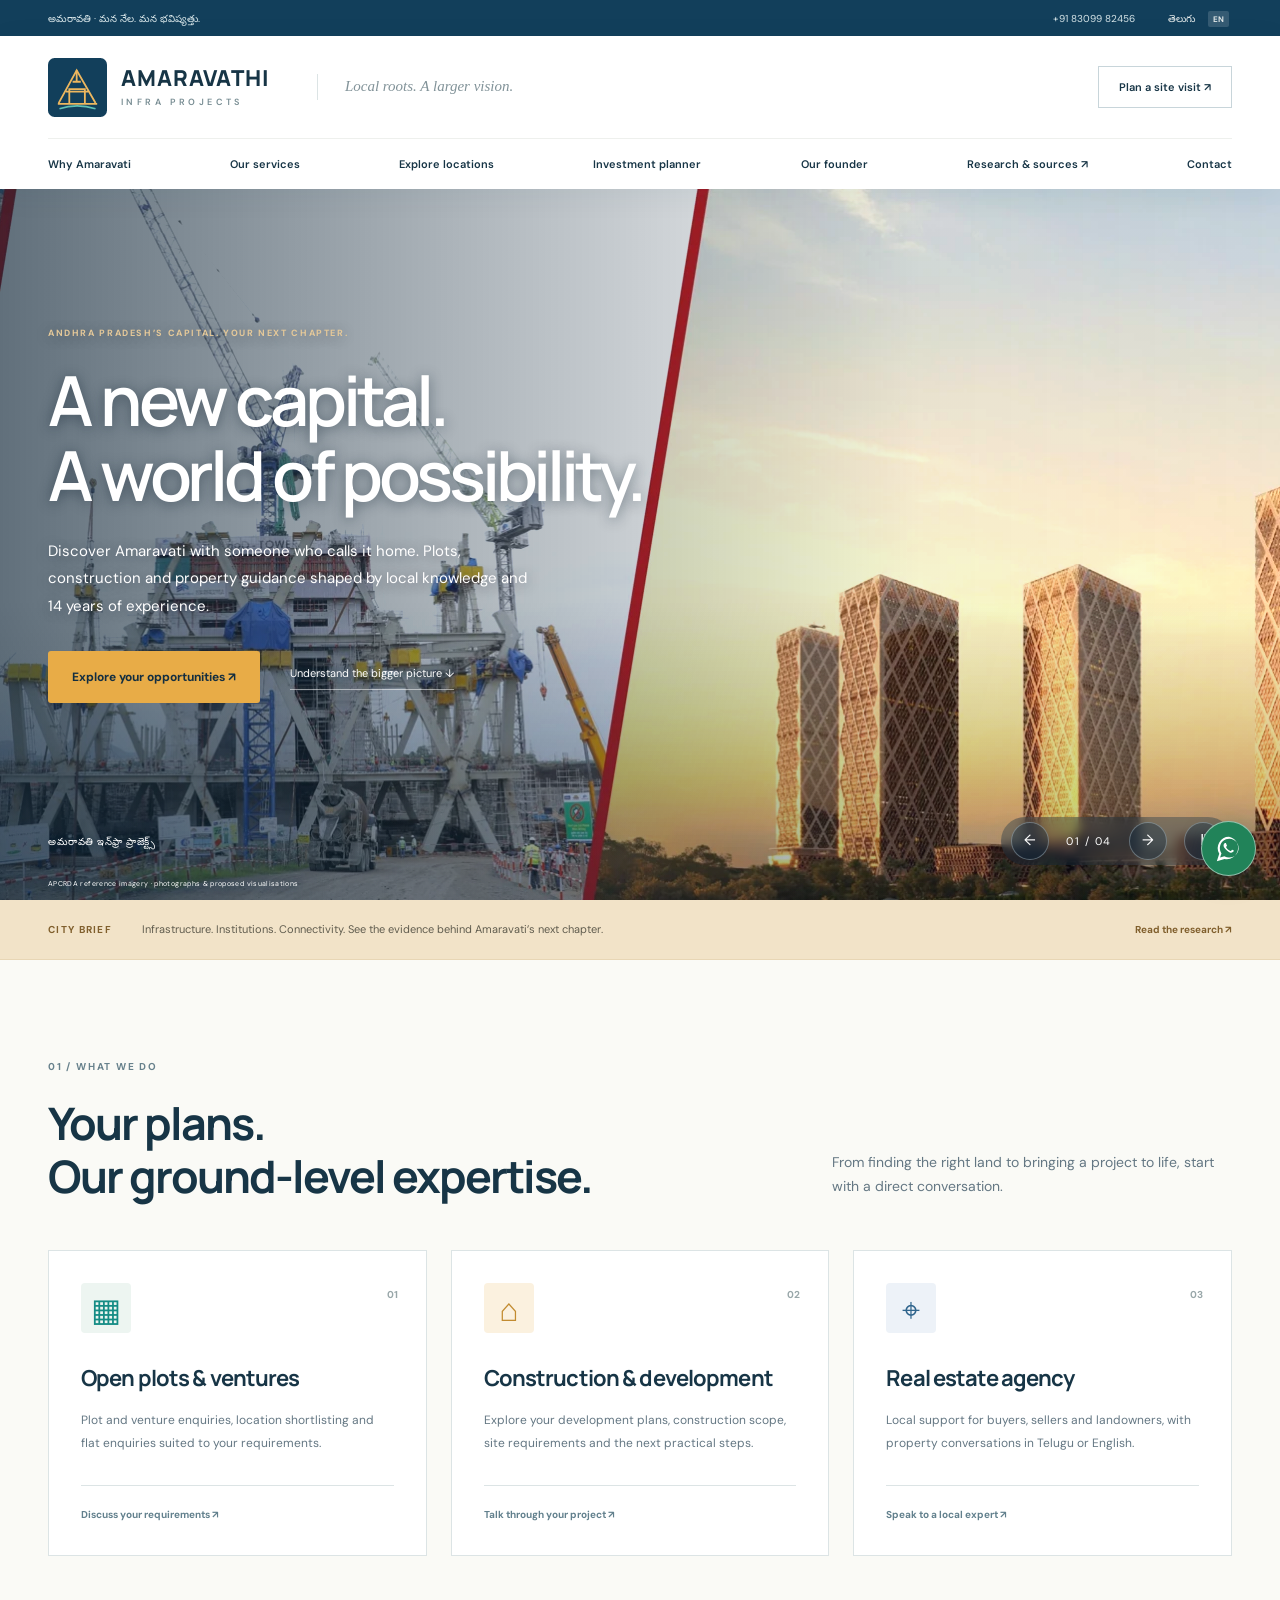
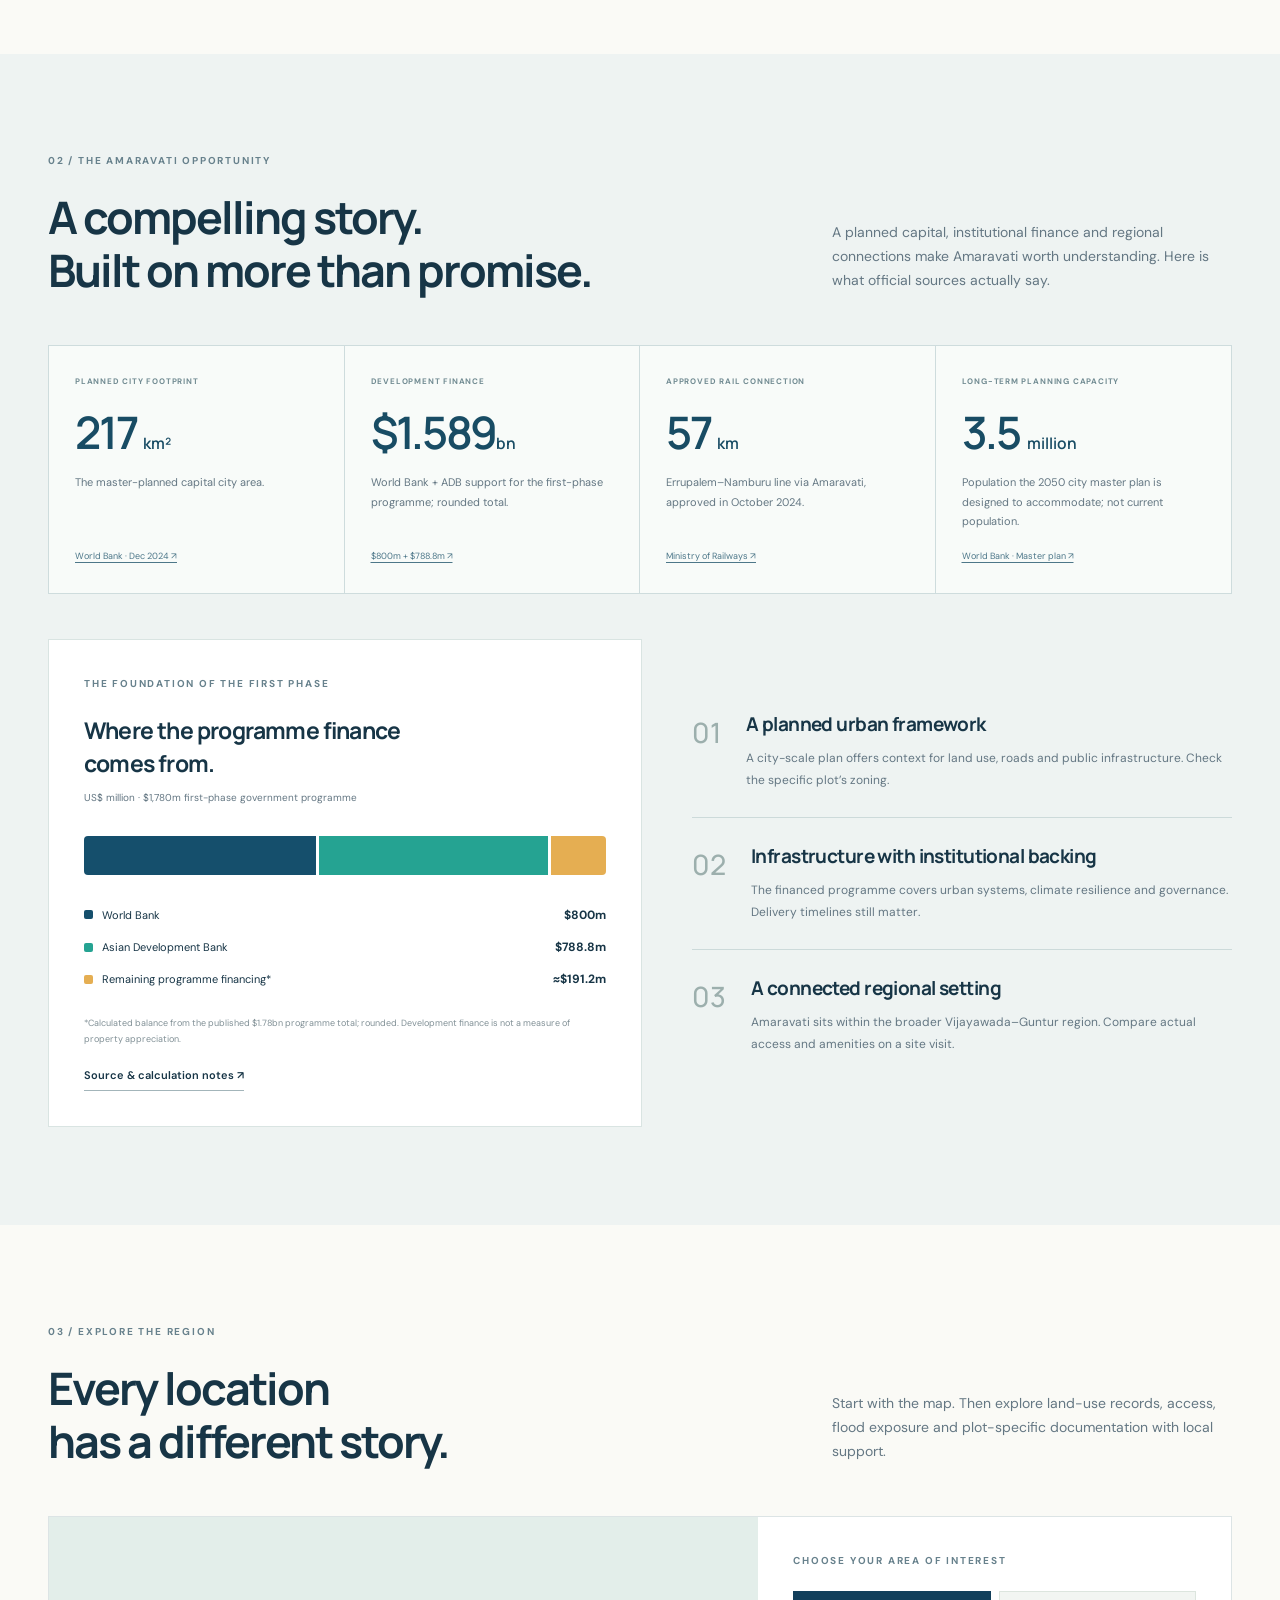
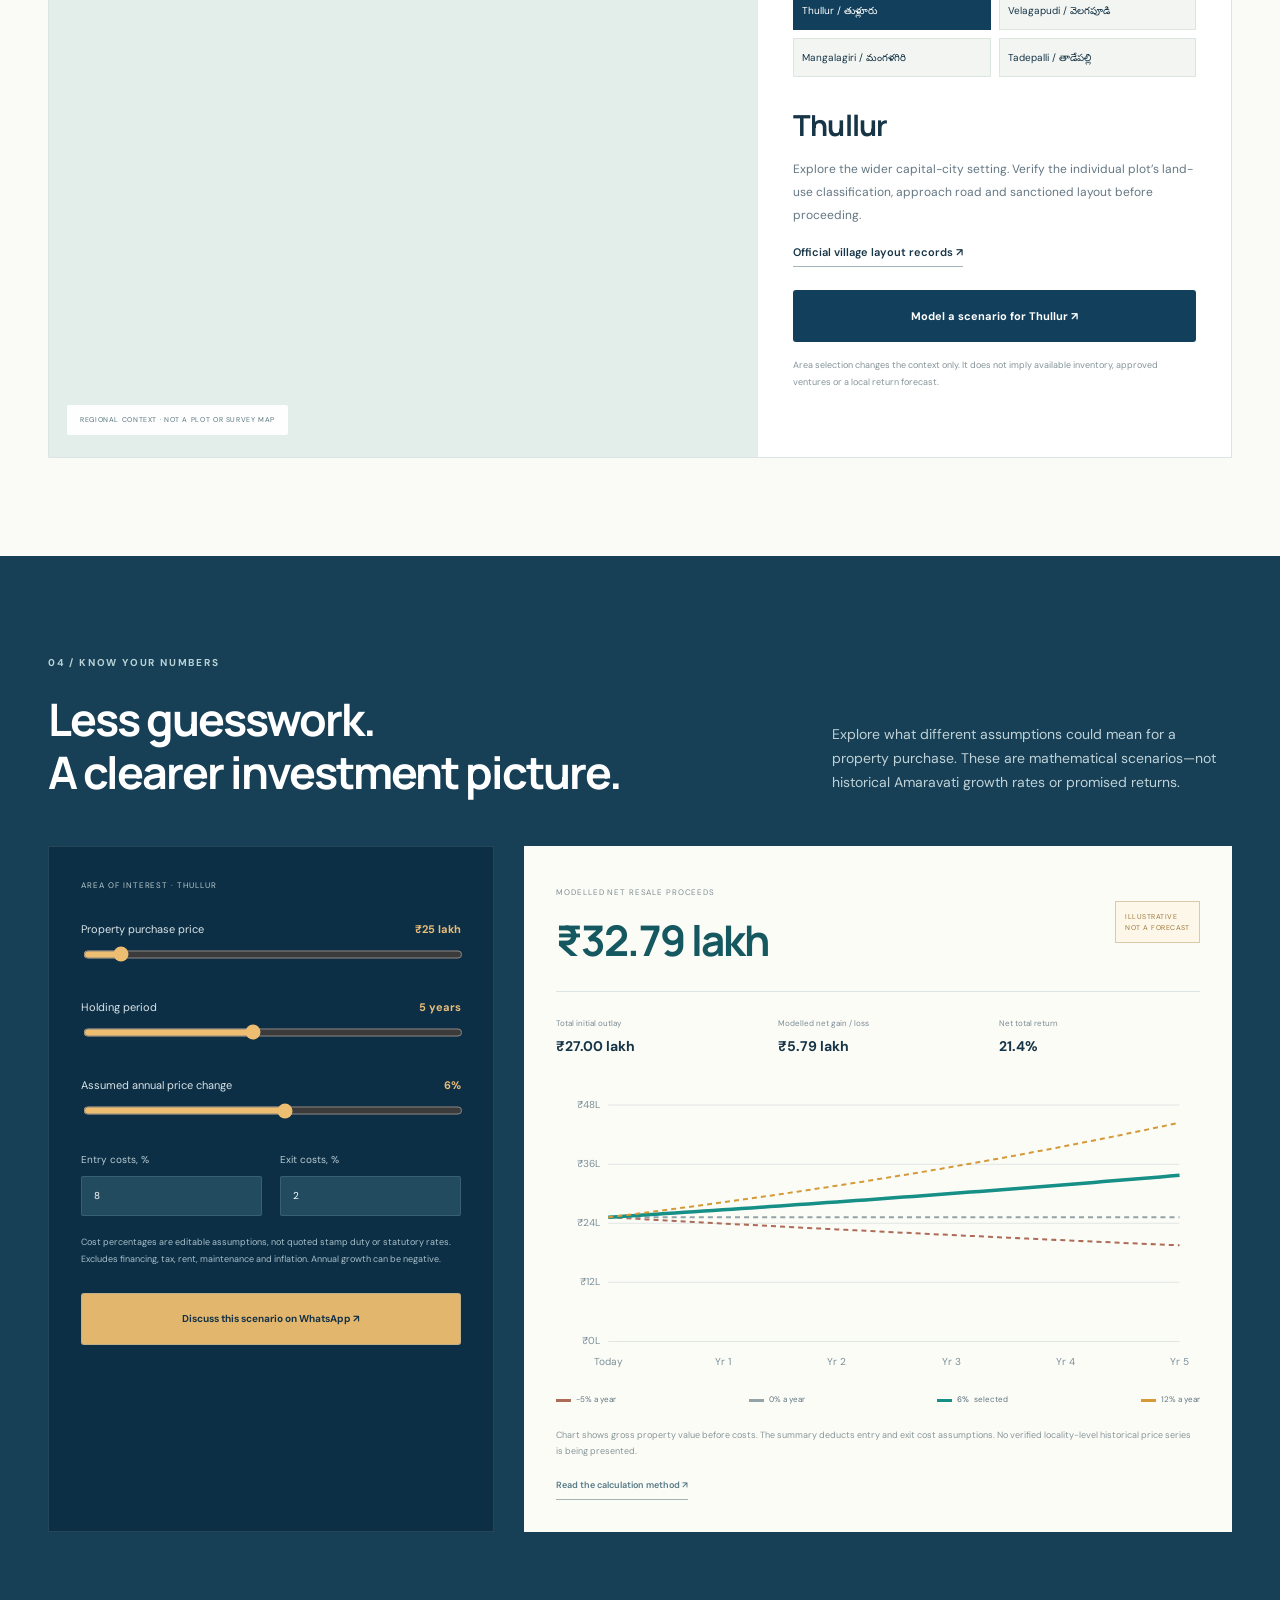
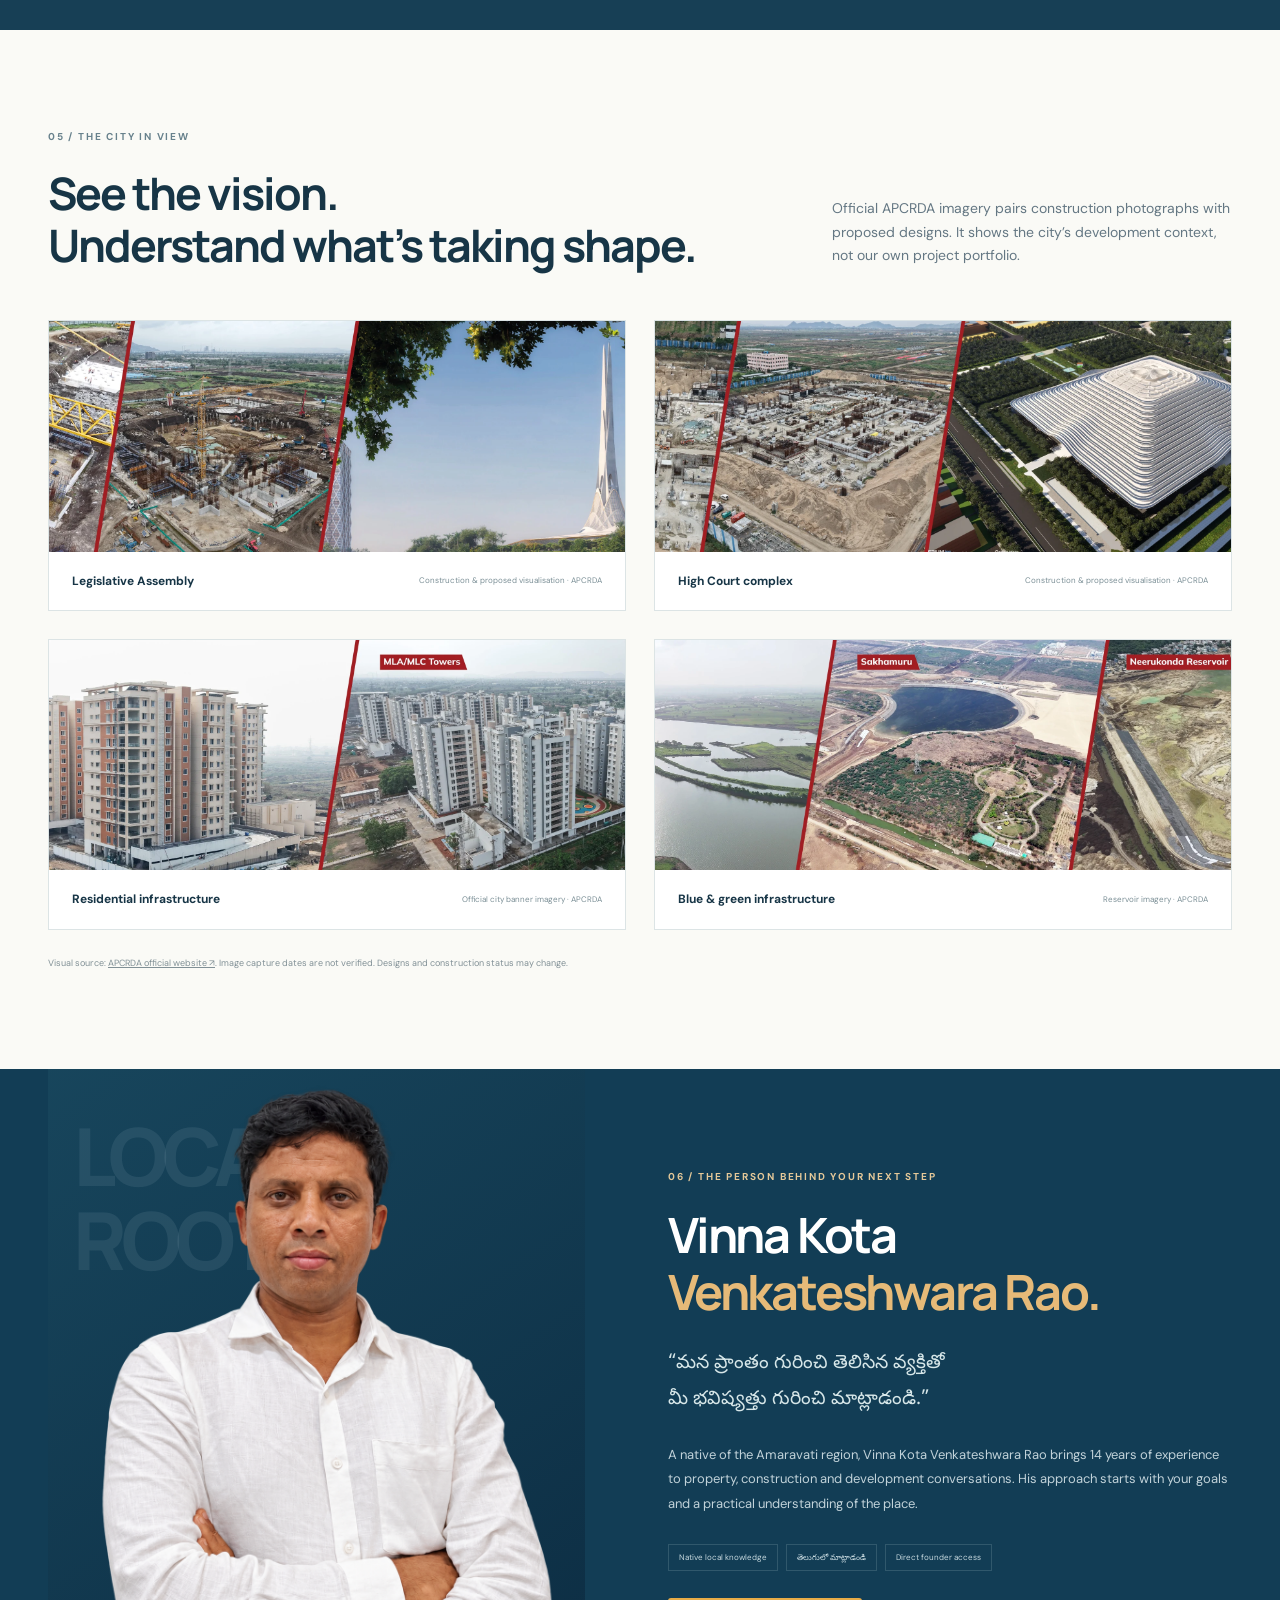
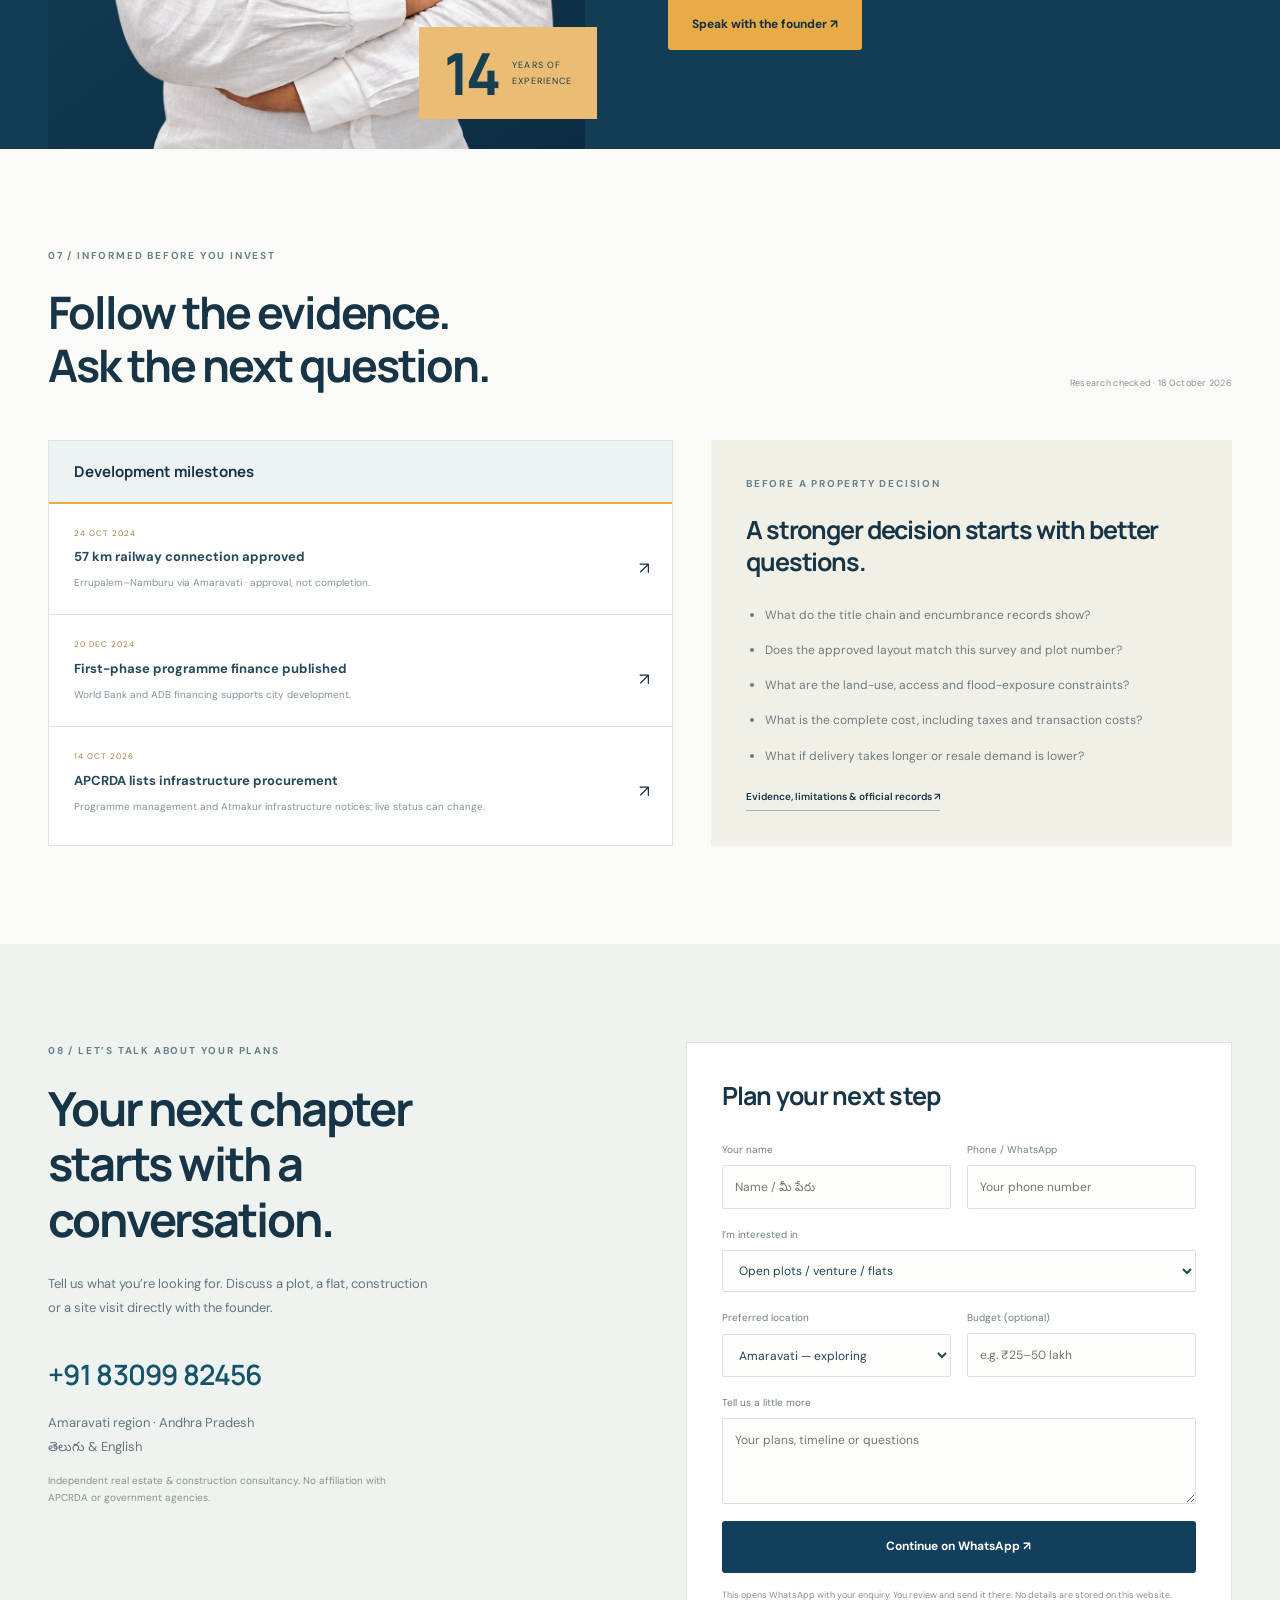
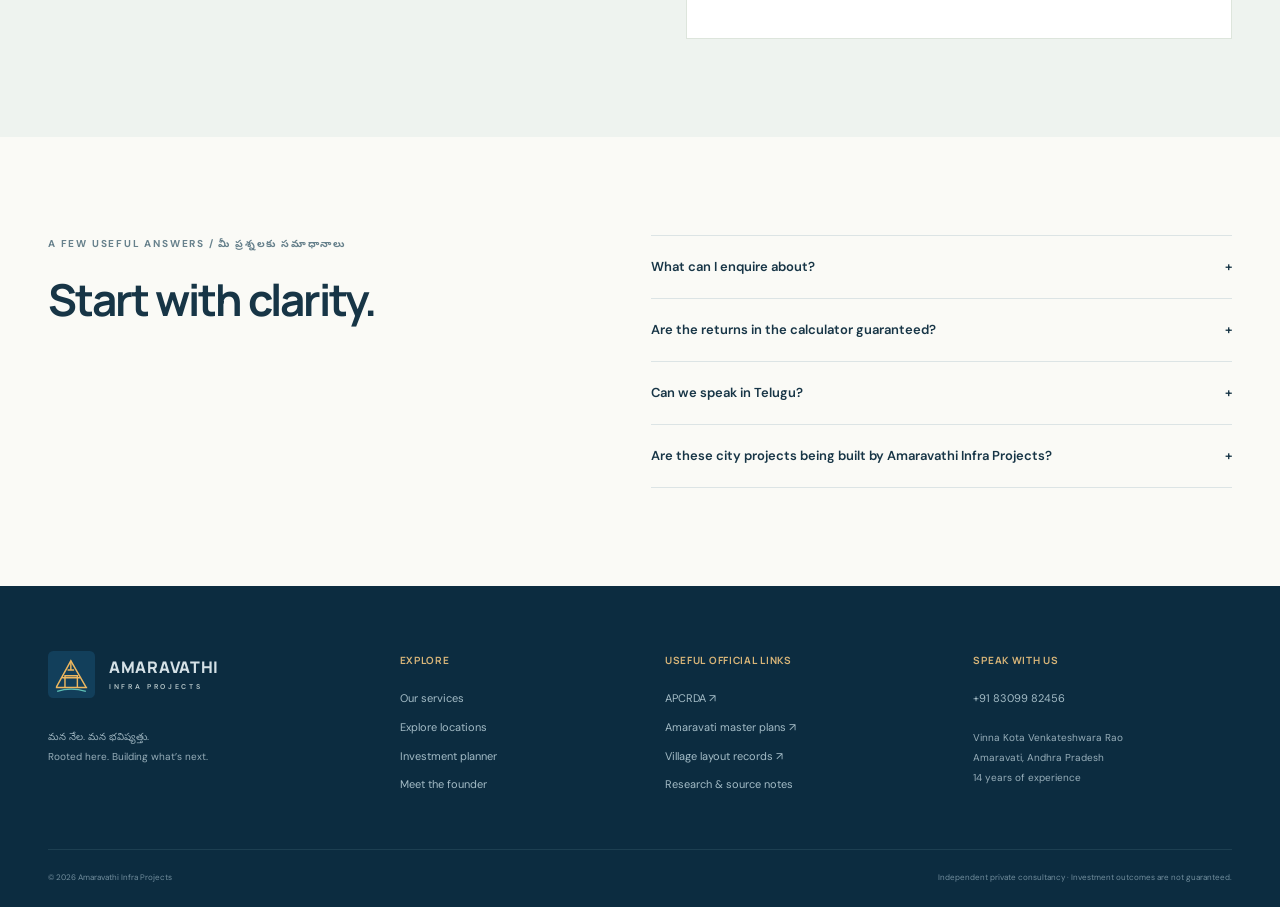
==== index.html @ 7af16213 "initila commmit" ====
<!doctype html><html lang="en"><head><meta charset="utf-8"><meta name="viewport" content="width=device-width,initial-scale=1"><title>Amaravathi Infra Projects | Plots, Real Estate & Construction in Amaravati</title><meta name="description" content="Explore plots, flat enquiries, construction and real estate services in Amaravati, Andhra Pradesh. Founder Vinna Kota Venkateshwara Rao brings 14 years of experience and native local knowledge. Research-backed city insights, location maps and a transparent investment calculator."><meta name="keywords" content="Amaravati plots, Amaravathi real estate, Amaravati construction, Andhra Pradesh property, Thullur plots, Mangalagiri property, Amaravathi Infra Projects, అమరావతి ప్లాట్లు"><meta name="theme-color" content="#123f5b"><meta property="og:type" content="website"><meta property="og:title" content="Amaravathi Infra Projects — Rooted here. Building what’s next."><meta property="og:description" content="Plots, construction and local real estate guidance in Amaravati. Meet Vinna Kota Venkateshwara Rao."><meta name="twitter:card" content="summary_large_image"><link rel="icon" href="assets/logo.svg" type="image/svg+xml"><link rel="preconnect" href="https://fonts.googleapis.com"><link rel="preconnect" href="https://fonts.gstatic.com" crossorigin><link href="https://fonts.googleapis.com/css2?family=DM+Sans:wght@400;500;600;700&family=Manrope:wght@400;500;600;700;800&family=Noto+Sans+Telugu:wght@400;500;600;700&display=swap" rel="stylesheet"><link rel="preload" as="image" href="assets/capital-02.webp"><link rel="stylesheet" href="styles.css"><script src="script.js" defer></script><script type="application/ld+json">{"@context": "https://schema.org", "@graph": [{"@type": "RealEstateAgent", "@id": "#business", "name": "Amaravathi Infra Projects", "description": "Independent real estate, plots, construction and development services in Amaravati, Andhra Pradesh.", "telephone": "+918309982456", "areaServed": {"@type": "Place", "name": "Amaravati, Andhra Pradesh, India"}, "founder": {"@type": "Person", "name": "Vinna Kota Venkateshwara Rao"}, "knowsLanguage": ["English", "Telugu"], "hasOfferCatalog": {"@type": "OfferCatalog", "name": "Our services", "itemListElement": [{"@type": "OfferCatalog", "name": "Open plots and flat enquiries"}, {"@type": "OfferCatalog", "name": "Construction and development"}, {"@type": "OfferCatalog", "name": "Real estate agency services"}]}}, {"@type": "FAQPage", "mainEntity": [{"@type": "Question", "name": "What services does Amaravathi Infra Projects provide?", "acceptedAnswer": {"@type": "Answer", "text": "We assist with open plots and venture enquiries, flat enquiries, construction and development, and real estate agency services in Amaravati and Andhra Pradesh."}}, {"@type": "Question", "name": "Are the investment returns shown on this website guaranteed?", "acceptedAnswer": {"@type": "Answer", "text": "No. The calculator shows mathematical scenarios based on assumptions you choose. It is not a record of local price growth, an appraisal or a guarantee."}}, {"@type": "Question", "name": "Can I discuss my requirements in Telugu?", "acceptedAnswer": {"@type": "Answer", "text": "Yes. You can speak with the founder in Telugu or English and arrange a local site visit."}}]}]}</script></head><body>
<a class="skip" href="#main">Skip to content</a><div class="splash" aria-hidden="true"><img src="assets/logo.svg" alt=""><strong>AMARAVATHI</strong><span>ROOTED HERE. BUILDING WHAT’S NEXT.</span><i></i></div>
<div class="utility"><div class="wrap"><span>అమరావతి · మన నేల. మన భవిష్యత్తు.</span><div><a href="tel:+918309982456">+91 83099 82456</a><button data-language aria-label="Switch website to Telugu">తెలుగు <b>EN</b></button></div></div></div>
<header><div class="wrap identity"><a class="brand" href="index.html" aria-label="Amaravathi Infra Projects home"><img src="assets/logo.svg" width="59" height="59" alt=""><span><strong>AMARAVATHI</strong><small>INFRA PROJECTS</small></span></a><p data-en="Local roots. A larger vision." data-te="స్థానిక అనుబంధం. విశాలమైన దృష్టి.">Local roots. A larger vision.</p><a class="header-cta" href="#contact" data-en="Plan a site visit ↗" data-te="సైట్ సందర్శన కోసం ↗">Plan a site visit ↗</a><button class="menu" aria-label="Open navigation" aria-expanded="false" aria-controls="nav">☰</button></div><nav class="wrap" id="nav" aria-label="Main navigation"><a href="#opportunity" data-en="Why Amaravati" data-te="ఎందుకు అమరావతి">Why Amaravati</a><a href="#services" data-en="Our services" data-te="మా సేవలు">Our services</a><a href="#locations" data-en="Explore locations" data-te="ప్రాంతాలను చూడండి">Explore locations</a><a href="#calculator" data-en="Investment planner" data-te="పెట్టుబడి ప్రణాళిక">Investment planner</a><a href="#founder" data-en="Our founder" data-te="మా వ్యవస్థాపకుడు">Our founder</a><a href="research.html" data-en="Research & sources ↗" data-te="పరిశోధన & మూలాలు ↗">Research & sources ↗</a><a href="#contact" data-en="Contact" data-te="సంప్రదించండి">Contact</a></nav></header>
<main id="main"><section class="hero" aria-label="Amaravati city and founder carousel" tabindex="0"><div class="hero-slide active"><img src="assets/capital-02.webp" alt="APCRDA banner showing government tower construction and an architectural visualisation" fetchpriority="high"><div class="hero-copy wrap"><span class="eyebrow light" data-en="ANDHRA PRADESH’S CAPITAL. YOUR NEXT CHAPTER." data-te="ఆంధ్రప్రదేశ్ రాజధాని. మీ కొత్త అధ్యాయం.">ANDHRA PRADESH’S CAPITAL. YOUR NEXT CHAPTER.</span><h1 data-en="A new capital.<br>A world of possibility." data-te="కొత్త రాజధాని.<br>కొత్త అవకాశాలు.">A new capital.<br>A world of possibility.</h1><p data-en="Discover Amaravati with someone who calls it home. Plots, construction and property guidance shaped by local knowledge and 14 years of experience." data-te="అమరావతిని సొంత ఊరిగా భావించే వ్యక్తి మార్గదర్శకత్వంలో మీ ప్రయాణం. స్థానిక పరిజ్ఞానం, 14 ఏళ్ల అనుభవంతో ప్లాట్లు, నిర్మాణం మరియు ఆస్తి సేవలు.">Discover Amaravati with someone who calls it home. Plots, construction and property guidance shaped by local knowledge and 14 years of experience.</p><div class="actions"><a class="btn gold" href="#contact" data-en="Explore your opportunities ↗" data-te="మీ అవకాశాలను తెలుసుకోండి ↗">Explore your opportunities ↗</a><a class="hero-link" href="#opportunity" data-en="Understand the bigger picture ↓" data-te="అభివృద్ధి ప్రణాళికలను చూడండి ↓">Understand the bigger picture ↓</a></div></div></div>
<div class="hero-slide"><img src="assets/capital-07.webp" alt="APCRDA Seed Access Road photographs from the official city banner collection" loading="lazy"><div class="hero-copy wrap"><span class="eyebrow light" data-en="CONNECTIONS THAT SHAPE A CITY" data-te="నగర భవిష్యత్తును కలిపే మార్గాలు">CONNECTIONS THAT SHAPE A CITY</span><h2 data-en="Follow the infrastructure.<br>Understand the opportunity." data-te="మౌలిక వసతులను గమనించండి.<br>అవకాశాలను అర్థం చేసుకోండి.">Follow the infrastructure.<br>Understand the opportunity.</h2><p data-en="Roads, utilities and planned rail links are part of the capital’s development story. We help you ask the right questions before choosing a property." data-te="రోడ్లు, మౌలిక వసతులు, ప్రతిపాదిత రైలు మార్గాలు రాజధాని అభివృద్ధిలో భాగాలు. ఆస్తిని ఎంచుకునే ముందు సరైన ప్రశ్నలు అడగడంలో సహకరిస్తాము.">Roads, utilities and planned rail links are part of the capital’s development story. We help you ask the right questions before choosing a property.</p><a class="btn gold" href="#locations" data-en="Explore the region ↗" data-te="ప్రాంతాన్ని చూడండి ↗">Explore the region ↗</a></div></div>
<div class="hero-slide"><img src="assets/capital-09.webp" alt="APCRDA official banner showing educational institutions in the Amaravati region" loading="lazy"><div class="hero-copy wrap"><span class="eyebrow light" data-en="A PLACE TO LIVE. A PLACE TO GROW." data-te="నివసించడానికి. ఎదగడానికి.">A PLACE TO LIVE. A PLACE TO GROW.</span><h2 data-en="Beyond a plot.<br>A place in the future." data-te="కేవలం స్థలం కాదు.<br>భవిష్యత్తులో మీ స్థానం.">Beyond a plot.<br>A place in the future.</h2><p data-en="Look at the whole neighbourhood: education, road access, essential services and the life you want to build." data-te="విద్య, రవాణా, అవసరమైన సేవలు, మీరు నిర్మించాలనుకునే జీవితాన్ని దృష్టిలో ఉంచుకుని నిర్ణయం తీసుకోండి.">Look at the whole neighbourhood: education, road access, essential services and the life you want to build.</p><a class="btn gold" href="#services" data-en="How we can help ↗" data-te="మా సహాయం పొందండి ↗">How we can help ↗</a></div></div>
<div class="hero-slide founder-slide"><img src="assets/capital-03.webp" alt="APCRDA assembly construction imagery and proposed architectural visualisation" loading="lazy"><div class="founder-hero wrap"><div class="founder-hero-info"><span class="eyebrow light" data-en="YOUR LOCAL GUIDE. YOUR LONG-TERM PARTNER." data-te="మీ స్థానిక మార్గదర్శి. మీ దీర్ఘకాల భాగస్వామి.">YOUR LOCAL GUIDE. YOUR LONG-TERM PARTNER.</span><h2>Vinna Kota <br><em>Venkateshwara Rao.</em></h2><p data-en="Amaravati is his native place. With 14 years of experience, he brings a personal understanding of the region to every property conversation." data-te="అమరావతి ఆయన సొంత ప్రాంతం. 14 ఏళ్ల అనుభవంతో ప్రతి ఆస్తి నిర్ణయానికి స్థానిక అవగాహనను అందిస్తున్నారు.">Amaravati is his native place. With 14 years of experience, he brings a personal understanding of the region to every property conversation.</p><a class="btn gold" href="#founder" data-en="Meet the founder ↗" data-te="వ్యవస్థాపకుడిని కలవండి ↗">Meet the founder ↗</a></div><img class="founder-cutout" src="assets/founder.png" alt="Vinna Kota Venkateshwara Rao, founder of Amaravathi Infra Projects"></div></div>
<div class="hero-bottom wrap"><span>అమరావతి ఇన్‌ఫ్రా ప్రాజెక్ట్స్</span><div class="carousel-controls"><button data-prev aria-label="Previous slide">←</button><span data-slide-count aria-live="polite">01 / 04</span><button data-next aria-label="Next slide">→</button><button data-pause aria-label="Pause slideshow" aria-pressed="false">Ⅱ</button></div></div><span class="image-credit">APCRDA reference imagery · photographs & proposed visualisations</span></section>
<div class="update-strip"><div class="wrap"><strong data-en="CITY BRIEF" data-te="నగర సమాచారం">CITY BRIEF</strong><p data-en="Infrastructure. Institutions. Connectivity. See the evidence behind Amaravati’s next chapter." data-te="మౌలిక వసతులు. సంస్థలు. అనుసంధానం. అమరావతి కొత్త అధ్యాయానికి ఆధారాలను తెలుసుకోండి.">Infrastructure. Institutions. Connectivity. See the evidence behind Amaravati’s next chapter.</p><a href="research.html" data-en="Read the research ↗" data-te="పరిశోధనను చదవండి ↗">Read the research ↗</a></div></div>
<section class="section wrap" id="services"><div class="section-head reveal"><div><span class="eyebrow" data-en="01 / WHAT WE DO" data-te="01 / మా సేవలు">01 / WHAT WE DO</span><h2 data-en="Your plans.<br>Our ground-level expertise." data-te="మీ ప్రణాళికలు.<br>మా స్థానిక నైపుణ్యం.">Your plans.<br>Our ground-level expertise.</h2></div><p data-en="From finding the right land to bringing a project to life, start with a direct conversation." data-te="అనువైన స్థలం ఎంపిక నుంచి నిర్మాణం వరకు—మాతో నేరుగా మాట్లాడండి.">From finding the right land to bringing a project to life, start with a direct conversation.</p></div><div class="service-grid"><a class="service-card reveal" href="#contact" data-service="Open plots / venture / flats"><span class="service-icon">▦</span><b>01</b><h3 data-en="Open plots & ventures" data-te="ఓపెన్ ప్లాట్లు & వెంచర్లు">Open plots & ventures</h3><p data-en="Plot and venture enquiries, location shortlisting and flat enquiries suited to your requirements." data-te="మీ అవసరాలకు తగిన ప్లాట్లు, వెంచర్లు, ప్రాంతాల ఎంపిక మరియు ఫ్లాట్ విచారణలు.">Plot and venture enquiries, location shortlisting and flat enquiries suited to your requirements.</p><span class="card-link" data-en="Discuss your requirements ↗" data-te="మీ అవసరాలను చర్చించండి ↗">Discuss your requirements ↗</span></a><a class="service-card reveal" href="#contact" data-service="Construction & development"><span class="service-icon">⌂</span><b>02</b><h3 data-en="Construction & development" data-te="నిర్మాణం & అభివృద్ధి">Construction & development</h3><p data-en="Explore your development plans, construction scope, site requirements and the next practical steps." data-te="మీ అభివృద్ధి ప్రణాళికలు, నిర్మాణ పనులు, సైట్ అవసరాలు, తదుపరి చర్యలను చర్చించండి.">Explore your development plans, construction scope, site requirements and the next practical steps.</p><span class="card-link" data-en="Talk through your project ↗" data-te="మీ ప్రాజెక్ట్ గురించి మాట్లాడండి ↗">Talk through your project ↗</span></a><a class="service-card reveal" href="#contact" data-service="Real estate agency"><span class="service-icon">⌖</span><b>03</b><h3 data-en="Real estate agency" data-te="రియల్ ఎస్టేట్ ఏజెన్సీ">Real estate agency</h3><p data-en="Local support for buyers, sellers and landowners, with property conversations in Telugu or English." data-te="కొనుగోలుదారులు, విక్రేతలు, భూయజమానులకు తెలుగు లేదా ఆంగ్లంలో స్థానిక సహకారం.">Local support for buyers, sellers and landowners, with property conversations in Telugu or English.</p><span class="card-link" data-en="Speak to a local expert ↗" data-te="స్థానిక నిపుణుడితో మాట్లాడండి ↗">Speak to a local expert ↗</span></a></div></section>
<section class="opportunity section" id="opportunity"><div class="wrap"><div class="section-head reveal"><div><span class="eyebrow" data-en="02 / THE AMARAVATI OPPORTUNITY" data-te="02 / అమరావతి అవకాశాలు">02 / THE AMARAVATI OPPORTUNITY</span><h2 data-en="A compelling story.<br>Built on more than promise." data-te="ఆశలకు మించి.<br>ఆధారాలతో అభివృద్ధి.">A compelling story.<br>Built on more than promise.</h2></div><p data-en="A planned capital, institutional finance and regional connections make Amaravati worth understanding. Here is what official sources actually say." data-te="ప్రణాళికాబద్ధమైన రాజధాని, సంస్థాగత నిధులు, ప్రాంతీయ అనుసంధానం—అధికారిక మూలాలు చెప్పే వివరాలు ఇవే.">A planned capital, institutional finance and regional connections make Amaravati worth understanding. Here is what official sources actually say.</p></div><div class="evidence-grid"><article><span>PLANNED CITY FOOTPRINT</span><strong>217 <small>km²</small></strong><p data-en="The master-planned capital city area." data-te="ప్రణాళికాబద్ధమైన రాజధాని నగర విస్తీర్ణం.">The master-planned capital city area.</p><a href="https://www.worldbank.org/en/brief/2024/12/20/world-bank-support-for-amaravati-as-a-growth-hub-in-andhra-pradesh" target="_blank" rel="noopener">World Bank · Dec 2024 ↗</a></article><article><span>DEVELOPMENT FINANCE</span><strong>$1.589<small>bn</small></strong><p data-en="World Bank + ADB support for the first-phase programme; rounded total." data-te="మొదటి దశకు ప్రపంచ బ్యాంకు + ADB మద్దతు; సుమారు మొత్తం.">World Bank + ADB support for the first-phase programme; rounded total.</p><a href="https://www.worldbank.org/en/brief/2024/12/20/world-bank-support-for-amaravati-as-a-growth-hub-in-andhra-pradesh" target="_blank" rel="noopener">$800m + $788.8m ↗</a></article><article><span>APPROVED RAIL CONNECTION</span><strong>57 <small>km</small></strong><p data-en="Errupalem–Namburu line via Amaravati, approved in October 2024." data-te="అమరావతి మీదుగా ఎర్రుపాలెం–నంబూరు రైలు మార్గం; అక్టోబర్ 2024లో ఆమోదం.">Errupalem–Namburu line via Amaravati, approved in October 2024.</p><a href="https://www.pib.gov.in/PressReleasePage.aspx?PRID=2067967&lang=2&reg=48" target="_blank" rel="noopener">Ministry of Railways ↗</a></article><article><span>LONG-TERM PLANNING CAPACITY</span><strong>3.5 <small>million</small></strong><p data-en="Population the 2050 city master plan is designed to accommodate; not current population." data-te="2050 ప్రణాళికలో ఉద్దేశించిన జనాభా సామర్థ్యం; ఇది ప్రస్తుత జనాభా కాదు.">Population the 2050 city master plan is designed to accommodate; not current population.</p><a href="https://www.worldbank.org/en/news/press-release/2024/12/20/world-bank-supports-inclusive-and-sustainable-development-of-amaravati-city" target="_blank" rel="noopener">World Bank · Master plan ↗</a></article></div>
<div class="funding-grid"><div class="funding-panel reveal"><span class="eyebrow" data-en="THE FOUNDATION OF THE FIRST PHASE" data-te="మొదటి దశ అభివృద్ధికి పునాది">THE FOUNDATION OF THE FIRST PHASE</span><h3 data-en="Where the programme finance comes from." data-te="అభివృద్ధి నిధుల మూలాలు.">Where the programme finance comes from.</h3><p>US$ million · $1,780m first-phase government programme</p><div class="finance-bar" role="img" aria-label="World Bank 800 million dollars, ADB 788.8 million dollars, remaining programme financing approximately 191.2 million dollars"><i style="--part:44.94%;--color:#154f6c"></i><i style="--part:44.31%;--color:#25a392"></i><i style="--part:10.75%;--color:#e5ae52"></i></div><div class="finance-legend"><div><i></i><span>World Bank</span><b>$800m</b></div><div><i></i><span>Asian Development Bank</span><b>$788.8m</b></div><div><i></i><span>Remaining programme financing*</span><b>≈$191.2m</b></div></div><small>*Calculated balance from the published $1.78bn programme total; rounded. Development finance is not a measure of property appreciation.</small><a class="text-link" href="research.html#funding">Source & calculation notes ↗</a></div><div class="reasons"><article><span>01</span><div><h3 data-en="A planned urban framework" data-te="ప్రణాళికాబద్ధమైన నగర నిర్మాణం">A planned urban framework</h3><p data-en="A city-scale plan offers context for land use, roads and public infrastructure. Check the specific plot’s zoning." data-te="భూ వినియోగం, రోడ్లు, మౌలిక వసతులకు నగర ప్రణాళిక ఆధారం. ప్రతి ప్లాట్ జోనింగ్‌ను విడిగా పరిశీలించాలి.">A city-scale plan offers context for land use, roads and public infrastructure. Check the specific plot’s zoning.</p></div></article><article><span>02</span><div><h3 data-en="Infrastructure with institutional backing" data-te="సంస్థాగత మద్దతుతో మౌలిక వసతులు">Infrastructure with institutional backing</h3><p data-en="The financed programme covers urban systems, climate resilience and governance. Delivery timelines still matter." data-te="నగర వ్యవస్థలు, వాతావరణ స్థితిస్థాపకత, పాలనకు నిధుల మద్దతు ఉంది. అమలు కాలవ్యవధులను పరిశీలించాలి.">The financed programme covers urban systems, climate resilience and governance. Delivery timelines still matter.</p></div></article><article><span>03</span><div><h3 data-en="A connected regional setting" data-te="ప్రాంతీయ అనుసంధానం">A connected regional setting</h3><p data-en="Amaravati sits within the broader Vijayawada–Guntur region. Compare actual access and amenities on a site visit." data-te="అమరావతి విజయవాడ–గుంటూరు ప్రాంతంలో ఉంది. సైట్ సందర్శనలో రవాణా, సౌకర్యాలను పరిశీలించండి.">Amaravati sits within the broader Vijayawada–Guntur region. Compare actual access and amenities on a site visit.</p></div></article></div></div></div></section>
<section class="section wrap" id="locations"><div class="section-head reveal"><div><span class="eyebrow" data-en="03 / EXPLORE THE REGION" data-te="03 / ప్రాంతాన్ని తెలుసుకోండి">03 / EXPLORE THE REGION</span><h2 data-en="Every location<br>has a different story." data-te="ప్రతి ప్రాంతానికీ<br>ఒక ప్రత్యేకత.">Every location<br>has a different story.</h2></div><p data-en="Start with the map. Then explore land-use records, access, flood exposure and plot-specific documentation with local support." data-te="మ్యాప్‌తో ప్రారంభించండి. తరువాత భూ వినియోగం, రవాణా, వరద ప్రభావం, ఆస్తి పత్రాలను పరిశీలించండి.">Start with the map. Then explore land-use records, access, flood exposure and plot-specific documentation with local support.</p></div><div class="location-grid"><div class="geo-map"><iframe id="region-map" title="OpenStreetMap regional map of Amaravati, Vijayawada and Guntur" loading="lazy" src="https://www.openstreetmap.org/export/embed.html?bbox=80.29%2C16.30%2C80.78%2C16.69&amp;layer=mapnik"></iframe><div class="map-caption">REGIONAL CONTEXT · NOT A PLOT OR SURVEY MAP</div></div><div class="location-info"><span class="eyebrow" data-en="CHOOSE YOUR AREA OF INTEREST" data-te="మీకు ఆసక్తి ఉన్న ప్రాంతం">CHOOSE YOUR AREA OF INTEREST</span><div class="locality-tabs" role="group" aria-label="Areas of interest"><button data-area="thullur" aria-pressed="true">Thullur / తుళ్లూరు</button><button data-area="velagapudi" aria-pressed="false">Velagapudi / వెలగపూడి</button><button data-area="mangalagiri" aria-pressed="false">Mangalagiri / మంగళగిరి</button><button data-area="tadepalli" aria-pressed="false">Tadepalli / తాడేపల్లి</button></div><h3 data-area-title>Thullur</h3><p data-area-note>Explore the wider capital-city setting. Verify the individual plot’s land-use classification, approach road and sanctioned layout before proceeding.</p><a href="https://crda.ap.gov.in/apcrdav2/views/crdalpslayouts.aspx" class="text-link" target="_blank" rel="noopener">Official village layout records ↗</a><a class="btn dark" href="#calculator" data-area-plan>Model a scenario for Thullur ↗</a><small>Area selection changes the context only. It does not imply available inventory, approved ventures or a local return forecast.</small></div></div></section>
<section class="section planner" id="calculator"><div class="wrap"><div class="section-head"><div><span class="eyebrow" data-en="04 / KNOW YOUR NUMBERS" data-te="04 / మీ లెక్కలు తెలుసుకోండి">04 / KNOW YOUR NUMBERS</span><h2 data-en="Less guesswork.<br>A clearer investment picture." data-te="ఊహలకు బదులుగా.<br>స్పష్టమైన పెట్టుబడి ప్రణాళిక.">Less guesswork.<br>A clearer investment picture.</h2></div><p data-en="Explore what different assumptions could mean for a property purchase. These are mathematical scenarios—not historical Amaravati growth rates or promised returns." data-te="వేర్వేరు ఊహలతో ఆస్తి కొనుగోలు లెక్కలను పరిశీలించండి. ఇవి గణిత ఉదాహరణలు మాత్రమే—అమరావతి వాస్తవ వృద్ధి రేట్లు లేదా హామీ రాబడులు కావు.">Explore what different assumptions could mean for a property purchase. These are mathematical scenarios—not historical Amaravati growth rates or promised returns.</p></div><div class="planner-grid"><form class="planner-controls" onsubmit="return false"><span class="context-label" data-plan-area>AREA OF INTEREST · THULLUR</span><label for="investment">Property purchase price <output for="investment" data-budget-label>₹25 lakh</output></label><input id="investment" type="range" min="5" max="250" step="5" value="25"><label for="years">Holding period <output for="years" data-years-label>5 years</output></label><input id="years" type="range" min="1" max="10" value="5"><label for="growth">Assumed annual price change <output for="growth" data-growth-label>6%</output></label><input id="growth" type="range" min="-10" max="20" value="6"><div class="cost-fields"><label>Entry costs, %<input id="entry-cost" type="number" value="8" min="0" max="30" step="0.5"></label><label>Exit costs, %<input id="exit-cost" type="number" value="2" min="0" max="20" step="0.5"></label></div><small>Cost percentages are editable assumptions, not quoted stamp duty or statutory rates. Excludes financing, tax, rent, maintenance and inflation. Annual growth can be negative.</small><button class="btn dark" type="button" data-share-scenario>Discuss this scenario on WhatsApp ↗</button></form><div class="planner-result"><div class="result-top"><div><span>MODELLED NET RESALE PROCEEDS</span><strong data-resale>₹32.79 lakh</strong></div><div class="result-badge">ILLUSTRATIVE<br>NOT A FORECAST</div></div><div class="result-numbers"><div><span>Total initial outlay</span><b data-outlay>₹27.00 lakh</b></div><div><span>Modelled net gain / loss</span><b data-gain>₹5.79 lakh</b></div><div><span>Net total return</span><b data-roi>21.4%</b></div></div><svg class="growth-chart" viewBox="0 0 640 295" role="img" aria-label="Illustrative property value scenarios, using assumed annual changes of minus 5, zero, selected rate and 12 percent"><g data-chart-grid></g><g data-chart-paths></g><g data-chart-labels></g></svg><div class="chart-legend"><span><i style="background:#ae6b58"></i>−5% a year</span><span><i style="background:#94a3a8"></i>0% a year</span><span><i style="background:#168f87"></i><b data-selected-rate>6%</b> selected</span><span><i style="background:#d49a38"></i>12% a year</span></div><p class="chart-note">Chart shows gross property value before costs. The summary deducts entry and exit cost assumptions. No verified locality-level historical price series is being presented.</p><a class="text-link" href="research.html#method">Read the calculation method ↗</a></div></div></div></section>
<section class="section wrap" id="city"><div class="section-head reveal"><div><span class="eyebrow" data-en="05 / THE CITY IN VIEW" data-te="05 / నగర దృశ్యాలు">05 / THE CITY IN VIEW</span><h2 data-en="See the vision.<br>Understand what’s taking shape." data-te="ప్రణాళికను చూడండి.<br>అభివృద్ధిని అర్థం చేసుకోండి.">See the vision.<br>Understand what’s taking shape.</h2></div><p data-en="Official APCRDA imagery pairs construction photographs with proposed designs. It shows the city’s development context, not our own project portfolio." data-te="అధికారిక APCRDA చిత్రాల్లో నిర్మాణ ఫోటోలు, ప్రతిపాదిత నమూనాలు ఉన్నాయి. ఇవి నగర అభివృద్ధి సమాచారం; మా సొంత ప్రాజెక్టులు కావు.">Official APCRDA imagery pairs construction photographs with proposed designs. It shows the city’s development context, not our own project portfolio.</p></div><div class="city-gallery"><figure><img src="assets/capital-03.webp" alt="APCRDA Assembly construction and proposed tower design" loading="lazy"><figcaption><b>Legislative Assembly</b><span>Construction & proposed visualisation · APCRDA</span></figcaption></figure><figure><img src="assets/capital-04.webp" alt="APCRDA High Court construction and proposed complex" loading="lazy"><figcaption><b>High Court complex</b><span>Construction & proposed visualisation · APCRDA</span></figcaption></figure><figure><img src="assets/capital-05.webp" alt="APCRDA photographs of residential towers for public representatives and officers" loading="lazy"><figcaption><b>Residential infrastructure</b><span>Official city banner imagery · APCRDA</span></figcaption></figure><figure><img src="assets/capital-08.webp" alt="APCRDA imagery of reservoirs in the Amaravati region" loading="lazy"><figcaption><b>Blue & green infrastructure</b><span>Reservoir imagery · APCRDA</span></figcaption></figure></div><p class="source-note">Visual source: <a href="https://crda.ap.gov.in/APCRDAV2/views/Home.aspx" target="_blank" rel="noopener">APCRDA official website ↗</a>. Image capture dates are not verified. Designs and construction status may change.</p></section>
<section class="founder-section" id="founder"><div class="wrap founder-grid"><div class="founder-visual"><span class="founder-watermark">LOCAL<br>ROOTS.</span><img src="assets/founder.png" alt="Vinna Kota Venkateshwara Rao" loading="lazy"><div class="experience"><strong>14</strong><span>YEARS OF<br>EXPERIENCE</span></div></div><div class="founder-copy"><span class="eyebrow light" data-en="06 / THE PERSON BEHIND YOUR NEXT STEP" data-te="06 / మీ ప్రయాణానికి మార్గదర్శి">06 / THE PERSON BEHIND YOUR NEXT STEP</span><h2>Vinna Kota <br><em>Venkateshwara Rao.</em></h2><p class="telugu-quote">“మన ప్రాంతం గురించి తెలిసిన వ్యక్తితో<br>మీ భవిష్యత్తు గురించి మాట్లాడండి.”</p><p data-en="A native of the Amaravati region, Vinna Kota Venkateshwara Rao brings 14 years of experience to property, construction and development conversations. His approach starts with your goals and a practical understanding of the place." data-te="అమరావతి ప్రాంతానికి చెందిన విన్న కోట వెంకటేశ్వరరావు గారు ఆస్తులు, నిర్మాణం మరియు అభివృద్ధి రంగాల్లో 14 ఏళ్ల అనుభవాన్ని అందిస్తున్నారు. మీ అవసరాలు, స్థానిక పరిస్థితుల అవగాహనతో ఆయన మార్గదర్శకత్వం ప్రారంభమవుతుంది.">A native of the Amaravati region, Vinna Kota Venkateshwara Rao brings 14 years of experience to property, construction and development conversations. His approach starts with your goals and a practical understanding of the place.</p><div class="founder-pills"><span>Native local knowledge</span><span>తెలుగులో మాట్లాడండి</span><span>Direct founder access</span></div><a class="btn gold" href="https://wa.me/918309982456?text=Hello%20Vinna%20Kota%20Venkateshwara%20Rao%2C%20I%27d%20like%20to%20discuss%20a%20property%20in%20Amaravati." target="_blank" rel="noopener" data-en="Speak with the founder ↗" data-te="వ్యవస్థాపకుడితో మాట్లాడండి ↗">Speak with the founder ↗</a></div></div></section>
<section class="section wrap"><div class="section-head"><div><span class="eyebrow" data-en="07 / INFORMED BEFORE YOU INVEST" data-te="07 / నిర్ణయానికి ముందు సమాచారం">07 / INFORMED BEFORE YOU INVEST</span><h2 data-en="Follow the evidence.<br>Ask the next question." data-te="ఆధారాలను పరిశీలించండి.<br>సరైన ప్రశ్నలు అడగండి.">Follow the evidence.<br>Ask the next question.</h2></div><span class="research-date">Research checked · 18 October 2026</span></div><div class="brief-grid"><div class="brief-board"><h3 data-en="Development milestones" data-te="అభివృద్ధి మైలురాళ్లు">Development milestones</h3><a href="https://www.pib.gov.in/PressReleasePage.aspx?PRID=2067967&lang=2&reg=48" target="_blank" rel="noopener"><time>24 OCT 2024</time><strong>57 km railway connection approved</strong><span>Errupalem–Namburu via Amaravati · approval, not completion.</span><b>↗</b></a><a href="https://www.worldbank.org/en/brief/2024/12/20/world-bank-support-for-amaravati-as-a-growth-hub-in-andhra-pradesh" target="_blank" rel="noopener"><time>20 DEC 2024</time><strong>First-phase programme finance published</strong><span>World Bank and ADB financing supports city development.</span><b>↗</b></a><a href="https://crda.ap.gov.in/Apcrdav2/views/NotificationsView.aspx" target="_blank" rel="noopener"><time>14 OCT 2026</time><strong>APCRDA lists infrastructure procurement</strong><span>Programme management and Atmakur infrastructure notices; live status can change.</span><b>↗</b></a></div><div class="buyer-check"><span class="eyebrow" data-en="BEFORE A PROPERTY DECISION" data-te="ఆస్తి నిర్ణయానికి ముందు">BEFORE A PROPERTY DECISION</span><h3 data-en="A stronger decision starts with better questions." data-te="సరైన ప్రశ్నలతో మెరుగైన నిర్ణయం.">A stronger decision starts with better questions.</h3><ul><li>What do the title chain and encumbrance records show?</li><li>Does the approved layout match this survey and plot number?</li><li>What are the land-use, access and flood-exposure constraints?</li><li>What is the complete cost, including taxes and transaction costs?</li><li>What if delivery takes longer or resale demand is lower?</li></ul><a class="text-link" href="research.html">Evidence, limitations & official records ↗</a></div></div></section>
<section class="section contact-section" id="contact"><div class="wrap contact-grid"><div><span class="eyebrow" data-en="08 / LET’S TALK ABOUT YOUR PLANS" data-te="08 / మీ ప్రణాళికలు చర్చిద్దాం">08 / LET’S TALK ABOUT YOUR PLANS</span><h2 data-en="Your next chapter<br>starts with a conversation." data-te="మీ కొత్త అధ్యాయం<br>ఒక సంభాషణతో ప్రారంభం.">Your next chapter<br>starts with a conversation.</h2><p data-en="Tell us what you’re looking for. Discuss a plot, a flat, construction or a site visit directly with the founder." data-te="ప్లాట్, ఫ్లాట్, నిర్మాణం లేదా సైట్ సందర్శన గురించి మీ అవసరాలను వ్యవస్థాపకుడితో నేరుగా చర్చించండి.">Tell us what you’re looking for. Discuss a plot, a flat, construction or a site visit directly with the founder.</p><a class="contact-phone" href="tel:+918309982456">+91 83099 82456</a><p>Amaravati region · Andhra Pradesh<br>తెలుగు & English</p><small>Independent real estate & construction consultancy. No affiliation with APCRDA or government agencies.</small></div><form class="contact-form" data-enquiry><h3 data-en="Plan your next step" data-te="మీ తదుపరి అడుగు">Plan your next step</h3><div class="form-row"><label>Your name<input name="Name" required autocomplete="name" placeholder="Name / మీ పేరు"></label><label>Phone / WhatsApp<input name="Phone" required type="tel" inputmode="tel" autocomplete="tel" pattern="[+0-9 ()-]{8,20}" placeholder="Your phone number"></label></div><label>I’m interested in<select name="Service" id="service-choice"><option>Open plots / venture / flats</option><option>Construction & development</option><option>Real estate agency</option><option>Site visit</option></select></label><div class="form-row"><label>Preferred location<select name="Location"><option>Amaravati — exploring</option> <option>Thullur</option><option>Velagapudi</option><option>Mangalagiri</option><option>Tadepalli</option><option>Other in Andhra Pradesh</option></select></label><label>Budget (optional)<input name="Budget" placeholder="e.g. ₹25–50 lakh"></label></div><label>Tell us a little more<textarea name="Message" rows="3" placeholder="Your plans, timeline or questions"></textarea></label><button class="btn dark" type="submit" data-en="Continue on WhatsApp ↗" data-te="WhatsApp లో కొనసాగించండి ↗">Continue on WhatsApp ↗</button><small>This opens WhatsApp with your enquiry. You review and send it there. No details are stored on this website.</small></form></div></section>
<section class="section wrap faq"><div><span class="eyebrow">A FEW USEFUL ANSWERS / మీ ప్రశ్నలకు సమాధానాలు</span><h2 data-en="Start with clarity." data-te="స్పష్టతతో ప్రారంభించండి.">Start with clarity.</h2></div><div><details><summary>What can I enquire about?</summary><p>Open plots and ventures, flat enquiries, construction and development, real estate agency services and a local site visit. Property availability and project approvals are discussed individually.</p></details><details><summary>Are the returns in the calculator guaranteed?</summary><p>No. You choose the growth rate, holding period and costs. The calculator shows a mathematical outcome, not a valuation, historical return, recommendation or guaranteed profit.</p></details><details><summary>Can we speak in Telugu?</summary><p>Yes. You can discuss your requirements in Telugu or English. తెలుగులో నేరుగా మాట్లాడండి.</p></details><details><summary>Are these city projects being built by Amaravathi Infra Projects?</summary><p>No. The city imagery and infrastructure data are attributed to APCRDA and other official sources. They illustrate regional development, not our own completed projects or government affiliation.</p></details></div></section>
</main><footer><div class="wrap footer-grid"><div><a class="brand" href="index.html"><img src="assets/logo.svg" width="55" height="55" alt=""><span><strong>AMARAVATHI</strong><small>INFRA PROJECTS</small></span></a><p>మన నేల. మన భవిష్యత్తు.<br>Rooted here. Building what’s next.</p></div><div><h3>Explore</h3><a href="#services">Our services</a><a href="#locations">Explore locations</a><a href="#calculator">Investment planner</a><a href="#founder">Meet the founder</a></div><div><h3>Useful official links</h3><a href="https://crda.ap.gov.in/APCRDAV2/views/Home.aspx" target="_blank" rel="noopener">APCRDA ↗</a><a href="https://crda.ap.gov.in/apcrdav2/Views/AmaravatiMasterPlans.aspx" target="_blank" rel="noopener">Amaravati master plans ↗</a><a href="https://crda.ap.gov.in/apcrdav2/views/crdalpslayouts.aspx" target="_blank" rel="noopener">Village layout records ↗</a><a href="research.html">Research & source notes</a></div><div><h3>Speak with us</h3><a href="tel:+918309982456">+91 83099 82456</a><p>Vinna Kota Venkateshwara Rao<br>Amaravati, Andhra Pradesh<br>14 years of experience</p></div></div><div class="wrap footer-bottom"><span>© <span data-year>2026</span> Amaravathi Infra Projects</span><span>Independent private consultancy · Investment outcomes are not guaranteed.</span></div></footer><a class="whatsapp" href="https://wa.me/918309982456?text=Hello%2C%20I%27d%20like%20to%20discuss%20Amaravati%20property%20with%20Amaravathi%20Infra%20Projects." target="_blank" rel="noopener" aria-label="Chat with Amaravathi Infra Projects on WhatsApp"><svg viewBox="0 0 32 32" aria-hidden="true"><path fill="currentColor" d="M16 3a12 12 0 0 0-10.4 18L3 29l8.3-2.4A12 12 0 1 0 16 3Zm0 22a10 10 0 0 1-4.5-1.1l-.4-.2-4.6 1.4 1.5-4.5-.3-.4A10 10 0 1 1 16 25Zm5.5-7.3c-.3-.1-1.7-.8-1.9-.9-.3-.1-.4-.1-.6.2l-.9 1.1c-.2.2-.4.2-.7.1-2-.9-3.4-2.1-4.5-4-.2-.3 0-.5.1-.6l.7-.8c.1-.2.2-.4.1-.6l-.9-2.1c-.2-.5-.4-.4-.6-.4h-.5c-.2 0-.5.1-.7.3-.3.3-.9.9-.9 2.2s1 2.5 1.1 2.7c.2.2 1.9 3 4.6 4.2 2.7 1.2 2.7.8 3.2.7.5 0 1.6-.6 1.8-1.3.2-.6.2-1.2.1-1.3-.1-.1-.3-.2-.6-.3Z"/></svg></a></body></html>
---- styles.css ----
:root{--navy:#123f5b;--deep:#0d2d42;--teal:#158c85;--gold:#e8ac47;--paper:#fafaf6;--cream:#f1f2e9;--ink:#173546;--muted:#647783;--line:#dce4e5;--ease:cubic-bezier(.22,1,.36,1)}*{box-sizing:border-box}html{scroll-behavior:smooth;scroll-padding-top:155px}body{margin:0;color:var(--ink);background:var(--paper);font-family:'DM Sans','Noto Sans Telugu',sans-serif;font-size:15px;line-height:1.7}img{display:block;max-width:100%}a{color:inherit;text-decoration:none}button,input,select,textarea{font:inherit}button,a,input,summary{touch-action:manipulation}button{cursor:pointer;color:inherit}button:disabled{cursor:default}button:focus-visible,a:focus-visible,input:focus-visible,textarea:focus-visible,select:focus-visible,summary:focus-visible{outline:3px solid var(--gold);outline-offset:4px}button{border:0}h1,h2,h3,p{margin-top:0}h1,h2,h3{font-family:Manrope,'Noto Sans Telugu',sans-serif}h2{font-size:clamp(34px,3.5vw,54px);line-height:1.18;letter-spacing:-.045em;font-weight:700;margin-bottom:0}h3{line-height:1.4;font-weight:700}p{color:var(--muted)}.wrap{width:min(1300px,calc(100% - 96px));margin-inline:auto}.section{padding:98px 0}.eyebrow{display:block;font-size:10px;letter-spacing:.18em;font-weight:700;color:#67818c;margin-bottom:22px;text-transform:uppercase}.eyebrow.light{color:#e5c999}.section-head{display:flex;justify-content:space-between;align-items:end;gap:70px;margin-bottom:48px}.section-head>p{max-width:400px;font-size:14px;margin-bottom:4px}.btn{display:inline-flex;align-items:center;justify-content:center;gap:20px;min-height:52px;padding:14px 23px;font-size:12px;font-weight:700;border:1px solid transparent;border-radius:3px;transition:transform .3s,background .3s}.btn:hover{transform:translateY(-3px)}.btn.gold{background:var(--gold);color:#132e40}.btn.gold:hover{background:#f3c46f}.btn.dark{background:var(--navy);color:#fff}.btn.dark:hover{background:#0e2b40}.text-link{display:inline-block;border-bottom:1px solid #a3b5ba;padding-bottom:5px;font-size:11px;font-weight:600}.skip{position:fixed;top:-90px;left:20px;z-index:1000;background:var(--navy);color:#fff;padding:12px 20px}.skip:focus{top:10px}.utility{background:var(--navy);color:#d8e6e9;font-size:10px}.utility .wrap{height:36px;display:flex;justify-content:space-between;align-items:center}.utility .wrap>div{display:flex;gap:30px;align-items:center}.utility button{background:none;color:#e3e9e9;padding:3px;font-size:10px}.utility button b{margin-left:10px;background:#ffffff26;border-radius:2px;padding:3px 5px;font-size:8px}header{background:#fff;position:sticky;top:0;z-index:50;box-shadow:0 6px 28px #163f5010}.identity{height:102px;display:flex;align-items:center;gap:32px}.brand{display:inline-flex;align-items:center;gap:14px;line-height:1.15;flex-shrink:0}.brand img{width:59px;height:59px}.brand span{display:grid;gap:8px}.brand strong{font:800 22px/1 Manrope,sans-serif;letter-spacing:.045em}.brand small{font-size:9px;letter-spacing:.38em;font-weight:600;color:#788d93}.identity>p{font-family:Georgia,serif;font-style:italic;color:#829399;font-size:15px;margin:0 0 0 15px;padding-left:27px;border-left:1px solid var(--line)}.header-cta{margin-left:auto;border:1px solid #c8d5da;padding:11px 20px;font-size:11px;font-weight:600}.menu{display:none;margin-left:auto;background:none;font-size:25px}nav.wrap{display:flex;align-items:center;justify-content:space-between;gap:20px;height:51px;border-top:1px solid #eef0ed}nav a{height:100%;display:flex;align-items:center;font-size:11px;font-weight:600;position:relative}nav a::after{content:'';position:absolute;height:3px;left:0;right:100%;bottom:0;background:var(--gold);transition:right .25s}nav a:hover::after{right:0}
.hero{position:relative;height:calc(100svh - 189px);min-height:610px;max-height:900px;background:var(--deep);color:#fff;isolation:isolate;overflow:hidden}.hero-slide{position:absolute;inset:0;opacity:0;visibility:hidden;transition:opacity .9s ease,visibility .9s ease;overflow:hidden}.hero-slide.active{opacity:1;visibility:visible;z-index:1}.hero-slide>img{position:absolute;inset:0;width:100%;height:100%;object-fit:cover;object-position:center}.hero-slide::after{content:'';position:absolute;inset:0;background:linear-gradient(90deg,#0b2a43f2 0%,#0b2a43b5 40%,#0b2a4320 85%),linear-gradient(0deg,#0b2a4360,transparent 60%)}.hero-slide.active>img{animation:cityDrift 7.2s ease-out both}.hero-copy{position:relative;z-index:2;height:100%;display:flex;flex-direction:column;justify-content:center;padding-bottom:60px;align-items:flex-start}.hero h1,.hero h2{font-size:clamp(48px,5.4vw,84px);line-height:1.08;letter-spacing:-.06em;margin-bottom:25px;font-weight:600;max-width:850px;color:#fff}.hero-copy>p{color:#dae5e9e6;max-width:490px;font-size:15px;line-height:1.85;margin-bottom:30px}.hero .eyebrow{font-size:9px;letter-spacing:.18em}.actions{display:flex;gap:30px;align-items:center}.hero-link{font-size:11px;border-bottom:1px solid #ffffff80;padding-bottom:6px}.hero-bottom{position:absolute;bottom:35px;left:0;right:0;z-index:5;display:flex;justify-content:space-between;align-items:center;pointer-events:none}.hero-bottom>span{font-size:10px;letter-spacing:.05em;color:#d7e3e7}.carousel-controls{display:flex;align-items:center;gap:17px;pointer-events:auto}.carousel-controls button{width:38px;height:38px;border:1px solid #c9dce160;border-radius:50%;background:#0b2a4360;color:#fff;transition:background .3s}.carousel-controls button:hover{background:#e8ac47;color:#123f5b}.carousel-controls span{font-size:11px;letter-spacing:.14em}.image-credit{position:absolute;bottom:10px;left:48px;z-index:5;color:#e0e7e8b0;font-size:7px;letter-spacing:.05em}.founder-hero{position:relative;z-index:2;height:100%;display:grid;grid-template-columns:1.2fr 1fr;align-items:center}.founder-hero-info{padding-bottom:70px}.founder-hero h2{font-size:clamp(44px,4.7vw,70px);max-width:750px}.founder-hero h2 em{font-style:normal;color:#e7bb76}.founder-hero p{max-width:530px;color:#d5e2e8;font-size:14px}.founder-hero .founder-cutout{position:absolute;right:-2%;bottom:0;width:46%;height:94%;object-fit:contain;object-position:center bottom;filter:drop-shadow(15px 15px 25px #071d3330)}.founder-slide::after{background:linear-gradient(90deg,#10314af2,#10314aab 55%,#10314a40)}@keyframes cityDrift{from{transform:scale(1.045)}to{transform:scale(1)}}.update-strip{background:#f2e3c8;border-bottom:1px solid #e8d6b5}.update-strip .wrap{display:flex;gap:30px;align-items:center;padding-block:20px}.update-strip strong{font-size:10px;letter-spacing:.13em;flex-shrink:0;color:#805f2d}.update-strip p{font-size:11px;margin:0;color:#605c4e}.update-strip a{margin-left:auto;white-space:nowrap;font-size:10px;font-weight:700;color:#805f2d}
.service-grid{display:grid;grid-template-columns:repeat(3,1fr);gap:24px}.service-card{border:1px solid var(--line);padding:32px;position:relative;display:flex;flex-direction:column;transition:transform .35s,box-shadow .35s;background:#fff}.service-card:hover{transform:translateY(-7px);box-shadow:0 18px 50px #153e5010}.service-icon{width:50px;height:50px;background:#edf5f1;color:var(--teal);display:grid;place-items:center;font-size:32px;margin-bottom:30px;border-radius:4px}.service-card:nth-child(2) .service-icon{background:#fbf1df;color:#c28b30}.service-card:nth-child(3) .service-icon{background:#edf2f8;color:#30658d}.service-card>b{position:absolute;right:28px;top:35px;font-size:10px;color:#99a7a9}.service-card h3{font-size:22px;letter-spacing:-.04em;margin-bottom:15px}.service-card p{font-size:12px;line-height:1.9;flex:1}.card-link{font-size:10px;font-weight:700;border-top:1px solid var(--line);padding-top:20px;margin-top:18px;color:#62808d}.opportunity{background:#eef3f2}.evidence-grid{display:grid;grid-template-columns:repeat(4,1fr);gap:0;border:1px solid #cedcdd;background:#f8fbf9;margin-bottom:45px}.evidence-grid article{padding:29px 26px;border-right:1px solid #cedcdd;display:flex;flex-direction:column}.evidence-grid article:last-child{border:0}.evidence-grid article>span{font-size:8px;letter-spacing:.1em;color:#718b92;font-weight:700;min-height:30px}.evidence-grid strong{font:600 clamp(34px,3.5vw,52px)/1.2 Manrope,sans-serif;letter-spacing:-.05em;margin-bottom:15px;color:#184c64}.evidence-grid strong small{font-size:.35em;letter-spacing:0}.evidence-grid p{font-size:11px;line-height:1.75;margin-bottom:18px;flex:1}.evidence-grid a{font-size:9px;color:#4d7789;text-decoration:underline;text-underline-offset:3px}.funding-grid{display:grid;grid-template-columns:1.1fr 1fr;gap:50px;align-items:center}.funding-panel{padding:35px;background:#fff;border:1px solid #d9e4e2}.funding-panel h3{font-size:23px;letter-spacing:-.035em;max-width:390px;margin-bottom:10px}.funding-panel>p{font-size:10px}.finance-bar{display:flex;border-radius:4px;overflow:hidden;height:39px;gap:3px;margin:30px 0}.finance-bar i{width:var(--part);background:var(--color)}.finance-legend{display:grid;gap:12px}.finance-legend>div{display:flex;align-items:center;gap:9px;font-size:11px}.finance-legend i{width:9px;height:9px;background:#154f6c;border-radius:2px;flex-shrink:0}.finance-legend>div:nth-child(2) i{background:#25a392}.finance-legend>div:nth-child(3) i{background:#e5ae52}.finance-legend b{margin-left:auto;font-size:12px}.funding-panel>small{display:block;font-size:9px;color:#819096;margin:25px 0 15px;line-height:1.8}.reasons article{display:flex;gap:25px;padding:25px 0;border-bottom:1px solid #ccdada}.reasons article:last-child{border-bottom:0}.reasons article>span{font:500 28px/1.5 Manrope,sans-serif;color:#9cafad}.reasons h3{font-size:19px;margin-bottom:10px;letter-spacing:-.03em}.reasons p{font-size:12px;line-height:1.85;margin-bottom:0}
.location-grid{display:grid;grid-template-columns:1.5fr 1fr;gap:0;border:1px solid var(--line)}.geo-map{position:relative;min-height:540px;background:#e3eeea}.geo-map iframe{display:block;width:100%;height:100%;position:absolute;inset:0;border:0}.map-caption{position:absolute;left:18px;bottom:22px;background:#ffffffed;padding:9px 13px;border-radius:2px;font-size:7px;letter-spacing:.09em;color:#58747d;pointer-events:none}.location-info{padding:35px;background:#fff}.locality-tabs{display:grid;grid-template-columns:1fr 1fr;gap:8px;margin:0 0 28px}.locality-tabs button{padding:10px 8px;background:#f2f5f2;border:1px solid #dce5de;font-size:10px;text-align:left;transition:background .25s}.locality-tabs button[aria-pressed=true]{background:var(--navy);border-color:var(--navy);color:#fff}.location-info h3{font-size:29px;margin-bottom:13px;letter-spacing:-.03em}.location-info>p{font-size:12px;line-height:1.9}.location-info>.btn{display:flex;margin:23px 0 15px;font-size:11px}.location-info>small{display:block;font-size:9px;color:#849498;line-height:1.8}
.planner{background:#173f55;color:#fff}.planner .eyebrow{color:#b9d3d7}.planner .section-head p{color:#bfd2d7}.planner-grid{display:grid;grid-template-columns:.82fr 1.3fr;gap:30px}.planner-controls{padding:32px;background:#0d2f46;border:1px solid #71909940}.context-label{font-size:8px;letter-spacing:.12em;color:#b7cacc;display:block;margin-bottom:27px}.planner-controls>label{display:flex;justify-content:space-between;gap:15px;font-size:11px;color:#d9e4e8;margin-top:22px}.planner-controls output{font-weight:700;color:#e9bd77;white-space:nowrap}.planner-controls input[type=range]{width:100%;accent-color:#edbd72;height:27px;cursor:pointer}.cost-fields{display:grid;grid-template-columns:1fr 1fr;gap:18px;margin:18px 0}.cost-fields label{display:grid;gap:8px;font-size:10px;color:#b9ccd3}.cost-fields input{width:100%;min-height:40px;background:#234b60;border:1px solid #6c899b50;color:#fff;padding:9px 12px;border-radius:2px}.planner-controls>small{font-size:9px;line-height:1.9;color:#a8c0c9;display:block}.planner-controls .btn{display:flex;width:100%;border-color:#86a2ad60;margin-top:25px;background:#e3b66e;color:#153346;font-size:10px}.planner-result{background:#fcfcf7;padding:32px;color:var(--ink);min-width:0}.result-top{display:flex;justify-content:space-between;gap:16px;align-items:center;padding-bottom:25px;border-bottom:1px solid var(--line)}.result-top span{font-size:8px;letter-spacing:.11em;color:#7d8d93}.result-top strong{display:block;font:700 clamp(29px,3.3vw,47px)/1.2 Manrope,sans-serif;color:#155860;letter-spacing:-.04em;margin-top:11px}.result-badge{font-size:7px;color:#9f7938;border:1px solid #d8cbaa;background:#fcf7e9;padding:9px;line-height:1.6;letter-spacing:.07em;flex-shrink:0}.result-numbers{display:grid;grid-template-columns:repeat(3,1fr);gap:20px;padding-top:25px}.result-numbers span{font-size:8px;display:block;color:#7a8b93;margin-bottom:4px}.result-numbers b{font-size:14px}.growth-chart{display:block;width:100%;height:auto;margin:25px 0 12px;overflow:visible}.growth-chart text{font:10px 'DM Sans',sans-serif;fill:#7a8f99}.chart-legend{display:flex;justify-content:space-between;gap:8px;flex-wrap:wrap}.chart-legend span{display:flex;align-items:center;gap:5px;font-size:8px;color:#617680}.chart-legend i{width:15px;height:3px}.chart-legend b{font-weight:500}.chart-note{font-size:9px;line-height:1.8;margin:20px 0 12px;color:#879698}.planner-result .text-link{font-size:9px;color:#557985}
.city-gallery{display:grid;grid-template-columns:1fr 1fr;gap:28px}.city-gallery figure{margin:0;background:#fff;border:1px solid var(--line);overflow:hidden}.city-gallery img{width:100%;aspect-ratio:2.5;object-fit:cover;transition:transform .6s}.city-gallery figure:hover img{transform:scale(1.03)}.city-gallery figcaption{padding:19px 23px;display:flex;justify-content:space-between;gap:15px;align-items:center}.city-gallery figcaption b{font-size:12px}.city-gallery figcaption span{font-size:8px;color:#7b8f96}.source-note{font-size:9px;line-height:1.8;color:#819096;margin:25px 0 0}.source-note a{text-decoration:underline}.founder-section{background:#123d55;overflow:hidden;color:#fff}.founder-grid{display:grid;grid-template-columns:1fr 1.05fr;gap:7%}.founder-visual{position:relative;min-height:680px;background:linear-gradient(145deg,#22566a55,#0c2c42);align-self:stretch}.founder-visual>img{position:absolute;inset:0;object-fit:contain;object-position:center bottom;width:100%;height:100%;z-index:2}.founder-watermark{position:absolute;top:45px;left:25px;font:800 80px/1.05 Manrope,sans-serif;color:#c9dde718;letter-spacing:-.08em}.experience{position:absolute;bottom:30px;right:-12px;z-index:3;background:#ebbd74;color:#163f53;padding:17px 25px;display:flex;align-items:center;gap:15px}.experience strong{font:700 58px/1 Manrope,sans-serif;letter-spacing:-.06em}.experience span{font-size:9px;letter-spacing:.12em;line-height:1.8}.founder-copy{align-self:center;padding:75px 0}.founder-copy h2{font-size:clamp(34px,3.8vw,59px);line-height:1.17;margin-bottom:25px}.founder-copy h2 em{font-style:normal;color:#e6ba78}.telugu-quote{font:400 19px/1.9 'Noto Sans Telugu',sans-serif;color:#d6e6e8;margin:25px 0}.founder-copy>p:not(.telugu-quote){font-size:13px;line-height:1.9;color:#c1d2d9}.founder-pills{display:flex;flex-wrap:wrap;gap:8px;margin:27px 0}.founder-pills span{font-size:8px;padding:6px 10px;border:1px solid #90aeb53d;color:#c7d9df}.brief-grid{display:grid;grid-template-columns:1.2fr 1fr;gap:38px}.research-date{font-size:9px;letter-spacing:.03em;color:#81969e}.brief-board{border:1px solid var(--line);background:#fff}.brief-board>h3{background:#edf2f2;font-size:15px;padding:20px 25px;margin:0;border-bottom:2px solid var(--gold)}.brief-board>a{display:block;position:relative;padding:23px 45px 23px 25px;border-bottom:1px solid var(--line)}.brief-board>a:last-child{border:0}.brief-board time{font-size:8px;letter-spacing:.12em;color:#a58041;display:block}.brief-board strong{font-size:13px;display:block;margin:6px 0;color:#26495e}.brief-board a>span{font-size:10px;color:#82959c;display:block}.brief-board a>b{position:absolute;right:22px;top:45%;font-size:17px;font-weight:400}.brief-board>a:hover{background:#f5f8f4}.buyer-check{background:#f1f0e6;padding:35px}.buyer-check h3{font-size:25px;letter-spacing:-.045em;line-height:1.3}.buyer-check ul{padding-left:19px;color:#6e7d7f;font-size:12px;line-height:1.85}.buyer-check li{margin-bottom:13px}.buyer-check .text-link{margin-top:8px;font-size:10px}
.contact-section{background:#eef3ef}.contact-grid{display:grid;grid-template-columns:.95fr 1fr;gap:10%}.contact-grid h2{font-size:47px;margin-bottom:25px}.contact-grid>div>p{font-size:13px;line-height:1.85;max-width:390px}.contact-phone{display:block;font:600 28px Manrope,sans-serif;margin:35px 0 18px;letter-spacing:-.025em;color:#16546b}.contact-grid>div>small{display:block;max-width:350px;color:#84938c;font-size:10px}.contact-form{background:#fff;padding:35px;border:1px solid #dde5dc}.contact-form h3{font-size:25px;letter-spacing:-.03em;margin-bottom:28px}.contact-form label{display:grid;gap:7px;font-size:10px;color:#6c7f83;margin-bottom:17px}.contact-form input,.contact-form select,.contact-form textarea{width:100%;padding:11px 12px;border:1px solid #dae2df;background:#fdfefb;border-radius:2px;color:#234657;min-width:0;resize:vertical;font-size:12px}.form-row{display:grid;grid-template-columns:1fr 1fr;gap:16px}.contact-form .btn{width:100%}.contact-form>small{display:block;margin-top:14px;font-size:9px;color:#87958d;line-height:1.8}.faq{display:grid;grid-template-columns:1fr 1.2fr;gap:10%}.faq h2{font-size:44px}.faq details{border-top:1px solid var(--line);padding:20px 0}.faq details:last-child{border-bottom:1px solid var(--line)}.faq summary{font-size:13px;font-weight:600;cursor:pointer;list-style:none;position:relative;padding-right:25px}.faq summary::after{content:'+';position:absolute;right:0}.faq details[open] summary::after{content:'−'}.faq details p{font-size:12px;line-height:1.9;margin:18px 20px 0 0}footer{background:#0c2c40;color:#d5e1e6;padding:65px 0 22px}.footer-grid{display:grid;grid-template-columns:1.4fr 1fr 1.2fr 1.2fr;gap:50px;padding-bottom:45px}.footer-grid .brand strong{font-size:16px}.footer-grid .brand small{font-size:7px;color:#b6c6c8}.footer-grid .brand img{width:47px;height:47px}.footer-grid p{font-size:10px;line-height:2;color:#97aeb9;margin:20px 0 0}.footer-grid h3{font-size:10px;color:#d8b578;margin:2px 0 22px;text-transform:uppercase;letter-spacing:.07em}.footer-grid>div>a:not(.brand){display:block;font-size:11px;color:#a4bcc6;margin-bottom:10px}.footer-grid a:hover{color:#ebbd73}.footer-bottom{border-top:1px solid #4d758144;padding-top:21px;display:flex;justify-content:space-between;font-size:8px;color:#728e9d;gap:25px}.whatsapp{position:fixed;right:24px;bottom:24px;width:55px;height:55px;z-index:60;border-radius:50%;display:grid;place-items:center;background:#218359;color:white;border:1px solid #ffffff80;box-shadow:0 5px 25px #123b3d40;transition:transform .3s}.whatsapp:hover{transform:translateY(-4px)}.whatsapp svg{width:30px;height:30px}.reveal{opacity:0;transform:translateY(22px);transition:opacity .7s,transform .7s var(--ease)}.reveal.visible{opacity:1;transform:none}.splash{position:fixed;inset:0;z-index:9999;display:flex;justify-content:center;align-items:center;flex-direction:column;background:#f8faf6;animation:splashOut .5s 1.2s forwards;pointer-events:none}.splash img{width:75px;margin-bottom:25px;animation:splashIn .7s both}.splash strong{font:800 30px Manrope,sans-serif;letter-spacing:.05em;color:var(--navy);animation:splashIn .7s .1s both}.splash>span{font-size:8px;letter-spacing:.15em;margin:12px 0 30px;color:#8ba0a7;animation:splashIn .7s .2s both}.splash>i{width:230px;height:2px;background:var(--gold);transform-origin:left;animation:progress 1.1s both}@keyframes splashIn{from{opacity:0;transform:translateY(15px)}to{opacity:1;transform:none}}@keyframes splashOut{to{opacity:0;visibility:hidden}}@keyframes progress{from{transform:scaleX(0)}to{transform:scaleX(1)}}
.research-document{max-width:1000px;margin:70px auto 100px}.research-document>h1{font-size:52px;letter-spacing:-.05em;line-height:1.15;margin-bottom:20px}.research-document section{margin-top:55px;border-top:1px solid var(--line);padding-top:30px;scroll-margin-top:175px}.research-document h2{font-size:28px;margin-bottom:20px}.research-document p,.research-document li{font-size:14px;color:#667c87}.research-document a{color:#137c86;text-decoration:underline;text-underline-offset:3px}.research-document table{border-collapse:collapse;width:100%;font-size:12px;margin:25px 0}.research-document th,.research-document td{border:1px solid var(--line);padding:14px;text-align:left;vertical-align:top}.research-document th{background:#edf3f2}.research-document code{white-space:normal;background:#edf2ef;padding:5px;font-size:12px}.research-document .callout{padding:20px 25px;background:#f1eddf;border-left:3px solid var(--gold)}html[lang=te] h1,html[lang=te] h2{line-height:1.4;letter-spacing:-.015em}html[lang=te] .hero h1,html[lang=te] .hero h2{font-size:clamp(40px,4.8vw,68px)}
@media(min-width:1700px){.hero{min-height:740px}.wrap{width:min(1440px,calc(100% - 120px))}}
@media(max-width:1150px){.wrap{width:calc(100% - 64px)}.identity>p{display:none}.section-head{gap:35px}.section-head>p{max-width:340px}.hero h1,.hero h2{font-size:64px}.hero-copy>p{max-width:440px}.evidence-grid article{padding:25px 20px}.funding-grid{gap:30px}.service-card{padding:26px}.service-card h3{font-size:20px}.contact-grid{gap:6%}.contact-grid h2{font-size:41px}.footer-grid{gap:30px}.hero-founder h2{font-size:55px}.founder-copy{padding:60px 0}.founder-visual{min-height:650px}.founder-watermark{font-size:65px}.section{padding:80px 0}.location-info{padding:26px}.location-grid{grid-template-columns:1.2fr 1fr}.planner-grid{grid-template-columns:.9fr 1.2fr}.planner-controls,.planner-result{padding:25px}.hero-bottom{bottom:35px}.image-credit{left:32px}}
@media(max-width:900px){html{scroll-padding-top:90px}.identity{height:84px}.brand img{width:48px;height:48px}.brand strong{font-size:20px}.brand small{font-size:8px}.header-cta{margin-left:auto}.menu{display:block;margin-left:0}nav.wrap{display:none;position:absolute;top:84px;left:0;width:100%;height:auto;background:#fff;padding:20px 32px;box-shadow:0 18px 28px #123f5b18;grid-template-columns:1fr 1fr;gap:10px 30px}nav.open{display:grid}nav a{padding:12px 0;font-size:12px}.hero{height:calc(100svh - 120px);min-height:650px}.hero h1,.hero h2{font-size:60px;max-width:700px}.hero-copy{padding-bottom:70px}.hero-copy>p{max-width:400px}.section-head{align-items:start}.section-head>p{max-width:310px;font-size:12px}.evidence-grid{grid-template-columns:1fr 1fr}.evidence-grid article{padding:25px}.evidence-grid article:nth-child(2){border-right:0}.evidence-grid article:nth-child(-n+2){border-bottom:1px solid #cedcdd}.evidence-grid strong{font-size:47px}.funding-grid,.planner-grid{grid-template-columns:1fr 1fr;gap:22px}.funding-panel{padding:27px}.finance-legend>div{font-size:10px}.reasons article{gap:20px}.reasons h3{font-size:17px}.reasons p{font-size:11px}.service-grid{gap:15px}.service-card{padding:24px 20px}.service-card h3{font-size:18px}.service-card p{font-size:11px}.location-grid{grid-template-columns:1fr}.geo-map{min-height:420px}.location-info{padding:30px}.locality-tabs{grid-template-columns:repeat(4,1fr);gap:10px}.location-info>.btn{display:inline-flex;margin-right:20px;margin-left:25px}.location-info>small{max-width:650px}.result-top{align-items:start;flex-direction:column}.result-top strong{font-size:36px}.result-badge{font-size:7px;padding:5px 8px}.result-numbers{gap:10px}.result-numbers b{font-size:12px}.result-numbers span{font-size:7px}.founder-grid{gap:6%}.founder-visual{min-height:680px}.founder-copy h2{font-size:38px}.founder-copy .eyebrow{font-size:8px}.telugu-quote{font-size:15px}.founder-copy>p:not(.telugu-quote){font-size:12px}.experience{padding:15px;right:-5px}.experience strong{font-size:48px}.experience span{font-size:8px}.city-gallery{gap:20px}.city-gallery figcaption{flex-direction:column;align-items:start;gap:5px}.brief-grid{gap:25px}.buyer-check{padding:25px}.buyer-check h3{font-size:23px}.contact-grid{grid-template-columns:1fr 1fr;gap:30px}.contact-grid h2{font-size:37px}.contact-form{padding:25px}.form-row{grid-template-columns:1fr;gap:0}.faq{gap:40px;grid-template-columns:1fr 1.3fr}.faq h2{font-size:38px}.footer-grid{grid-template-columns:1.2fr 1fr;gap:35px}.research-document>h1{font-size:44px}.founder-hero-info{position:relative;z-index:3;max-width:64%}.founder-hero{display:block;padding-top:100px}.founder-hero h2{font-size:46px}.founder-hero p{font-size:12px}.founder-hero .founder-cutout{width:51%;height:86%;right:-6%}.update-strip .wrap{gap:20px}.update-strip p{max-width:470px}.update-strip a{font-size:9px}}
@media(max-width:650px){.wrap{width:calc(100% - 40px)}.utility .wrap{height:32px;font-size:8px}.utility .wrap>div{gap:12px}.utility .wrap>div>a{display:none}.utility button{font-size:9px}.identity{height:80px;gap:15px}.brand{gap:10px}.brand img{width:44px;height:44px}.brand strong{font-size:17px;letter-spacing:.025em}.brand small{font-size:7px;letter-spacing:.28em}.header-cta{display:none}.menu{margin-left:auto;font-size:24px}nav.wrap{top:80px;padding:20px;gap:8px 20px}.hero{height:calc(100svh - 112px);min-height:650px;max-height:900px}.hero-slide>img{object-position:62% center}.hero-slide::after{background:linear-gradient(90deg,#0b2b43e8,#0b2b4399),linear-gradient(0deg,#0b2b4350,transparent)}.hero-copy{padding-top:30px;padding-bottom:120px}.hero h1,.hero h2{font-size:clamp(42px,8.6vw,59px);line-height:1.14;max-width:540px;letter-spacing:-.045em;margin-bottom:24px}.hero .eyebrow{font-size:7px;max-width:310px;line-height:1.9;letter-spacing:.13em;margin-bottom:20px}.hero-copy>p{font-size:13px;max-width:380px;margin-bottom:26px}.actions{flex-wrap:wrap;gap:20px}.btn{font-size:11px;min-height:48px;padding:12px 18px}.hero-link{font-size:10px}.hero-bottom{bottom:40px}.hero-bottom>span{font-size:8px;max-width:150px}.carousel-controls{gap:10px;padding-right:48px}.carousel-controls button{width:30px;height:30px}.carousel-controls span{font-size:9px}.image-credit{font-size:6px;left:20px;bottom:13px;max-width:300px}.founder-hero{padding-top:35px;display:block}.founder-hero-info{max-width:100%;padding:18px 18px 20px;background:#0d3148db;border-top:2px solid var(--gold);backdrop-filter:blur(8px)}.founder-hero h2{font-size:34px;margin-bottom:16px;line-height:1.1}.founder-hero h2 br{display:none}.founder-hero p{font-size:11px;max-width:460px;line-height:1.8;margin-bottom:18px}.founder-hero .founder-cutout{height:52%;width:64%;right:0}.founder-hero .eyebrow{font-size:7px;margin-bottom:15px}.founder-hero .btn{min-height:38px;padding:8px 15px;font-size:9px}.update-strip .wrap{flex-wrap:wrap;gap:8px 15px;padding-block:15px}.update-strip strong{font-size:8px}.update-strip p{font-size:10px;flex:1;min-width:200px}.update-strip a{margin-left:0;font-size:9px}.section{padding:62px 0}.section-head{flex-direction:column;gap:23px;margin-bottom:33px}.section-head>p{max-width:500px;font-size:12px}.eyebrow{font-size:8px;margin-bottom:18px}h2{font-size:35px;line-height:1.25}.service-grid{grid-template-columns:1fr;gap:18px}.service-card{padding:27px}.service-icon{width:43px;height:43px;margin-bottom:25px}.service-card h3{font-size:22px}.service-card p{font-size:12px;max-width:440px}.card-link{font-size:10px;margin-top:10px;padding-top:15px}.evidence-grid article{padding:22px 17px}.evidence-grid article>span{font-size:7px;min-height:30px}.evidence-grid strong{font-size:34px}.evidence-grid p{font-size:10px}.evidence-grid a{font-size:8px}.funding-grid,.planner-grid{grid-template-columns:1fr;gap:28px}.funding-panel{padding:25px}.funding-panel h3{font-size:24px}.finance-legend>div{font-size:10px}.finance-legend b{font-size:11px}.reasons article{padding:22px 0;gap:20px}.reasons h3{font-size:20px}.reasons p{font-size:12px}.geo-map{min-height:370px}.location-info{padding:25px}.locality-tabs{grid-template-columns:1fr 1fr}.locality-tabs button{font-size:9px}.location-info>.btn{display:flex;margin:22px 0 17px}.location-info h3{font-size:27px}.location-info>p{font-size:12px}.planner-controls,.planner-result{padding:25px}.planner-controls>label{font-size:11px}.cost-fields{gap:20px}.result-top{flex-direction:row}.result-top strong{font-size:31px}.result-top span{font-size:7px}.result-badge{font-size:6px;padding:7px}.result-numbers{gap:15px}.result-numbers b{font-size:13px}.result-numbers span{font-size:8px}.growth-chart{margin-top:22px}.chart-legend span{font-size:7px}.city-gallery{grid-template-columns:1fr;gap:20px}.city-gallery img{aspect-ratio:2.7}.city-gallery figcaption{padding:17px 20px}.city-gallery figcaption b{font-size:13px}.city-gallery figcaption span{font-size:9px}.founder-grid{grid-template-columns:1fr;gap:0}.founder-visual{min-height:520px;margin-inline:-20px}.founder-visual>img{width:85%;left:7.5%;object-position:center bottom}.founder-watermark{top:30px;left:25px;font-size:74px}.experience{bottom:22px;right:25px;padding:14px 19px}.experience strong{font-size:49px}.founder-copy{padding:50px 0 60px}.founder-copy h2{font-size:41px}.founder-copy .eyebrow{font-size:8px}.telugu-quote{font-size:17px}.founder-copy>p:not(.telugu-quote){font-size:13px}.brief-grid,.contact-grid,.faq{grid-template-columns:1fr;gap:30px}.brief-board strong{font-size:13px}.brief-board time{font-size:8px}.brief-board a>span{font-size:10px}.buyer-check{padding:29px}.buyer-check h3{font-size:27px}.research-date{font-size:8px}.contact-grid h2{font-size:38px}.contact-phone{font-size:28px;margin-top:28px}.contact-form{padding:25px}.form-row{grid-template-columns:1fr 1fr;gap:12px}.contact-form label{font-size:9px}.contact-form input,.contact-form select,.contact-form textarea{font-size:11px;padding:11px 10px}.contact-form h3{font-size:24px}.faq h2{font-size:35px}.faq summary{font-size:12px}.footer-grid{grid-template-columns:1fr 1fr;gap:33px 23px}.footer-grid>div:first-child{grid-column:1/-1}.footer-grid h3{font-size:9px}.footer-grid>div>a:not(.brand){font-size:10px}.footer-grid p{font-size:10px}.footer-grid .brand strong{font-size:19px}.footer-grid .brand img{width:48px;height:48px}.footer-bottom{flex-direction:column;gap:8px;font-size:8px}.whatsapp{width:48px;height:48px;right:17px;bottom:20px}.whatsapp svg{width:27px;height:27px}.splash strong{font-size:25px}.splash img{width:64px}.research-document{margin:50px auto 65px}.research-document>h1{font-size:38px}.research-document p,.research-document li{font-size:12px}.research-document h2{font-size:25px}.research-document th,.research-document td{padding:10px;font-size:10px}.research-document table{display:block;overflow-x:auto}.research-document section{scroll-margin-top:100px}html[lang=te] .hero h1,html[lang=te] .hero h2{font-size:38px}html[lang=te] .hero .eyebrow{font-size:8px}html[lang=te] .hero-copy>p{font-size:12px}}
@media(max-width:380px){.brand strong{font-size:15px}.hero h1,.hero h2{font-size:43px}.hero-copy>p{font-size:12px}.hero-bottom>span{display:none}.hero-bottom{justify-content:flex-end}.hero .actions{gap:15px}.hero-link{font-size:9px}.founder-hero h2{font-size:29px}.founder-hero-info{padding:16px}.founder-hero .founder-cutout{width:75%;height:49%;right:-5%}.form-row{grid-template-columns:1fr;gap:0}.result-top strong{font-size:27px}.result-numbers b{font-size:11px}.evidence-grid strong{font-size:30px}}
@media(prefers-reduced-motion:reduce){html{scroll-behavior:auto}*,*::before,*::after{animation:none!important;transition:none!important}.reveal{opacity:1;transform:none}.splash{display:none}}

/* Bright reference-style city carousel: light image treatment, localized text contrast. */
.hero-slide>img{filter:brightness(1.08) saturate(1.12)}
.hero-slide::after{background:linear-gradient(90deg,rgba(8,31,49,.64) 0%,rgba(8,31,49,.32) 37%,rgba(8,31,49,.04) 72%,transparent 100%),linear-gradient(0deg,rgba(8,31,49,.28),transparent 42%)}
.hero-copy h1,.hero-copy h2,.hero-copy>p,.hero-copy>.eyebrow{ text-shadow:0 2px 14px rgba(4,22,38,.45)}
.hero-copy>p{color:#fff}.hero-link{color:#fff;text-shadow:0 1px 8px #14354d}
.founder-slide::after{background:linear-gradient(90deg,rgba(10,38,58,.58),rgba(10,38,58,.20) 52%,rgba(10,38,58,.02))}
.founder-hero-info h2,.founder-hero-info>p{text-shadow:0 2px 13px rgba(4,22,38,.4)}
.hero-bottom>span,.image-credit{text-shadow:0 1px 8px #10314a;color:#fff}
.carousel-controls{padding:5px 10px;border-radius:30px;background:rgba(13,45,66,.35);backdrop-filter:blur(6px)}
@media(max-width:650px){
 .hero-slide::after{background:linear-gradient(90deg,rgba(8,31,49,.49),rgba(8,31,49,.18) 70%,rgba(8,31,49,.06)),linear-gradient(0deg,rgba(8,31,49,.22),transparent 45%)}
 .founder-slide::after{background:linear-gradient(90deg,rgba(10,38,58,.22),rgba(10,38,58,.02))}
 .founder-hero-info{background:rgba(15,53,75,.85)}
 .carousel-controls{margin-right:45px;padding:5px 8px;gap:10px}
}
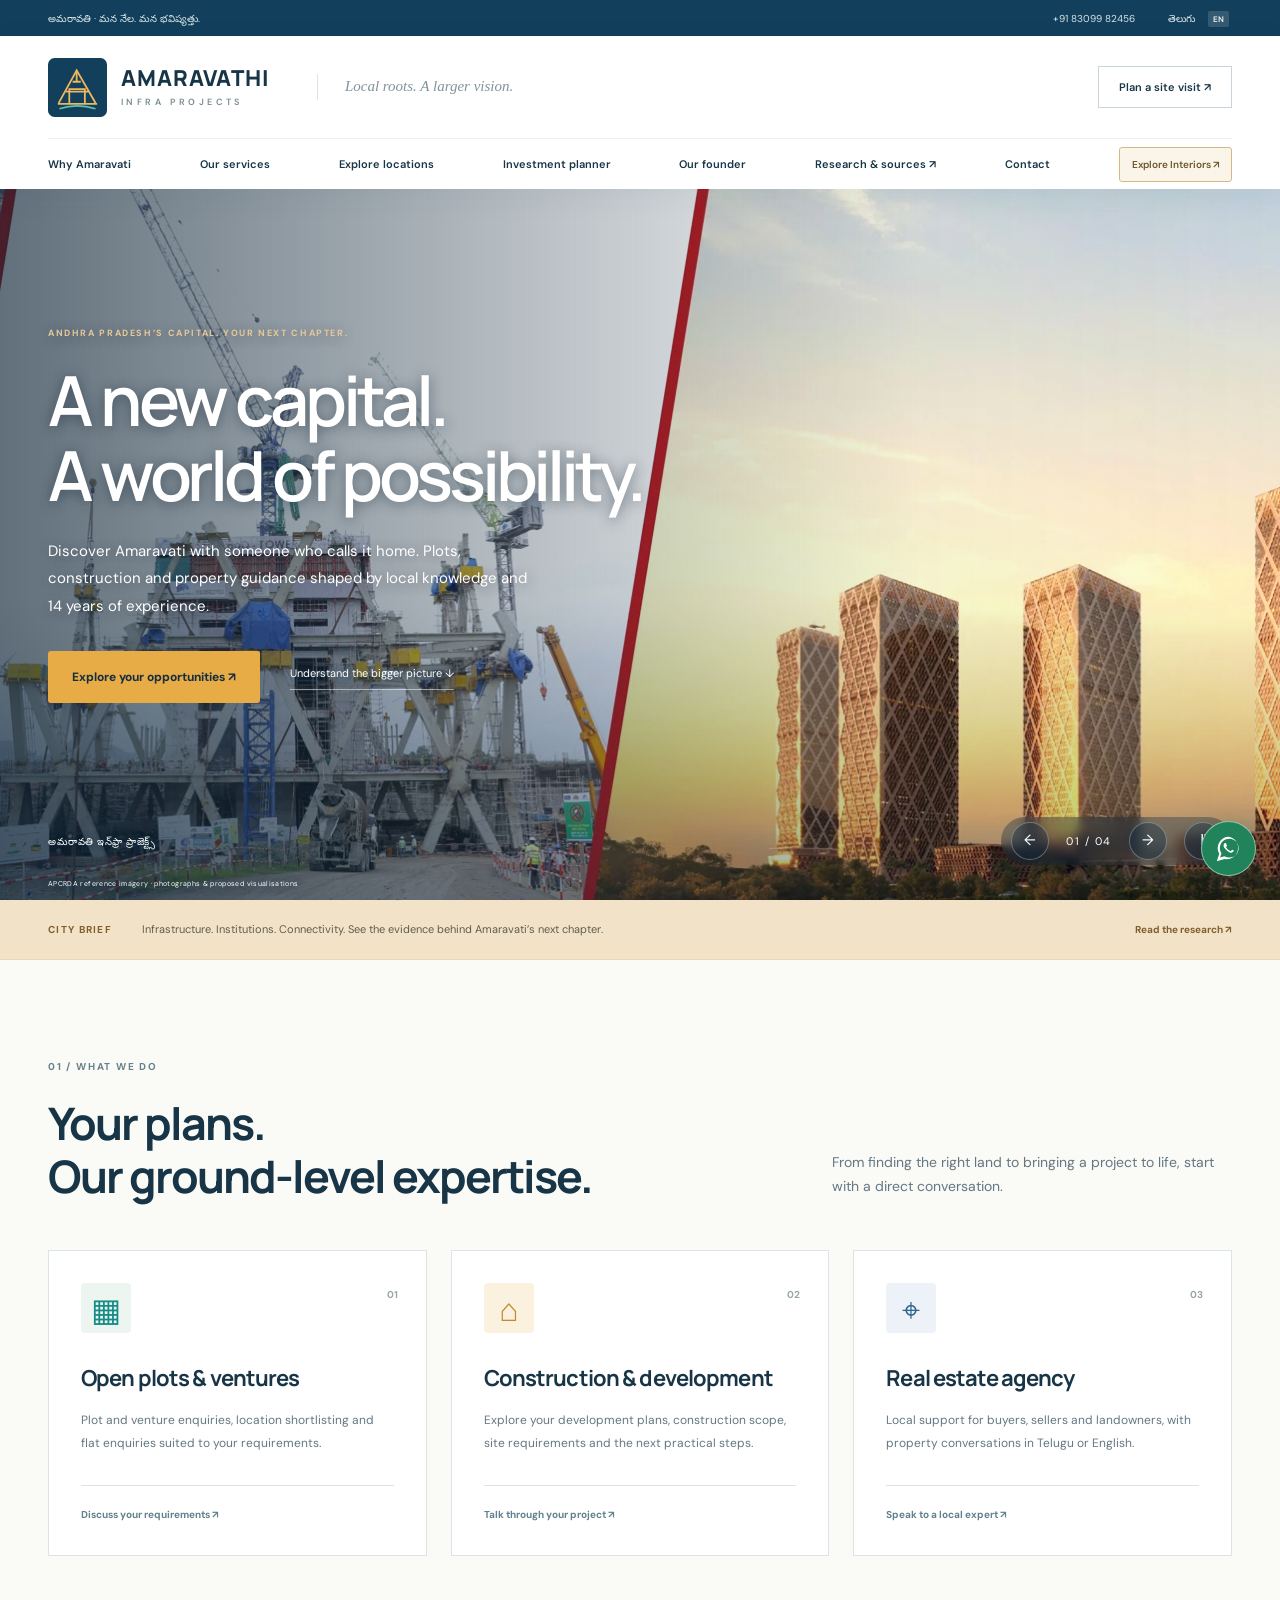
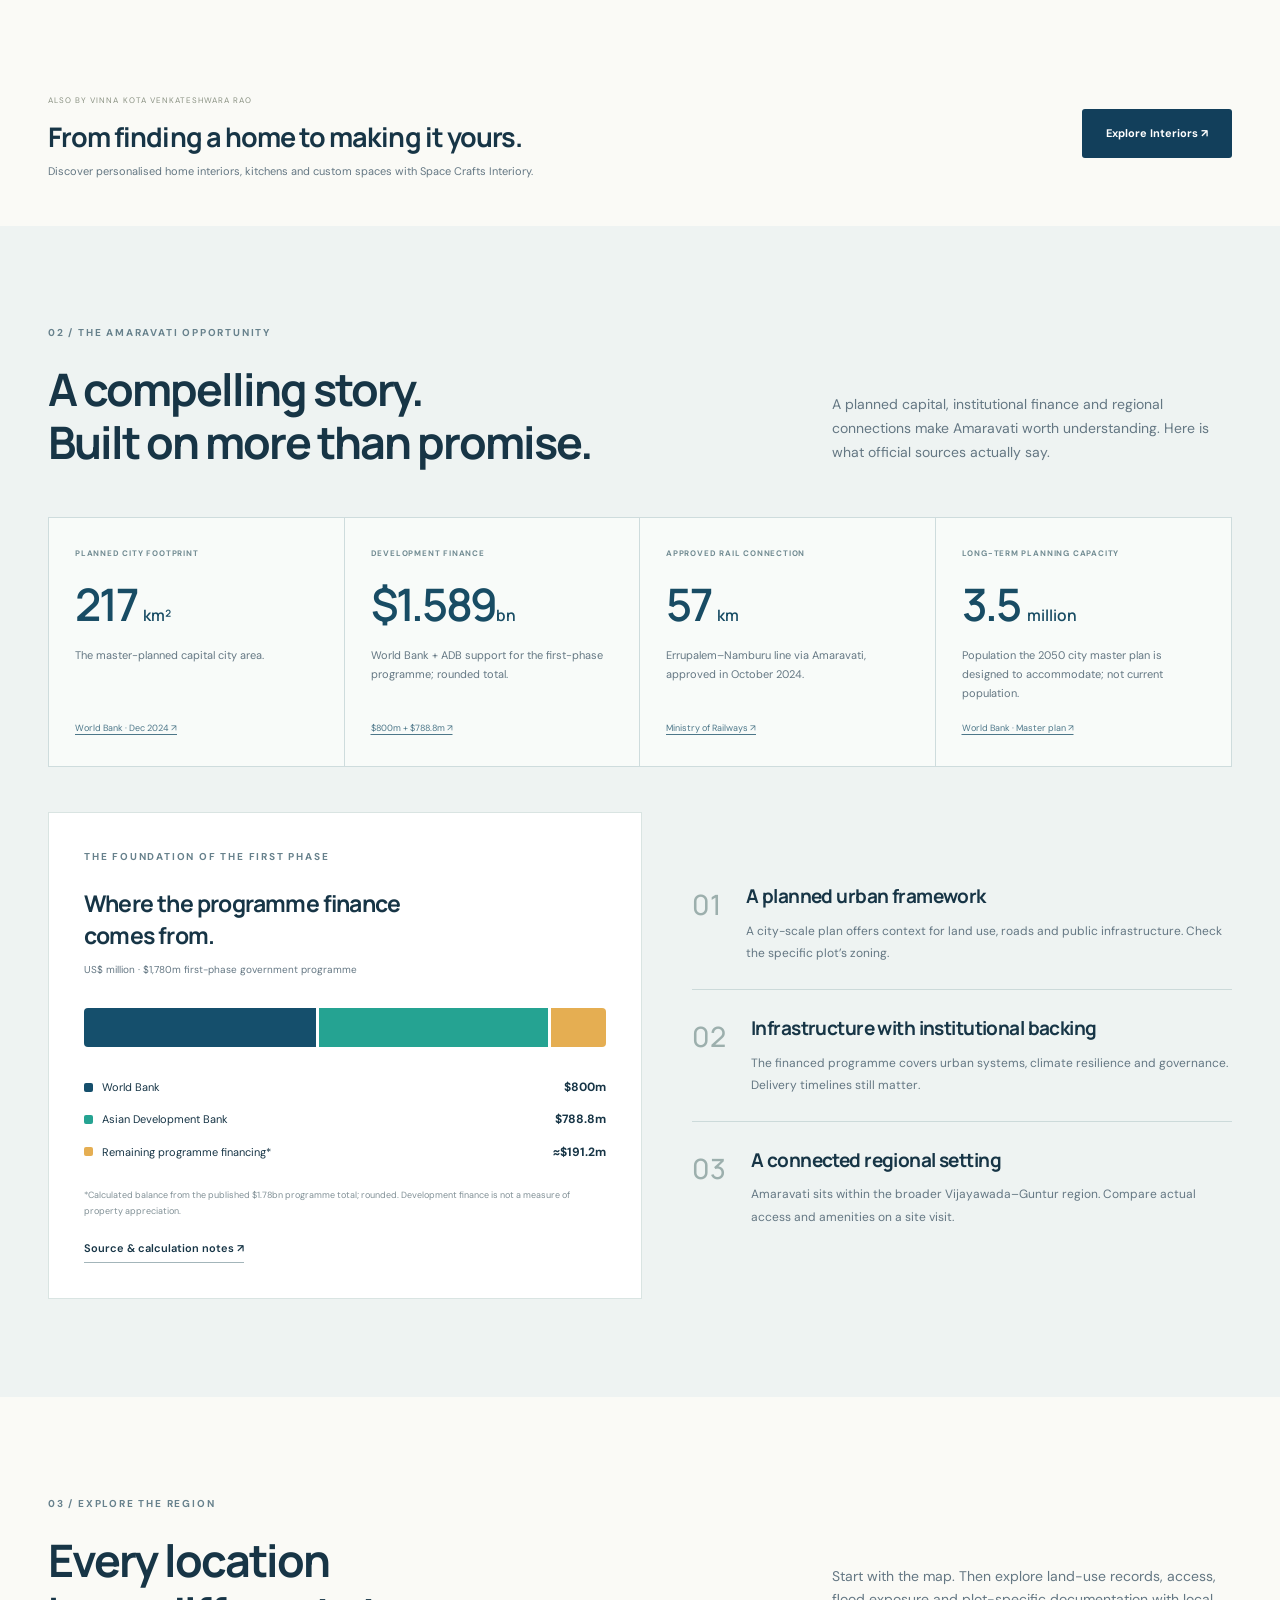
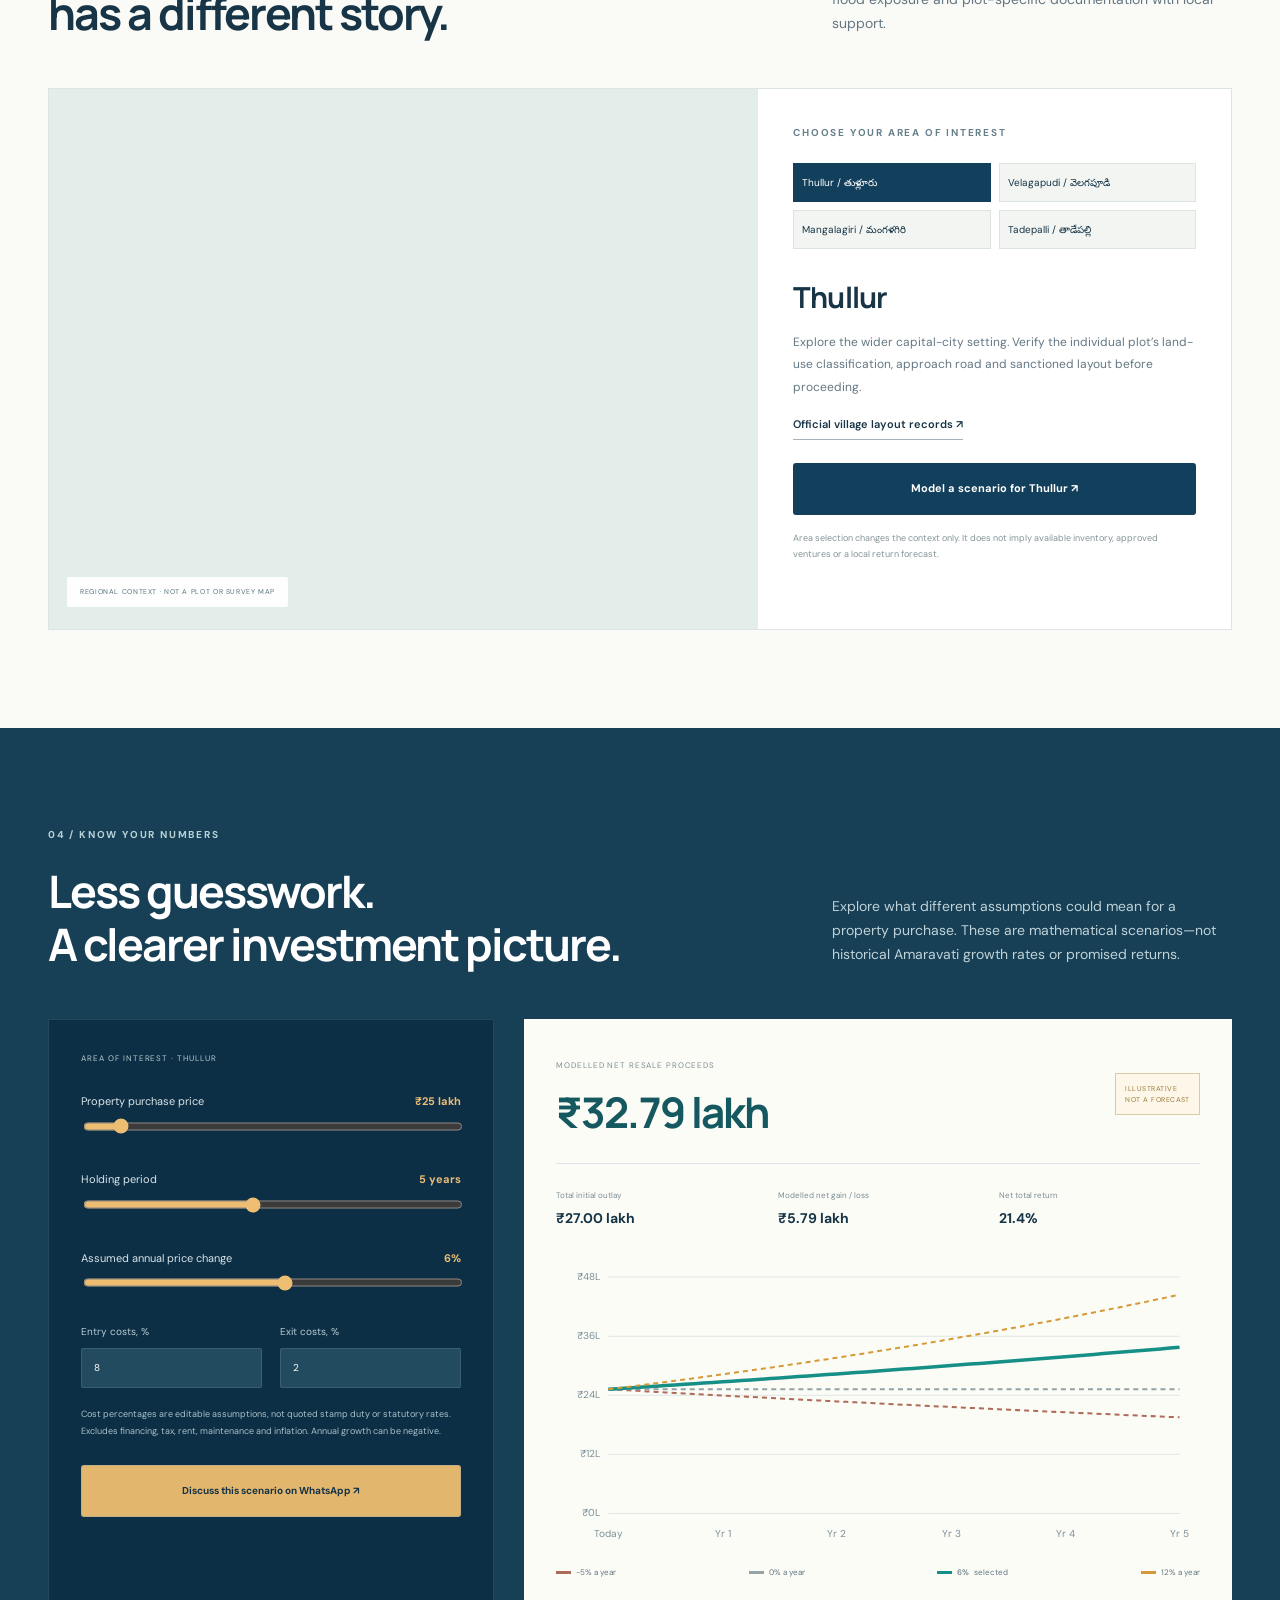
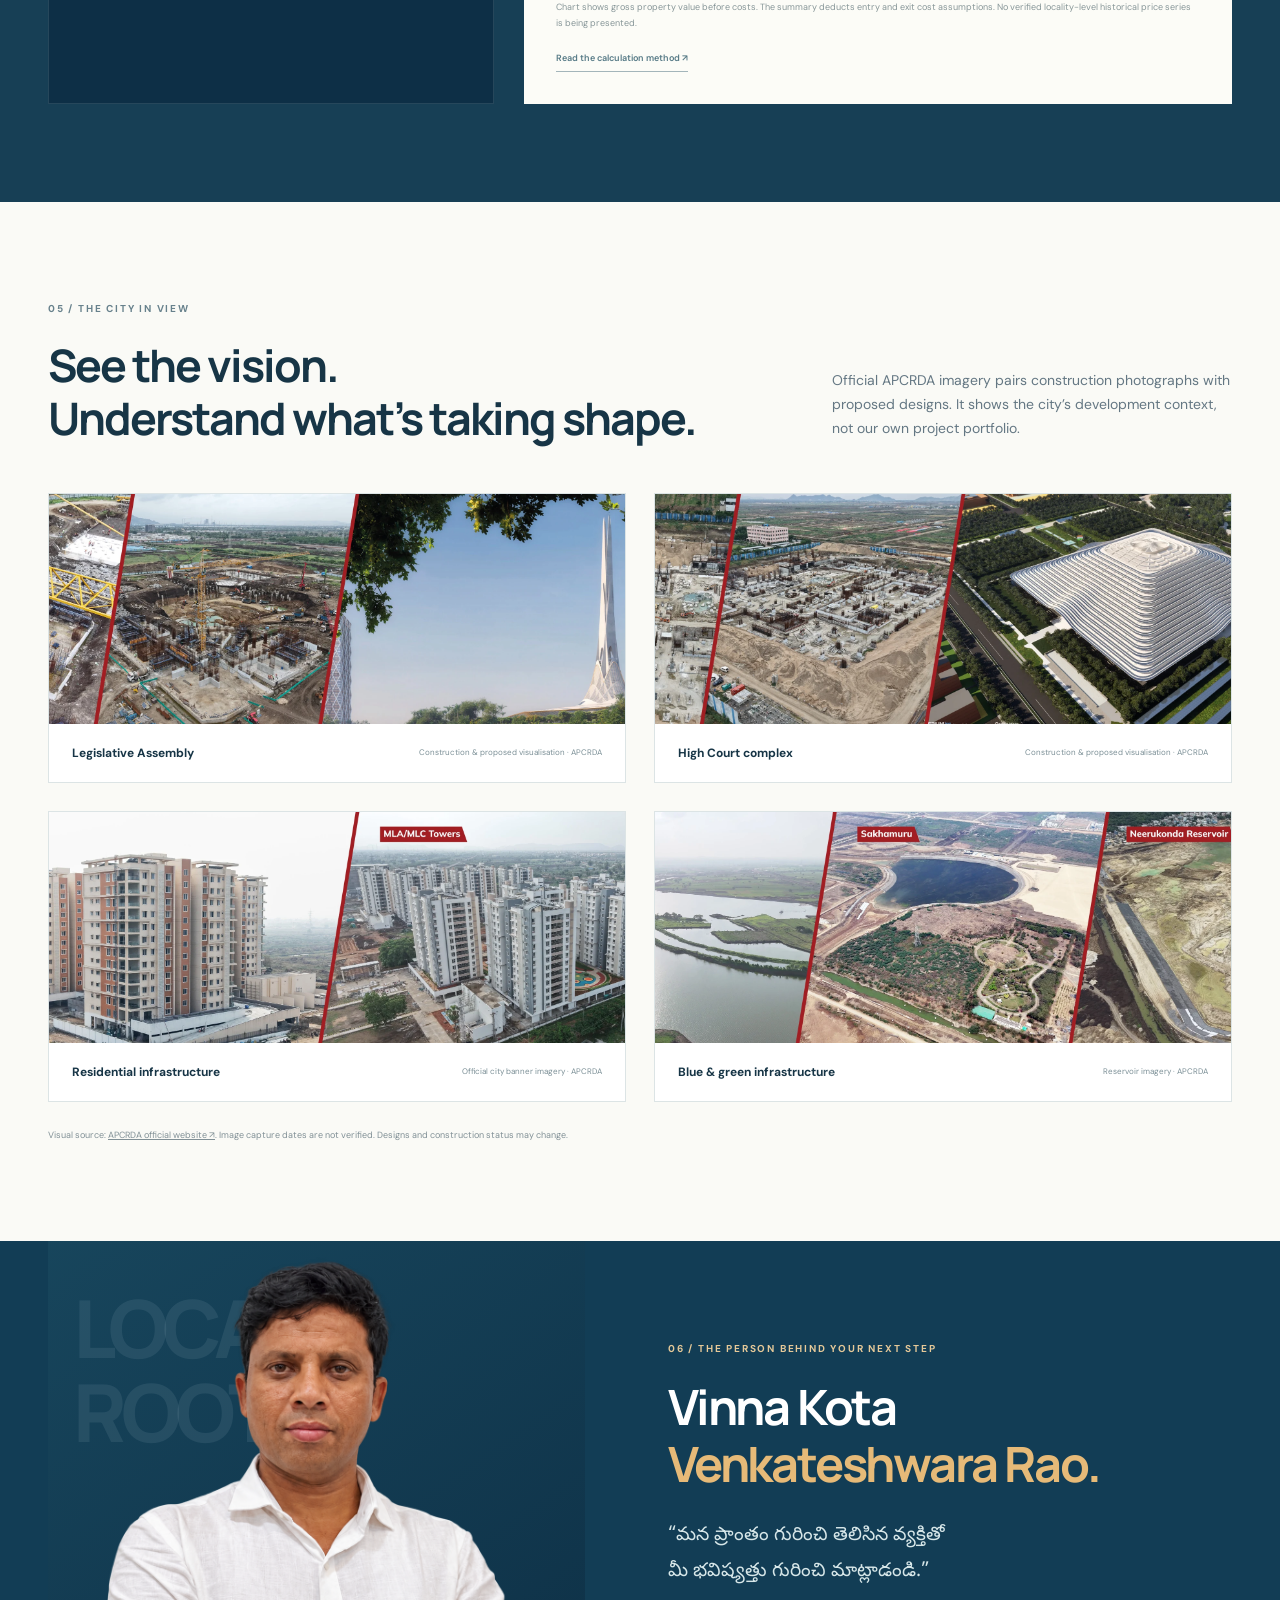
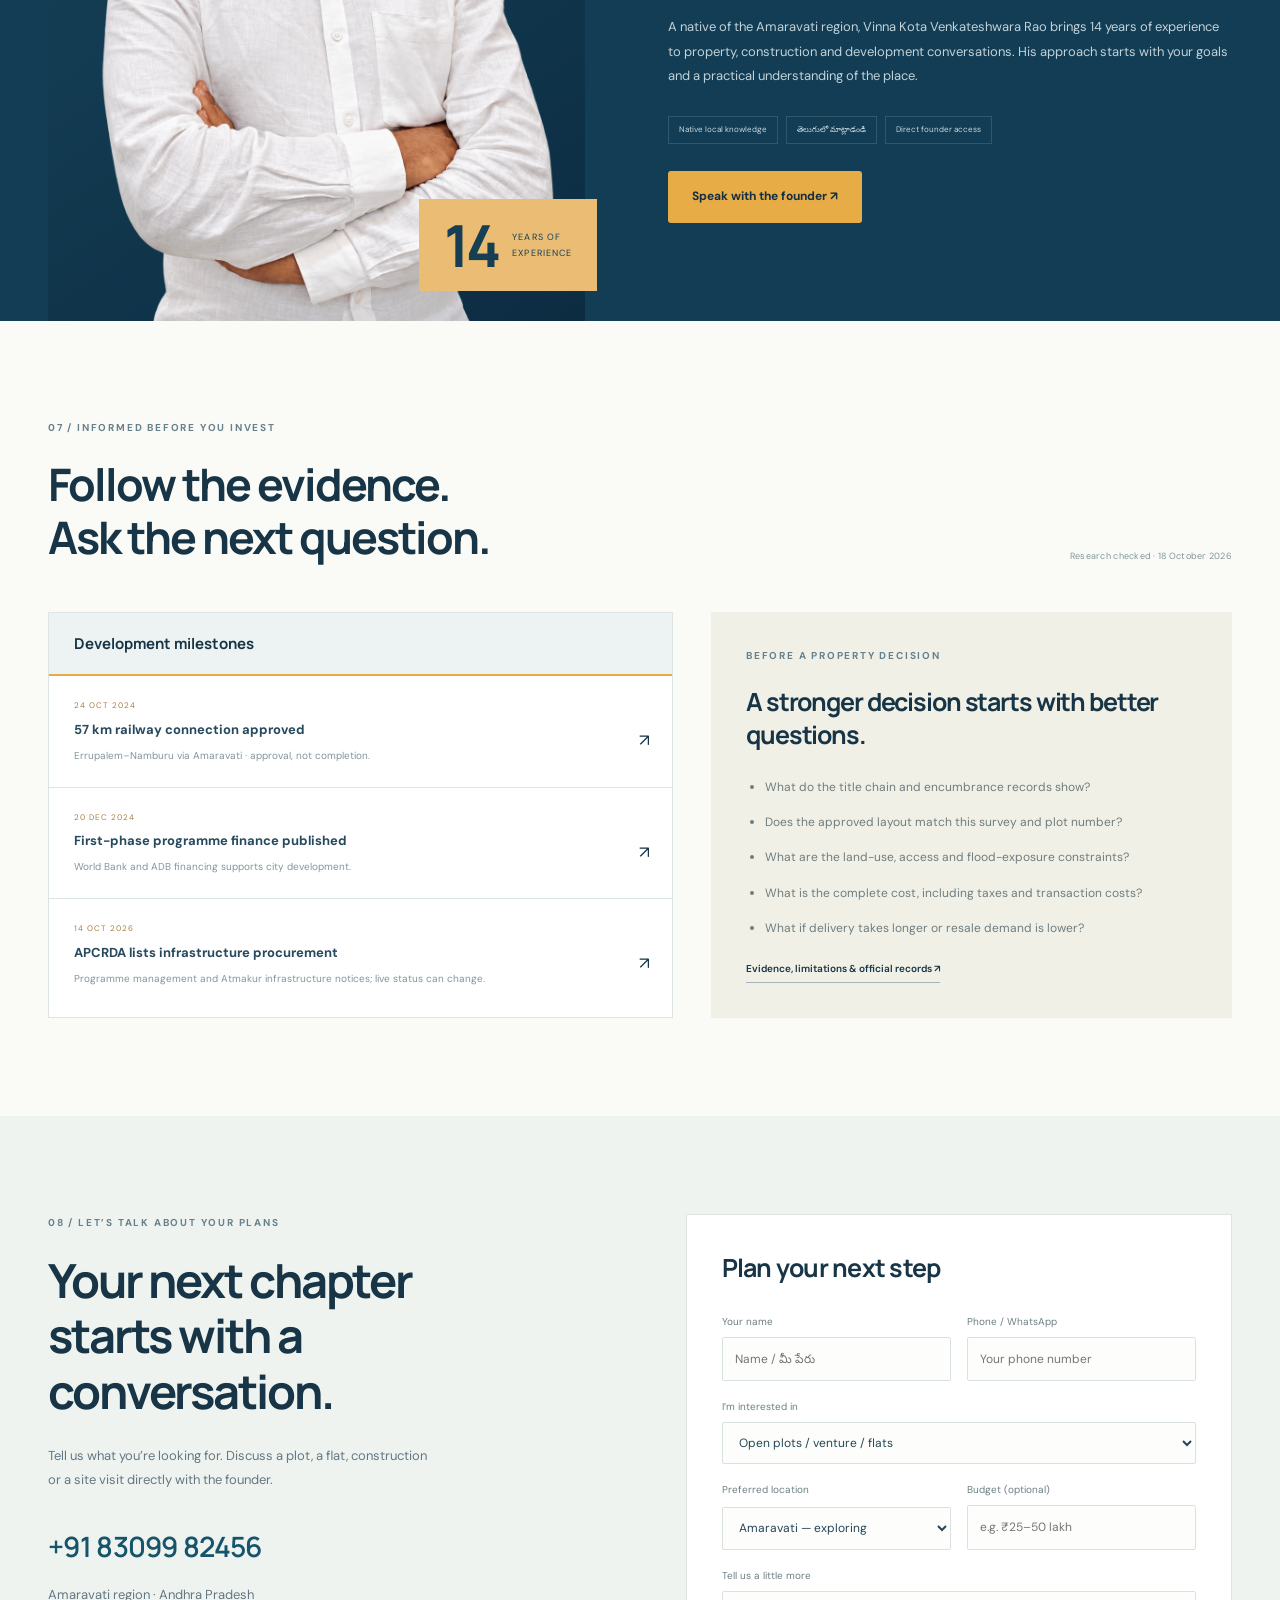
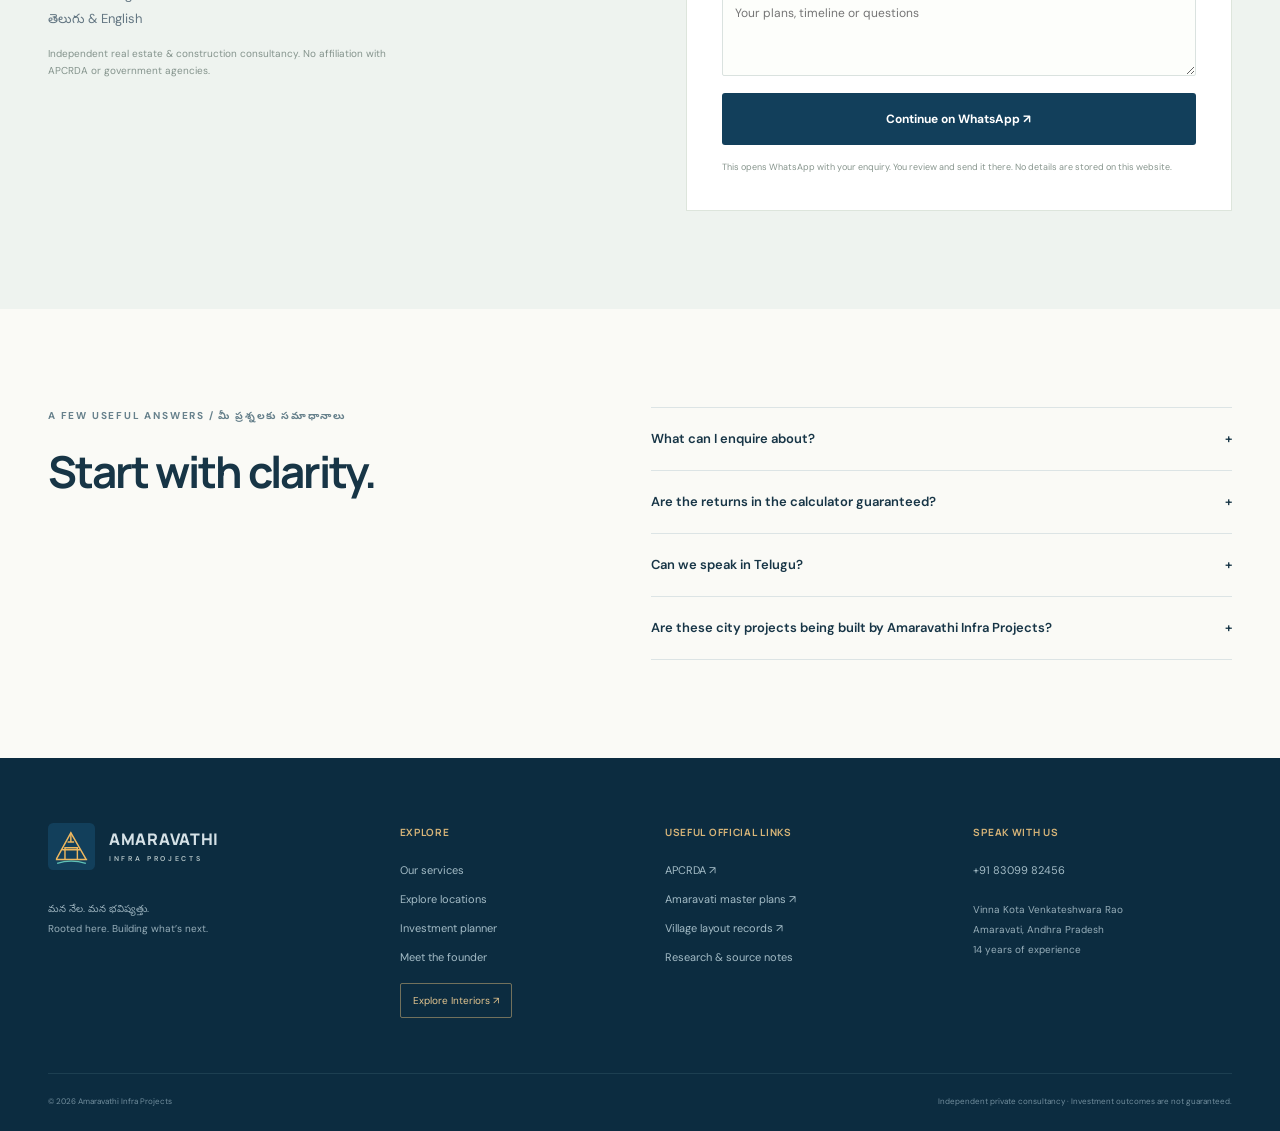
==== commit 4d41d707: "Add Space Interiors links to Amaravathi website" ====
--- a/index.html
+++ b/index.html
@@ -1,7 +1,7 @@
 <!doctype html><html lang="en"><head><meta charset="utf-8"><meta name="viewport" content="width=device-width,initial-scale=1"><title>Amaravathi Infra Projects | Plots, Real Estate & Construction in Amaravati</title><meta name="description" content="Explore plots, flat enquiries, construction and real estate services in Amaravati, Andhra Pradesh. Founder Vinna Kota Venkateshwara Rao brings 14 years of experience and native local knowledge. Research-backed city insights, location maps and a transparent investment calculator."><meta name="keywords" content="Amaravati plots, Amaravathi real estate, Amaravati construction, Andhra Pradesh property, Thullur plots, Mangalagiri property, Amaravathi Infra Projects, అమరావతి ప్లాట్లు"><meta name="theme-color" content="#123f5b"><meta property="og:type" content="website"><meta property="og:title" content="Amaravathi Infra Projects — Rooted here. Building what’s next."><meta property="og:description" content="Plots, construction and local real estate guidance in Amaravati. Meet Vinna Kota Venkateshwara Rao."><meta name="twitter:card" content="summary_large_image"><link rel="icon" href="assets/logo.svg" type="image/svg+xml"><link rel="preconnect" href="https://fonts.googleapis.com"><link rel="preconnect" href="https://fonts.gstatic.com" crossorigin><link href="https://fonts.googleapis.com/css2?family=DM+Sans:wght@400;500;600;700&family=Manrope:wght@400;500;600;700;800&family=Noto+Sans+Telugu:wght@400;500;600;700&display=swap" rel="stylesheet"><link rel="preload" as="image" href="assets/capital-02.webp"><link rel="stylesheet" href="styles.css"><script src="script.js" defer></script><script type="application/ld+json">{"@context": "https://schema.org", "@graph": [{"@type": "RealEstateAgent", "@id": "#business", "name": "Amaravathi Infra Projects", "description": "Independent real estate, plots, construction and development services in Amaravati, Andhra Pradesh.", "telephone": "+918309982456", "areaServed": {"@type": "Place", "name": "Amaravati, Andhra Pradesh, India"}, "founder": {"@type": "Person", "name": "Vinna Kota Venkateshwara Rao"}, "knowsLanguage": ["English", "Telugu"], "hasOfferCatalog": {"@type": "OfferCatalog", "name": "Our services", "itemListElement": [{"@type": "OfferCatalog", "name": "Open plots and flat enquiries"}, {"@type": "OfferCatalog", "name": "Construction and development"}, {"@type": "OfferCatalog", "name": "Real estate agency services"}]}}, {"@type": "FAQPage", "mainEntity": [{"@type": "Question", "name": "What services does Amaravathi Infra Projects provide?", "acceptedAnswer": {"@type": "Answer", "text": "We assist with open plots and venture enquiries, flat enquiries, construction and development, and real estate agency services in Amaravati and Andhra Pradesh."}}, {"@type": "Question", "name": "Are the investment returns shown on this website guaranteed?", "acceptedAnswer": {"@type": "Answer", "text": "No. The calculator shows mathematical scenarios based on assumptions you choose. It is not a record of local price growth, an appraisal or a guarantee."}}, {"@type": "Question", "name": "Can I discuss my requirements in Telugu?", "acceptedAnswer": {"@type": "Answer", "text": "Yes. You can speak with the founder in Telugu or English and arrange a local site visit."}}]}]}</script></head><body>
 <a class="skip" href="#main">Skip to content</a><div class="splash" aria-hidden="true"><img src="assets/logo.svg" alt=""><strong>AMARAVATHI</strong><span>ROOTED HERE. BUILDING WHAT’S NEXT.</span><i></i></div>
 <div class="utility"><div class="wrap"><span>అమరావతి · మన నేల. మన భవిష్యత్తు.</span><div><a href="tel:+918309982456">+91 83099 82456</a><button data-language aria-label="Switch website to Telugu">తెలుగు <b>EN</b></button></div></div></div>
-<header><div class="wrap identity"><a class="brand" href="index.html" aria-label="Amaravathi Infra Projects home"><img src="assets/logo.svg" width="59" height="59" alt=""><span><strong>AMARAVATHI</strong><small>INFRA PROJECTS</small></span></a><p data-en="Local roots. A larger vision." data-te="స్థానిక అనుబంధం. విశాలమైన దృష్టి.">Local roots. A larger vision.</p><a class="header-cta" href="#contact" data-en="Plan a site visit ↗" data-te="సైట్ సందర్శన కోసం ↗">Plan a site visit ↗</a><button class="menu" aria-label="Open navigation" aria-expanded="false" aria-controls="nav">☰</button></div><nav class="wrap" id="nav" aria-label="Main navigation"><a href="#opportunity" data-en="Why Amaravati" data-te="ఎందుకు అమరావతి">Why Amaravati</a><a href="#services" data-en="Our services" data-te="మా సేవలు">Our services</a><a href="#locations" data-en="Explore locations" data-te="ప్రాంతాలను చూడండి">Explore locations</a><a href="#calculator" data-en="Investment planner" data-te="పెట్టుబడి ప్రణాళిక">Investment planner</a><a href="#founder" data-en="Our founder" data-te="మా వ్యవస్థాపకుడు">Our founder</a><a href="research.html" data-en="Research & sources ↗" data-te="పరిశోధన & మూలాలు ↗">Research & sources ↗</a><a href="#contact" data-en="Contact" data-te="సంప్రదించండి">Contact</a></nav></header>
+<header><div class="wrap identity"><a class="brand" href="index.html" aria-label="Amaravathi Infra Projects home"><img src="assets/logo.svg" width="59" height="59" alt=""><span><strong>AMARAVATHI</strong><small>INFRA PROJECTS</small></span></a><p data-en="Local roots. A larger vision." data-te="స్థానిక అనుబంధం. విశాలమైన దృష్టి.">Local roots. A larger vision.</p><a class="header-cta" href="#contact" data-en="Plan a site visit ↗" data-te="సైట్ సందర్శన కోసం ↗">Plan a site visit ↗</a><button class="menu" aria-label="Open navigation" aria-expanded="false" aria-controls="nav">☰</button></div><nav class="wrap" id="nav" aria-label="Main navigation"><a href="#opportunity" data-en="Why Amaravati" data-te="ఎందుకు అమరావతి">Why Amaravati</a><a href="#services" data-en="Our services" data-te="మా సేవలు">Our services</a><a href="#locations" data-en="Explore locations" data-te="ప్రాంతాలను చూడండి">Explore locations</a><a href="#calculator" data-en="Investment planner" data-te="పెట్టుబడి ప్రణాళిక">Investment planner</a><a href="#founder" data-en="Our founder" data-te="మా వ్యవస్థాపకుడు">Our founder</a><a href="research.html" data-en="Research & sources ↗" data-te="పరిశోధన & మూలాలు ↗">Research & sources ↗</a><a href="#contact" data-en="Contact" data-te="సంప్రదించండి">Contact</a><a class="interiors-nav" href="https://space-interiory.vercel.app/" target="_blank" rel="noopener noreferrer" data-en="Explore Interiors ↗" data-te="ఇంటీరియర్ సేవలు ↗">Explore Interiors ↗</a></nav></header>
 <main id="main"><section class="hero" aria-label="Amaravati city and founder carousel" tabindex="0"><div class="hero-slide active"><img src="assets/capital-02.webp" alt="APCRDA banner showing government tower construction and an architectural visualisation" fetchpriority="high"><div class="hero-copy wrap"><span class="eyebrow light" data-en="ANDHRA PRADESH’S CAPITAL. YOUR NEXT CHAPTER." data-te="ఆంధ్రప్రదేశ్ రాజధాని. మీ కొత్త అధ్యాయం.">ANDHRA PRADESH’S CAPITAL. YOUR NEXT CHAPTER.</span><h1 data-en="A new capital.<br>A world of possibility." data-te="కొత్త రాజధాని.<br>కొత్త అవకాశాలు.">A new capital.<br>A world of possibility.</h1><p data-en="Discover Amaravati with someone who calls it home. Plots, construction and property guidance shaped by local knowledge and 14 years of experience." data-te="అమరావతిని సొంత ఊరిగా భావించే వ్యక్తి మార్గదర్శకత్వంలో మీ ప్రయాణం. స్థానిక పరిజ్ఞానం, 14 ఏళ్ల అనుభవంతో ప్లాట్లు, నిర్మాణం మరియు ఆస్తి సేవలు.">Discover Amaravati with someone who calls it home. Plots, construction and property guidance shaped by local knowledge and 14 years of experience.</p><div class="actions"><a class="btn gold" href="#contact" data-en="Explore your opportunities ↗" data-te="మీ అవకాశాలను తెలుసుకోండి ↗">Explore your opportunities ↗</a><a class="hero-link" href="#opportunity" data-en="Understand the bigger picture ↓" data-te="అభివృద్ధి ప్రణాళికలను చూడండి ↓">Understand the bigger picture ↓</a></div></div></div>
 <div class="hero-slide"><img src="assets/capital-07.webp" alt="APCRDA Seed Access Road photographs from the official city banner collection" loading="lazy"><div class="hero-copy wrap"><span class="eyebrow light" data-en="CONNECTIONS THAT SHAPE A CITY" data-te="నగర భవిష్యత్తును కలిపే మార్గాలు">CONNECTIONS THAT SHAPE A CITY</span><h2 data-en="Follow the infrastructure.<br>Understand the opportunity." data-te="మౌలిక వసతులను గమనించండి.<br>అవకాశాలను అర్థం చేసుకోండి.">Follow the infrastructure.<br>Understand the opportunity.</h2><p data-en="Roads, utilities and planned rail links are part of the capital’s development story. We help you ask the right questions before choosing a property." data-te="రోడ్లు, మౌలిక వసతులు, ప్రతిపాదిత రైలు మార్గాలు రాజధాని అభివృద్ధిలో భాగాలు. ఆస్తిని ఎంచుకునే ముందు సరైన ప్రశ్నలు అడగడంలో సహకరిస్తాము.">Roads, utilities and planned rail links are part of the capital’s development story. We help you ask the right questions before choosing a property.</p><a class="btn gold" href="#locations" data-en="Explore the region ↗" data-te="ప్రాంతాన్ని చూడండి ↗">Explore the region ↗</a></div></div>
 <div class="hero-slide"><img src="assets/capital-09.webp" alt="APCRDA official banner showing educational institutions in the Amaravati region" loading="lazy"><div class="hero-copy wrap"><span class="eyebrow light" data-en="A PLACE TO LIVE. A PLACE TO GROW." data-te="నివసించడానికి. ఎదగడానికి.">A PLACE TO LIVE. A PLACE TO GROW.</span><h2 data-en="Beyond a plot.<br>A place in the future." data-te="కేవలం స్థలం కాదు.<br>భవిష్యత్తులో మీ స్థానం.">Beyond a plot.<br>A place in the future.</h2><p data-en="Look at the whole neighbourhood: education, road access, essential services and the life you want to build." data-te="విద్య, రవాణా, అవసరమైన సేవలు, మీరు నిర్మించాలనుకునే జీవితాన్ని దృష్టిలో ఉంచుకుని నిర్ణయం తీసుకోండి.">Look at the whole neighbourhood: education, road access, essential services and the life you want to build.</p><a class="btn gold" href="#services" data-en="How we can help ↗" data-te="మా సహాయం పొందండి ↗">How we can help ↗</a></div></div>
@@ -9,6 +9,7 @@
 <div class="hero-bottom wrap"><span>అమరావతి ఇన్‌ఫ్రా ప్రాజెక్ట్స్</span><div class="carousel-controls"><button data-prev aria-label="Previous slide">←</button><span data-slide-count aria-live="polite">01 / 04</span><button data-next aria-label="Next slide">→</button><button data-pause aria-label="Pause slideshow" aria-pressed="false">Ⅱ</button></div></div><span class="image-credit">APCRDA reference imagery · photographs & proposed visualisations</span></section>
 <div class="update-strip"><div class="wrap"><strong data-en="CITY BRIEF" data-te="నగర సమాచారం">CITY BRIEF</strong><p data-en="Infrastructure. Institutions. Connectivity. See the evidence behind Amaravati’s next chapter." data-te="మౌలిక వసతులు. సంస్థలు. అనుసంధానం. అమరావతి కొత్త అధ్యాయానికి ఆధారాలను తెలుసుకోండి.">Infrastructure. Institutions. Connectivity. See the evidence behind Amaravati’s next chapter.</p><a href="research.html" data-en="Read the research ↗" data-te="పరిశోధనను చదవండి ↗">Read the research ↗</a></div></div>
 <section class="section wrap" id="services"><div class="section-head reveal"><div><span class="eyebrow" data-en="01 / WHAT WE DO" data-te="01 / మా సేవలు">01 / WHAT WE DO</span><h2 data-en="Your plans.<br>Our ground-level expertise." data-te="మీ ప్రణాళికలు.<br>మా స్థానిక నైపుణ్యం.">Your plans.<br>Our ground-level expertise.</h2></div><p data-en="From finding the right land to bringing a project to life, start with a direct conversation." data-te="అనువైన స్థలం ఎంపిక నుంచి నిర్మాణం వరకు—మాతో నేరుగా మాట్లాడండి.">From finding the right land to bringing a project to life, start with a direct conversation.</p></div><div class="service-grid"><a class="service-card reveal" href="#contact" data-service="Open plots / venture / flats"><span class="service-icon">▦</span><b>01</b><h3 data-en="Open plots & ventures" data-te="ఓపెన్ ప్లాట్లు & వెంచర్లు">Open plots & ventures</h3><p data-en="Plot and venture enquiries, location shortlisting and flat enquiries suited to your requirements." data-te="మీ అవసరాలకు తగిన ప్లాట్లు, వెంచర్లు, ప్రాంతాల ఎంపిక మరియు ఫ్లాట్ విచారణలు.">Plot and venture enquiries, location shortlisting and flat enquiries suited to your requirements.</p><span class="card-link" data-en="Discuss your requirements ↗" data-te="మీ అవసరాలను చర్చించండి ↗">Discuss your requirements ↗</span></a><a class="service-card reveal" href="#contact" data-service="Construction & development"><span class="service-icon">⌂</span><b>02</b><h3 data-en="Construction & development" data-te="నిర్మాణం & అభివృద్ధి">Construction & development</h3><p data-en="Explore your development plans, construction scope, site requirements and the next practical steps." data-te="మీ అభివృద్ధి ప్రణాళికలు, నిర్మాణ పనులు, సైట్ అవసరాలు, తదుపరి చర్యలను చర్చించండి.">Explore your development plans, construction scope, site requirements and the next practical steps.</p><span class="card-link" data-en="Talk through your project ↗" data-te="మీ ప్రాజెక్ట్ గురించి మాట్లాడండి ↗">Talk through your project ↗</span></a><a class="service-card reveal" href="#contact" data-service="Real estate agency"><span class="service-icon">⌖</span><b>03</b><h3 data-en="Real estate agency" data-te="రియల్ ఎస్టేట్ ఏజెన్సీ">Real estate agency</h3><p data-en="Local support for buyers, sellers and landowners, with property conversations in Telugu or English." data-te="కొనుగోలుదారులు, విక్రేతలు, భూయజమానులకు తెలుగు లేదా ఆంగ్లంలో స్థానిక సహకారం.">Local support for buyers, sellers and landowners, with property conversations in Telugu or English.</p><span class="card-link" data-en="Speak to a local expert ↗" data-te="స్థానిక నిపుణుడితో మాట్లాడండి ↗">Speak to a local expert ↗</span></a></div></section>
+<section class="related-interiors wrap" aria-label="Explore our interior design business"><div><span data-en="ALSO BY VINNA KOTA VENKATESHWARA RAO" data-te="విన్న కోట వెంకటేశ్వరరావు గారి మరో సేవ">ALSO BY VINNA KOTA VENKATESHWARA RAO</span><h2 data-en="From finding a home to making it yours." data-te="మీ ఇంటికి మీ ప్రత్యేకతను అందించండి.">From finding a home to making it yours.</h2><p data-en="Discover personalised home interiors, kitchens and custom spaces with Space Crafts Interiory." data-te="స్పేస్ క్రాఫ్ట్స్ ఇంటీరియరీతో మీ ఇంటి ఇంటీరియర్స్, కిచెన్లు మరియు ప్రత్యేక డిజైన్లను తెలుసుకోండి.">Discover personalised home interiors, kitchens and custom spaces with Space Crafts Interiory.</p></div><a class="btn dark" href="https://space-interiory.vercel.app/" target="_blank" rel="noopener noreferrer" data-en="Explore Interiors ↗" data-te="ఇంటీరియర్ సేవలు ↗">Explore Interiors ↗</a></section>
 <section class="opportunity section" id="opportunity"><div class="wrap"><div class="section-head reveal"><div><span class="eyebrow" data-en="02 / THE AMARAVATI OPPORTUNITY" data-te="02 / అమరావతి అవకాశాలు">02 / THE AMARAVATI OPPORTUNITY</span><h2 data-en="A compelling story.<br>Built on more than promise." data-te="ఆశలకు మించి.<br>ఆధారాలతో అభివృద్ధి.">A compelling story.<br>Built on more than promise.</h2></div><p data-en="A planned capital, institutional finance and regional connections make Amaravati worth understanding. Here is what official sources actually say." data-te="ప్రణాళికాబద్ధమైన రాజధాని, సంస్థాగత నిధులు, ప్రాంతీయ అనుసంధానం—అధికారిక మూలాలు చెప్పే వివరాలు ఇవే.">A planned capital, institutional finance and regional connections make Amaravati worth understanding. Here is what official sources actually say.</p></div><div class="evidence-grid"><article><span>PLANNED CITY FOOTPRINT</span><strong>217 <small>km²</small></strong><p data-en="The master-planned capital city area." data-te="ప్రణాళికాబద్ధమైన రాజధాని నగర విస్తీర్ణం.">The master-planned capital city area.</p><a href="https://www.worldbank.org/en/brief/2024/12/20/world-bank-support-for-amaravati-as-a-growth-hub-in-andhra-pradesh" target="_blank" rel="noopener">World Bank · Dec 2024 ↗</a></article><article><span>DEVELOPMENT FINANCE</span><strong>$1.589<small>bn</small></strong><p data-en="World Bank + ADB support for the first-phase programme; rounded total." data-te="మొదటి దశకు ప్రపంచ బ్యాంకు + ADB మద్దతు; సుమారు మొత్తం.">World Bank + ADB support for the first-phase programme; rounded total.</p><a href="https://www.worldbank.org/en/brief/2024/12/20/world-bank-support-for-amaravati-as-a-growth-hub-in-andhra-pradesh" target="_blank" rel="noopener">$800m + $788.8m ↗</a></article><article><span>APPROVED RAIL CONNECTION</span><strong>57 <small>km</small></strong><p data-en="Errupalem–Namburu line via Amaravati, approved in October 2024." data-te="అమరావతి మీదుగా ఎర్రుపాలెం–నంబూరు రైలు మార్గం; అక్టోబర్ 2024లో ఆమోదం.">Errupalem–Namburu line via Amaravati, approved in October 2024.</p><a href="https://www.pib.gov.in/PressReleasePage.aspx?PRID=2067967&lang=2&reg=48" target="_blank" rel="noopener">Ministry of Railways ↗</a></article><article><span>LONG-TERM PLANNING CAPACITY</span><strong>3.5 <small>million</small></strong><p data-en="Population the 2050 city master plan is designed to accommodate; not current population." data-te="2050 ప్రణాళికలో ఉద్దేశించిన జనాభా సామర్థ్యం; ఇది ప్రస్తుత జనాభా కాదు.">Population the 2050 city master plan is designed to accommodate; not current population.</p><a href="https://www.worldbank.org/en/news/press-release/2024/12/20/world-bank-supports-inclusive-and-sustainable-development-of-amaravati-city" target="_blank" rel="noopener">World Bank · Master plan ↗</a></article></div>
 <div class="funding-grid"><div class="funding-panel reveal"><span class="eyebrow" data-en="THE FOUNDATION OF THE FIRST PHASE" data-te="మొదటి దశ అభివృద్ధికి పునాది">THE FOUNDATION OF THE FIRST PHASE</span><h3 data-en="Where the programme finance comes from." data-te="అభివృద్ధి నిధుల మూలాలు.">Where the programme finance comes from.</h3><p>US$ million · $1,780m first-phase government programme</p><div class="finance-bar" role="img" aria-label="World Bank 800 million dollars, ADB 788.8 million dollars, remaining programme financing approximately 191.2 million dollars"><i style="--part:44.94%;--color:#154f6c"></i><i style="--part:44.31%;--color:#25a392"></i><i style="--part:10.75%;--color:#e5ae52"></i></div><div class="finance-legend"><div><i></i><span>World Bank</span><b>$800m</b></div><div><i></i><span>Asian Development Bank</span><b>$788.8m</b></div><div><i></i><span>Remaining programme financing*</span><b>≈$191.2m</b></div></div><small>*Calculated balance from the published $1.78bn programme total; rounded. Development finance is not a measure of property appreciation.</small><a class="text-link" href="research.html#funding">Source & calculation notes ↗</a></div><div class="reasons"><article><span>01</span><div><h3 data-en="A planned urban framework" data-te="ప్రణాళికాబద్ధమైన నగర నిర్మాణం">A planned urban framework</h3><p data-en="A city-scale plan offers context for land use, roads and public infrastructure. Check the specific plot’s zoning." data-te="భూ వినియోగం, రోడ్లు, మౌలిక వసతులకు నగర ప్రణాళిక ఆధారం. ప్రతి ప్లాట్ జోనింగ్‌ను విడిగా పరిశీలించాలి.">A city-scale plan offers context for land use, roads and public infrastructure. Check the specific plot’s zoning.</p></div></article><article><span>02</span><div><h3 data-en="Infrastructure with institutional backing" data-te="సంస్థాగత మద్దతుతో మౌలిక వసతులు">Infrastructure with institutional backing</h3><p data-en="The financed programme covers urban systems, climate resilience and governance. Delivery timelines still matter." data-te="నగర వ్యవస్థలు, వాతావరణ స్థితిస్థాపకత, పాలనకు నిధుల మద్దతు ఉంది. అమలు కాలవ్యవధులను పరిశీలించాలి.">The financed programme covers urban systems, climate resilience and governance. Delivery timelines still matter.</p></div></article><article><span>03</span><div><h3 data-en="A connected regional setting" data-te="ప్రాంతీయ అనుసంధానం">A connected regional setting</h3><p data-en="Amaravati sits within the broader Vijayawada–Guntur region. Compare actual access and amenities on a site visit." data-te="అమరావతి విజయవాడ–గుంటూరు ప్రాంతంలో ఉంది. సైట్ సందర్శనలో రవాణా, సౌకర్యాలను పరిశీలించండి.">Amaravati sits within the broader Vijayawada–Guntur region. Compare actual access and amenities on a site visit.</p></div></article></div></div></div></section>
 <section class="section wrap" id="locations"><div class="section-head reveal"><div><span class="eyebrow" data-en="03 / EXPLORE THE REGION" data-te="03 / ప్రాంతాన్ని తెలుసుకోండి">03 / EXPLORE THE REGION</span><h2 data-en="Every location<br>has a different story." data-te="ప్రతి ప్రాంతానికీ<br>ఒక ప్రత్యేకత.">Every location<br>has a different story.</h2></div><p data-en="Start with the map. Then explore land-use records, access, flood exposure and plot-specific documentation with local support." data-te="మ్యాప్‌తో ప్రారంభించండి. తరువాత భూ వినియోగం, రవాణా, వరద ప్రభావం, ఆస్తి పత్రాలను పరిశీలించండి.">Start with the map. Then explore land-use records, access, flood exposure and plot-specific documentation with local support.</p></div><div class="location-grid"><div class="geo-map"><iframe id="region-map" title="OpenStreetMap regional map of Amaravati, Vijayawada and Guntur" loading="lazy" src="https://www.openstreetmap.org/export/embed.html?bbox=80.29%2C16.30%2C80.78%2C16.69&amp;layer=mapnik"></iframe><div class="map-caption">REGIONAL CONTEXT · NOT A PLOT OR SURVEY MAP</div></div><div class="location-info"><span class="eyebrow" data-en="CHOOSE YOUR AREA OF INTEREST" data-te="మీకు ఆసక్తి ఉన్న ప్రాంతం">CHOOSE YOUR AREA OF INTEREST</span><div class="locality-tabs" role="group" aria-label="Areas of interest"><button data-area="thullur" aria-pressed="true">Thullur / తుళ్లూరు</button><button data-area="velagapudi" aria-pressed="false">Velagapudi / వెలగపూడి</button><button data-area="mangalagiri" aria-pressed="false">Mangalagiri / మంగళగిరి</button><button data-area="tadepalli" aria-pressed="false">Tadepalli / తాడేపల్లి</button></div><h3 data-area-title>Thullur</h3><p data-area-note>Explore the wider capital-city setting. Verify the individual plot’s land-use classification, approach road and sanctioned layout before proceeding.</p><a href="https://crda.ap.gov.in/apcrdav2/views/crdalpslayouts.aspx" class="text-link" target="_blank" rel="noopener">Official village layout records ↗</a><a class="btn dark" href="#calculator" data-area-plan>Model a scenario for Thullur ↗</a><small>Area selection changes the context only. It does not imply available inventory, approved ventures or a local return forecast.</small></div></div></section>
@@ -18,4 +19,4 @@
 <section class="section wrap"><div class="section-head"><div><span class="eyebrow" data-en="07 / INFORMED BEFORE YOU INVEST" data-te="07 / నిర్ణయానికి ముందు సమాచారం">07 / INFORMED BEFORE YOU INVEST</span><h2 data-en="Follow the evidence.<br>Ask the next question." data-te="ఆధారాలను పరిశీలించండి.<br>సరైన ప్రశ్నలు అడగండి.">Follow the evidence.<br>Ask the next question.</h2></div><span class="research-date">Research checked · 18 October 2026</span></div><div class="brief-grid"><div class="brief-board"><h3 data-en="Development milestones" data-te="అభివృద్ధి మైలురాళ్లు">Development milestones</h3><a href="https://www.pib.gov.in/PressReleasePage.aspx?PRID=2067967&lang=2&reg=48" target="_blank" rel="noopener"><time>24 OCT 2024</time><strong>57 km railway connection approved</strong><span>Errupalem–Namburu via Amaravati · approval, not completion.</span><b>↗</b></a><a href="https://www.worldbank.org/en/brief/2024/12/20/world-bank-support-for-amaravati-as-a-growth-hub-in-andhra-pradesh" target="_blank" rel="noopener"><time>20 DEC 2024</time><strong>First-phase programme finance published</strong><span>World Bank and ADB financing supports city development.</span><b>↗</b></a><a href="https://crda.ap.gov.in/Apcrdav2/views/NotificationsView.aspx" target="_blank" rel="noopener"><time>14 OCT 2026</time><strong>APCRDA lists infrastructure procurement</strong><span>Programme management and Atmakur infrastructure notices; live status can change.</span><b>↗</b></a></div><div class="buyer-check"><span class="eyebrow" data-en="BEFORE A PROPERTY DECISION" data-te="ఆస్తి నిర్ణయానికి ముందు">BEFORE A PROPERTY DECISION</span><h3 data-en="A stronger decision starts with better questions." data-te="సరైన ప్రశ్నలతో మెరుగైన నిర్ణయం.">A stronger decision starts with better questions.</h3><ul><li>What do the title chain and encumbrance records show?</li><li>Does the approved layout match this survey and plot number?</li><li>What are the land-use, access and flood-exposure constraints?</li><li>What is the complete cost, including taxes and transaction costs?</li><li>What if delivery takes longer or resale demand is lower?</li></ul><a class="text-link" href="research.html">Evidence, limitations & official records ↗</a></div></div></section>
 <section class="section contact-section" id="contact"><div class="wrap contact-grid"><div><span class="eyebrow" data-en="08 / LET’S TALK ABOUT YOUR PLANS" data-te="08 / మీ ప్రణాళికలు చర్చిద్దాం">08 / LET’S TALK ABOUT YOUR PLANS</span><h2 data-en="Your next chapter<br>starts with a conversation." data-te="మీ కొత్త అధ్యాయం<br>ఒక సంభాషణతో ప్రారంభం.">Your next chapter<br>starts with a conversation.</h2><p data-en="Tell us what you’re looking for. Discuss a plot, a flat, construction or a site visit directly with the founder." data-te="ప్లాట్, ఫ్లాట్, నిర్మాణం లేదా సైట్ సందర్శన గురించి మీ అవసరాలను వ్యవస్థాపకుడితో నేరుగా చర్చించండి.">Tell us what you’re looking for. Discuss a plot, a flat, construction or a site visit directly with the founder.</p><a class="contact-phone" href="tel:+918309982456">+91 83099 82456</a><p>Amaravati region · Andhra Pradesh<br>తెలుగు & English</p><small>Independent real estate & construction consultancy. No affiliation with APCRDA or government agencies.</small></div><form class="contact-form" data-enquiry><h3 data-en="Plan your next step" data-te="మీ తదుపరి అడుగు">Plan your next step</h3><div class="form-row"><label>Your name<input name="Name" required autocomplete="name" placeholder="Name / మీ పేరు"></label><label>Phone / WhatsApp<input name="Phone" required type="tel" inputmode="tel" autocomplete="tel" pattern="[+0-9 ()-]{8,20}" placeholder="Your phone number"></label></div><label>I’m interested in<select name="Service" id="service-choice"><option>Open plots / venture / flats</option><option>Construction & development</option><option>Real estate agency</option><option>Site visit</option></select></label><div class="form-row"><label>Preferred location<select name="Location"><option>Amaravati — exploring</option> <option>Thullur</option><option>Velagapudi</option><option>Mangalagiri</option><option>Tadepalli</option><option>Other in Andhra Pradesh</option></select></label><label>Budget (optional)<input name="Budget" placeholder="e.g. ₹25–50 lakh"></label></div><label>Tell us a little more<textarea name="Message" rows="3" placeholder="Your plans, timeline or questions"></textarea></label><button class="btn dark" type="submit" data-en="Continue on WhatsApp ↗" data-te="WhatsApp లో కొనసాగించండి ↗">Continue on WhatsApp ↗</button><small>This opens WhatsApp with your enquiry. You review and send it there. No details are stored on this website.</small></form></div></section>
 <section class="section wrap faq"><div><span class="eyebrow">A FEW USEFUL ANSWERS / మీ ప్రశ్నలకు సమాధానాలు</span><h2 data-en="Start with clarity." data-te="స్పష్టతతో ప్రారంభించండి.">Start with clarity.</h2></div><div><details><summary>What can I enquire about?</summary><p>Open plots and ventures, flat enquiries, construction and development, real estate agency services and a local site visit. Property availability and project approvals are discussed individually.</p></details><details><summary>Are the returns in the calculator guaranteed?</summary><p>No. You choose the growth rate, holding period and costs. The calculator shows a mathematical outcome, not a valuation, historical return, recommendation or guaranteed profit.</p></details><details><summary>Can we speak in Telugu?</summary><p>Yes. You can discuss your requirements in Telugu or English. తెలుగులో నేరుగా మాట్లాడండి.</p></details><details><summary>Are these city projects being built by Amaravathi Infra Projects?</summary><p>No. The city imagery and infrastructure data are attributed to APCRDA and other official sources. They illustrate regional development, not our own completed projects or government affiliation.</p></details></div></section>
-</main><footer><div class="wrap footer-grid"><div><a class="brand" href="index.html"><img src="assets/logo.svg" width="55" height="55" alt=""><span><strong>AMARAVATHI</strong><small>INFRA PROJECTS</small></span></a><p>మన నేల. మన భవిష్యత్తు.<br>Rooted here. Building what’s next.</p></div><div><h3>Explore</h3><a href="#services">Our services</a><a href="#locations">Explore locations</a><a href="#calculator">Investment planner</a><a href="#founder">Meet the founder</a></div><div><h3>Useful official links</h3><a href="https://crda.ap.gov.in/APCRDAV2/views/Home.aspx" target="_blank" rel="noopener">APCRDA ↗</a><a href="https://crda.ap.gov.in/apcrdav2/Views/AmaravatiMasterPlans.aspx" target="_blank" rel="noopener">Amaravati master plans ↗</a><a href="https://crda.ap.gov.in/apcrdav2/views/crdalpslayouts.aspx" target="_blank" rel="noopener">Village layout records ↗</a><a href="research.html">Research & source notes</a></div><div><h3>Speak with us</h3><a href="tel:+918309982456">+91 83099 82456</a><p>Vinna Kota Venkateshwara Rao<br>Amaravati, Andhra Pradesh<br>14 years of experience</p></div></div><div class="wrap footer-bottom"><span>© <span data-year>2026</span> Amaravathi Infra Projects</span><span>Independent private consultancy · Investment outcomes are not guaranteed.</span></div></footer><a class="whatsapp" href="https://wa.me/918309982456?text=Hello%2C%20I%27d%20like%20to%20discuss%20Amaravati%20property%20with%20Amaravathi%20Infra%20Projects." target="_blank" rel="noopener" aria-label="Chat with Amaravathi Infra Projects on WhatsApp"><svg viewBox="0 0 32 32" aria-hidden="true"><path fill="currentColor" d="M16 3a12 12 0 0 0-10.4 18L3 29l8.3-2.4A12 12 0 1 0 16 3Zm0 22a10 10 0 0 1-4.5-1.1l-.4-.2-4.6 1.4 1.5-4.5-.3-.4A10 10 0 1 1 16 25Zm5.5-7.3c-.3-.1-1.7-.8-1.9-.9-.3-.1-.4-.1-.6.2l-.9 1.1c-.2.2-.4.2-.7.1-2-.9-3.4-2.1-4.5-4-.2-.3 0-.5.1-.6l.7-.8c.1-.2.2-.4.1-.6l-.9-2.1c-.2-.5-.4-.4-.6-.4h-.5c-.2 0-.5.1-.7.3-.3.3-.9.9-.9 2.2s1 2.5 1.1 2.7c.2.2 1.9 3 4.6 4.2 2.7 1.2 2.7.8 3.2.7.5 0 1.6-.6 1.8-1.3.2-.6.2-1.2.1-1.3-.1-.1-.3-.2-.6-.3Z"/></svg></a></body></html>
+</main><footer><div class="wrap footer-grid"><div><a class="brand" href="index.html"><img src="assets/logo.svg" width="55" height="55" alt=""><span><strong>AMARAVATHI</strong><small>INFRA PROJECTS</small></span></a><p>మన నేల. మన భవిష్యత్తు.<br>Rooted here. Building what’s next.</p></div><div><h3>Explore</h3><a href="#services">Our services</a><a href="#locations">Explore locations</a><a href="#calculator">Investment planner</a><a href="#founder">Meet the founder</a><a class="interiors-footer" href="https://space-interiory.vercel.app/" target="_blank" rel="noopener noreferrer">Explore Interiors ↗</a></div><div><h3>Useful official links</h3><a href="https://crda.ap.gov.in/APCRDAV2/views/Home.aspx" target="_blank" rel="noopener">APCRDA ↗</a><a href="https://crda.ap.gov.in/apcrdav2/Views/AmaravatiMasterPlans.aspx" target="_blank" rel="noopener">Amaravati master plans ↗</a><a href="https://crda.ap.gov.in/apcrdav2/views/crdalpslayouts.aspx" target="_blank" rel="noopener">Village layout records ↗</a><a href="research.html">Research & source notes</a></div><div><h3>Speak with us</h3><a href="tel:+918309982456">+91 83099 82456</a><p>Vinna Kota Venkateshwara Rao<br>Amaravati, Andhra Pradesh<br>14 years of experience</p></div></div><div class="wrap footer-bottom"><span>© <span data-year>2026</span> Amaravathi Infra Projects</span><span>Independent private consultancy · Investment outcomes are not guaranteed.</span></div></footer><a class="whatsapp" href="https://wa.me/918309982456?text=Hello%2C%20I%27d%20like%20to%20discuss%20Amaravati%20property%20with%20Amaravathi%20Infra%20Projects." target="_blank" rel="noopener" aria-label="Chat with Amaravathi Infra Projects on WhatsApp"><svg viewBox="0 0 32 32" aria-hidden="true"><path fill="currentColor" d="M16 3a12 12 0 0 0-10.4 18L3 29l8.3-2.4A12 12 0 1 0 16 3Zm0 22a10 10 0 0 1-4.5-1.1l-.4-.2-4.6 1.4 1.5-4.5-.3-.4A10 10 0 1 1 16 25Zm5.5-7.3c-.3-.1-1.7-.8-1.9-.9-.3-.1-.4-.1-.6.2l-.9 1.1c-.2.2-.4.2-.7.1-2-.9-3.4-2.1-4.5-4-.2-.3 0-.5.1-.6l.7-.8c.1-.2.2-.4.1-.6l-.9-2.1c-.2-.5-.4-.4-.6-.4h-.5c-.2 0-.5.1-.7.3-.3.3-.9.9-.9 2.2s1 2.5 1.1 2.7c.2.2 1.9 3 4.6 4.2 2.7 1.2 2.7.8 3.2.7.5 0 1.6-.6 1.8-1.3.2-.6.2-1.2.1-1.3-.1-.1-.3-.2-.6-.3Z"/></svg></a></body></html>
--- a/styles.css
+++ b/styles.css
@@ -28,3 +28,7 @@
  .founder-hero-info{background:rgba(15,53,75,.85)}
  .carousel-controls{margin-right:45px;padding:5px 8px;gap:10px}
 }
+
+/* Related founder-led interior design business. */
+nav a.interiors-nav{height:auto;align-self:center;padding:8px 12px;border:1px solid #d2b986;border-radius:3px;background:#fbf5e9;color:#6d552b;font-size:10px;white-space:nowrap}.related-interiors{display:flex;align-items:center;justify-content:space-between;gap:35px;padding:32px 0 45px}.related-interiors>div>span{font-size:8px;letter-spacing:.13em;color:#8a9283}.related-interiors h2{font-size:27px;line-height:1.3;letter-spacing:-.035em;margin:8px 0}.related-interiors p{font-size:11px;margin:0;max-width:650px}.related-interiors>.btn{font-size:11px;flex-shrink:0;min-height:46px}.footer-grid>div>a.interiors-footer{display:inline-flex;border:1px solid #d8b57880;color:#e3c58f;padding:8px 12px;margin-top:7px;border-radius:2px;font-size:10px}
+@media(max-width:650px){.related-interiors{flex-direction:column;align-items:flex-start;gap:20px;padding:0 0 50px}.related-interiors h2{font-size:26px}.related-interiors>div>span{font-size:7px}.related-interiors p{font-size:11px}nav a.interiors-nav{font-size:11px;justify-content:center;padding:12px 8px}}
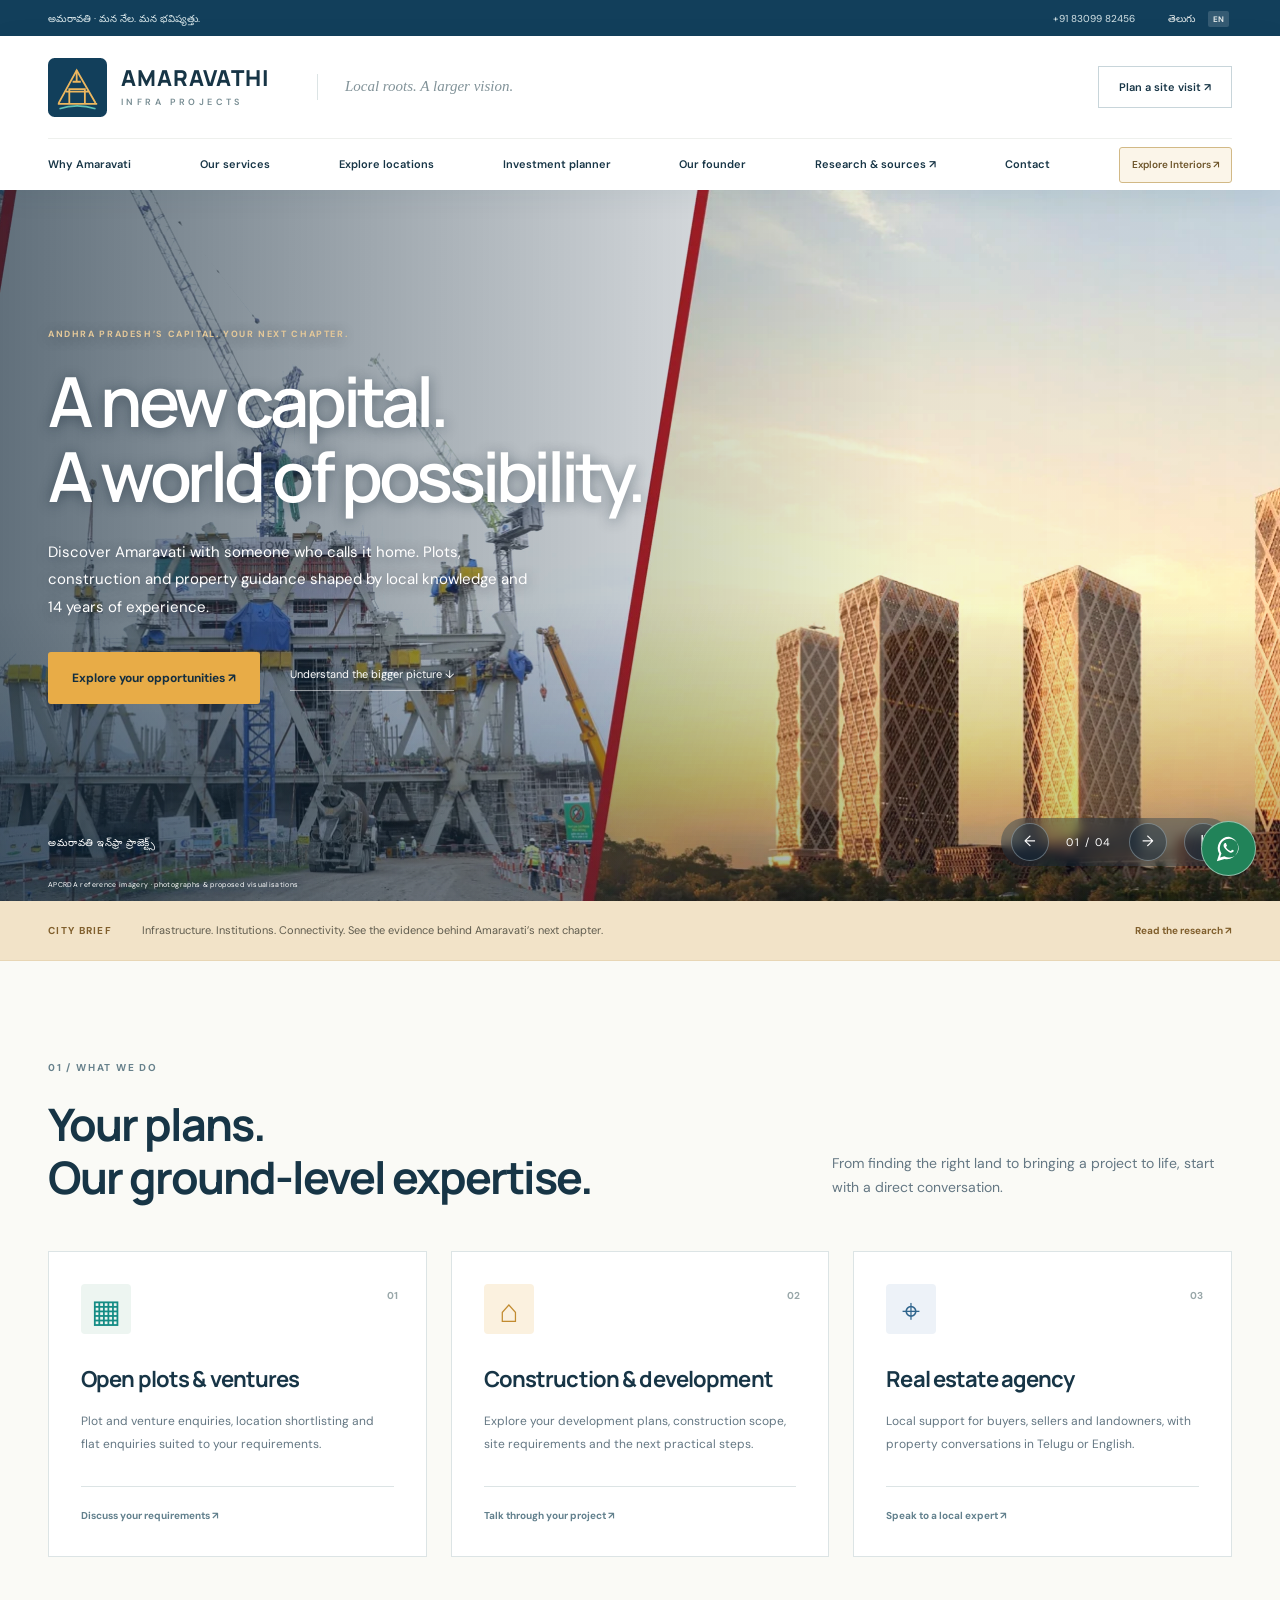
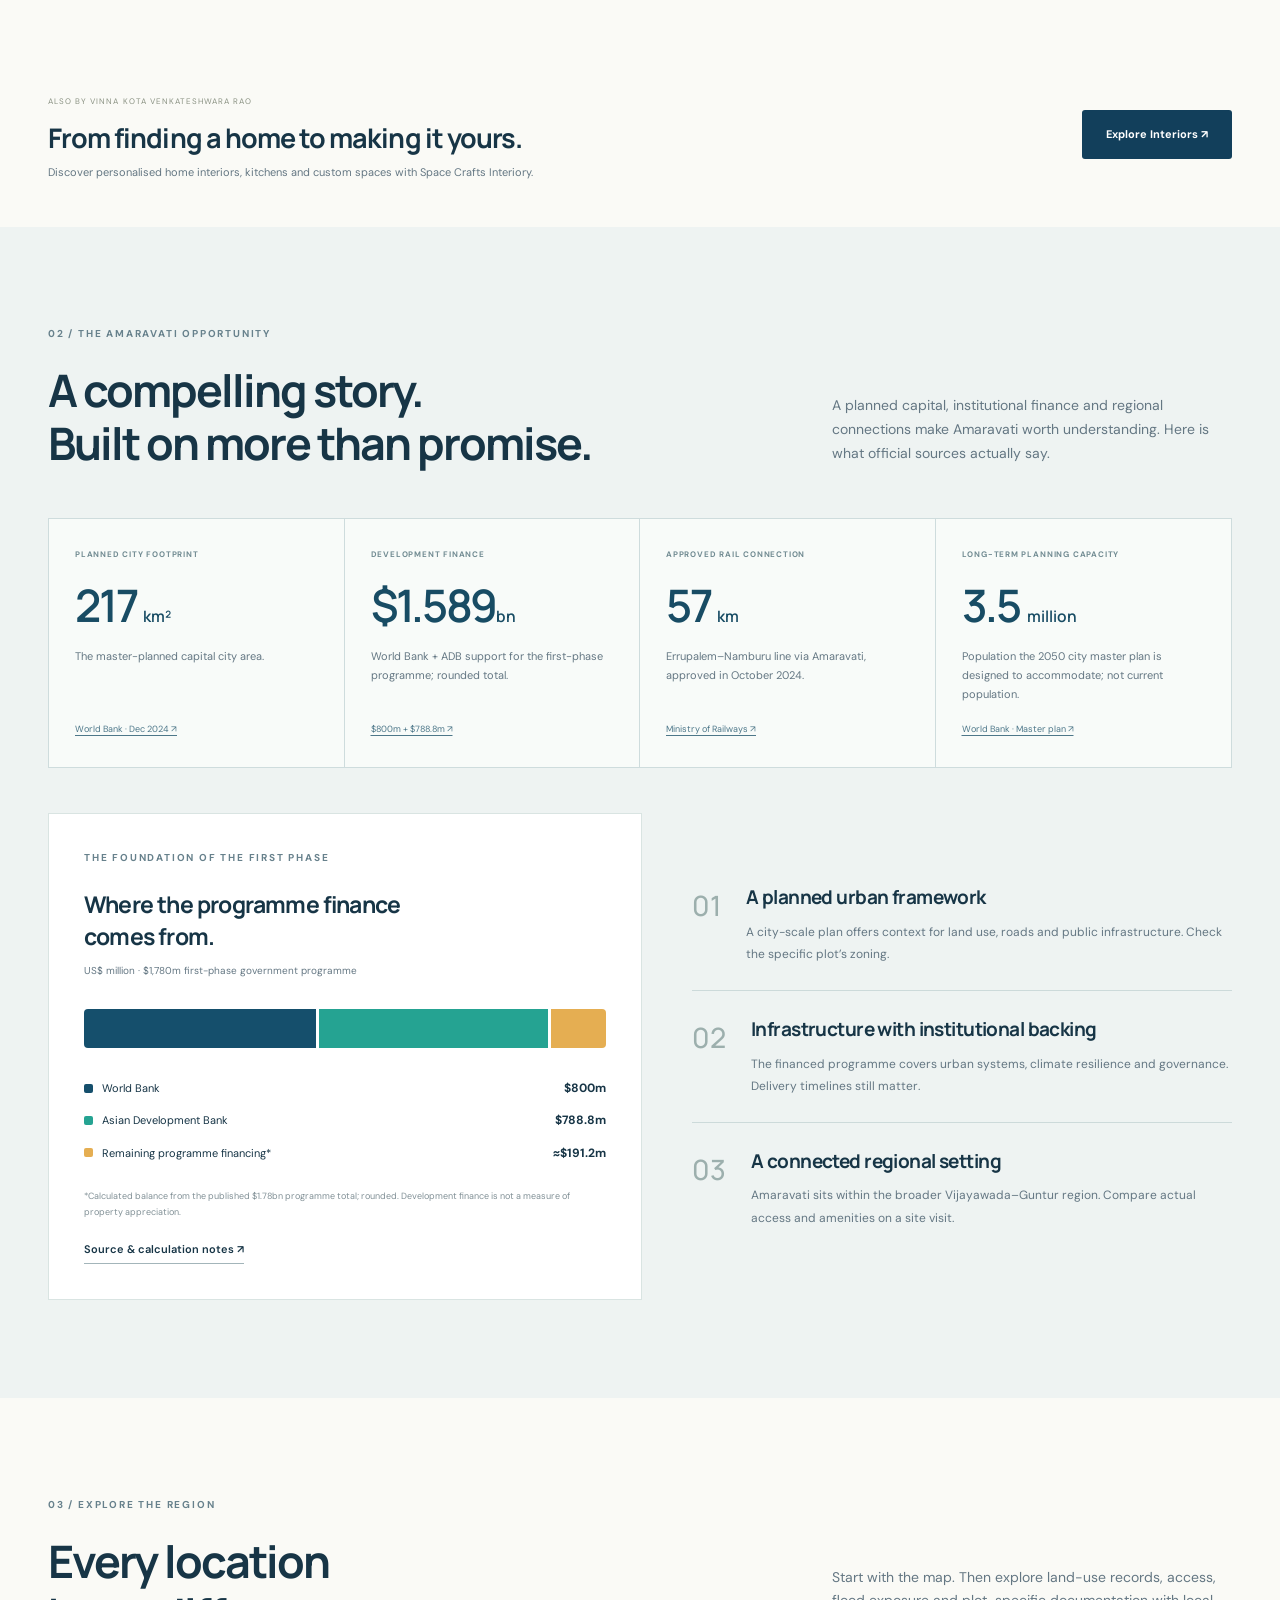
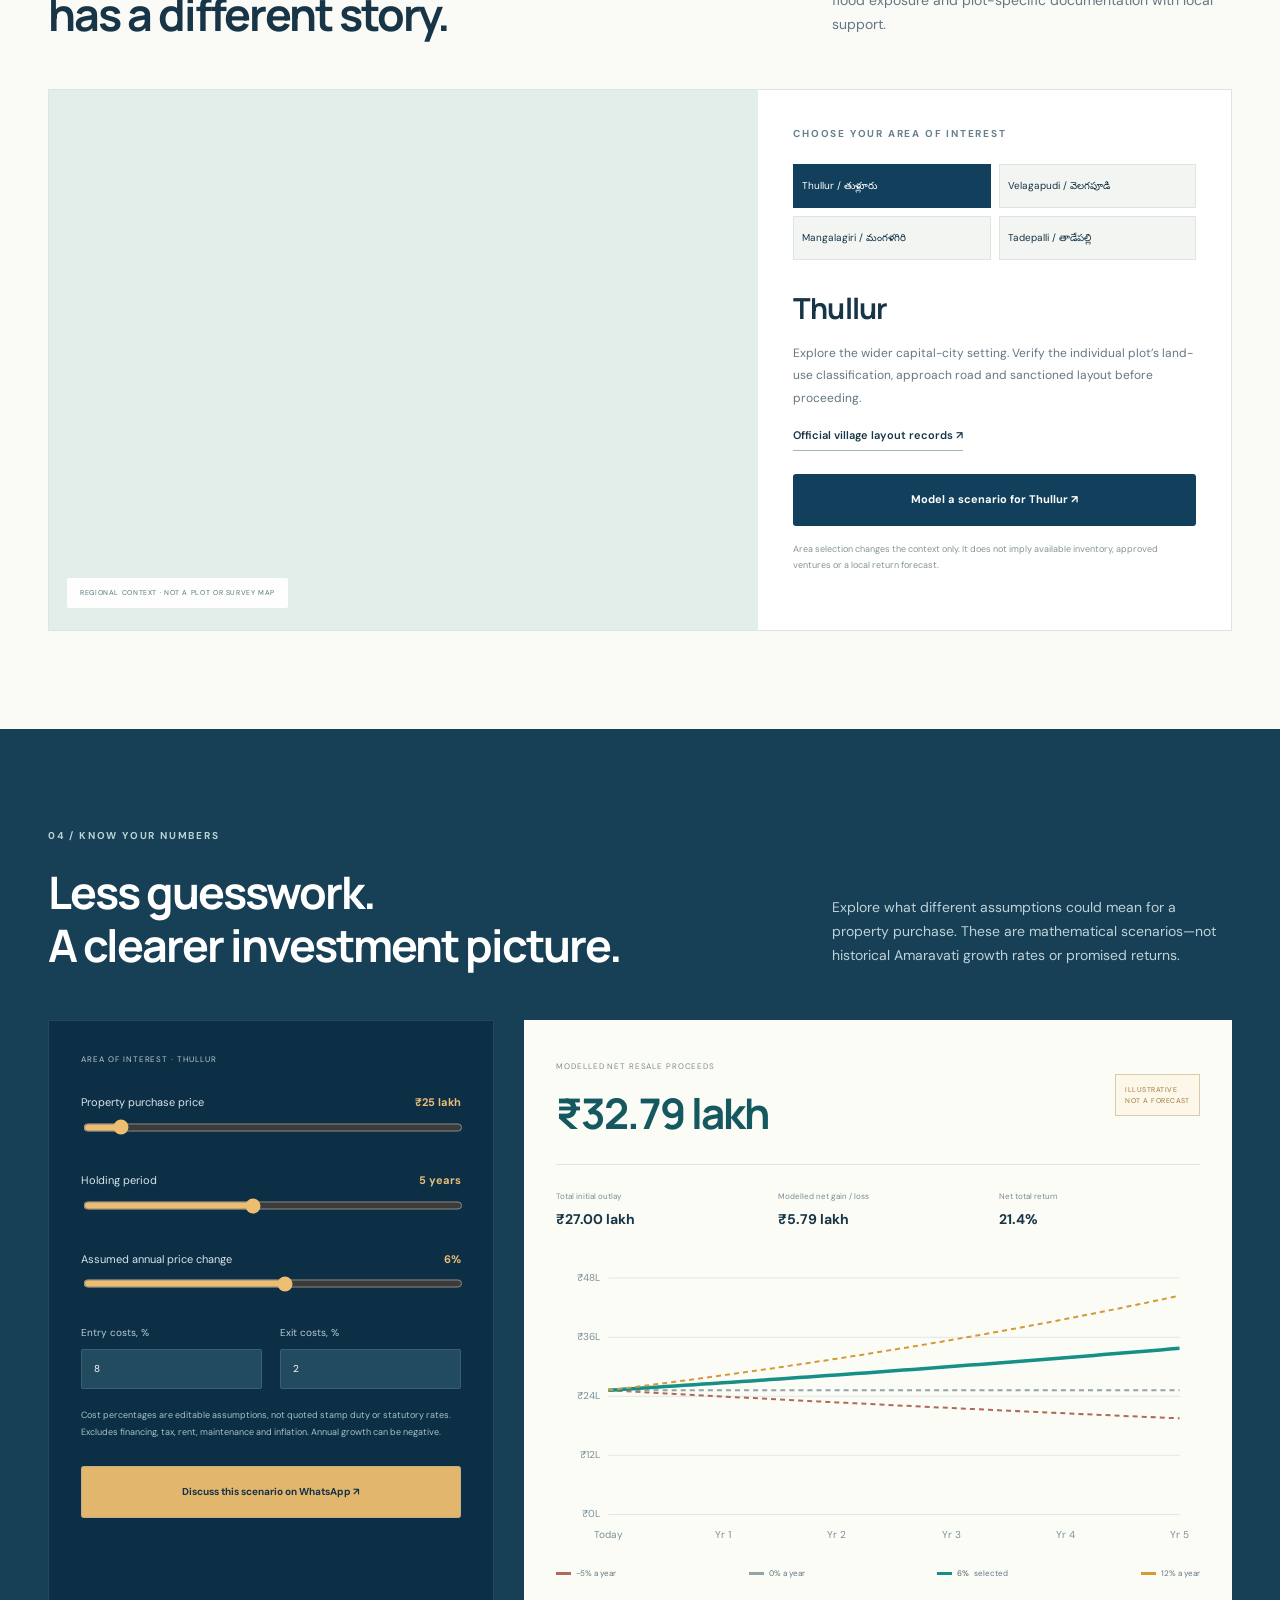
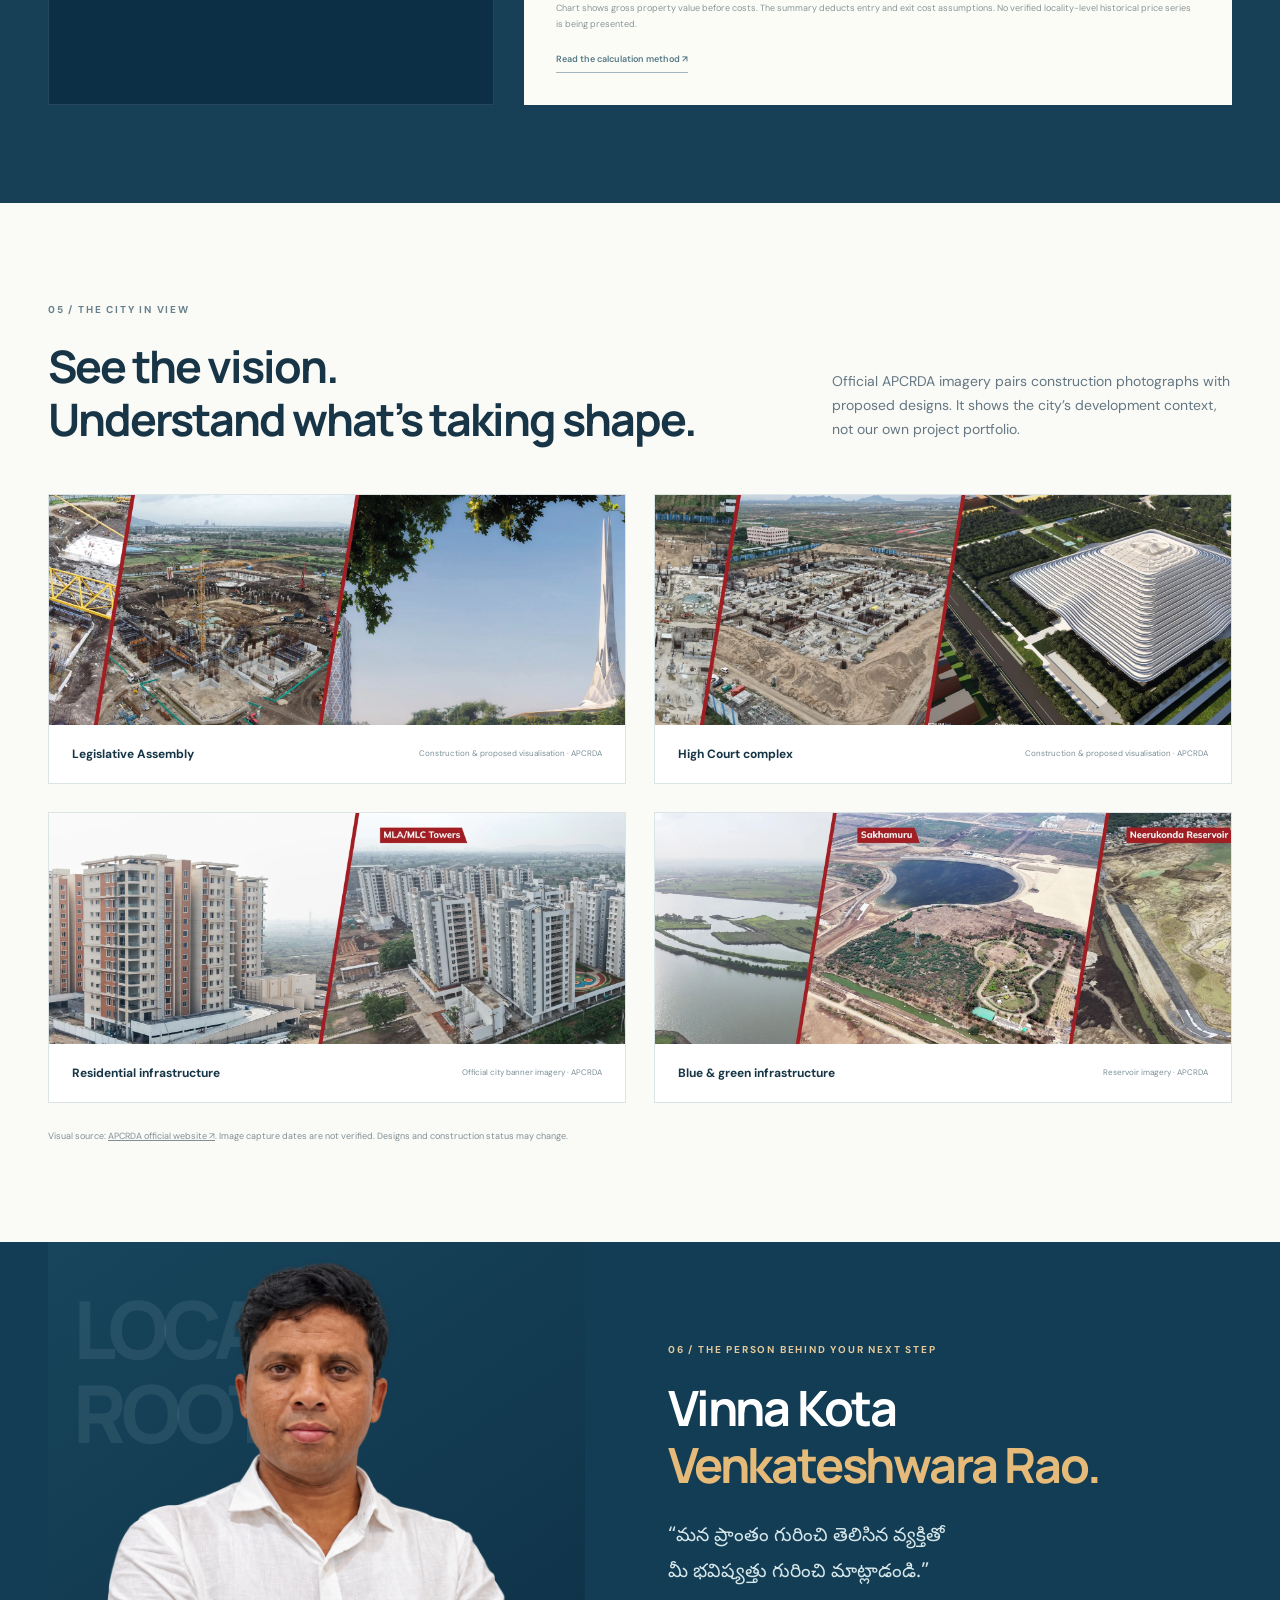
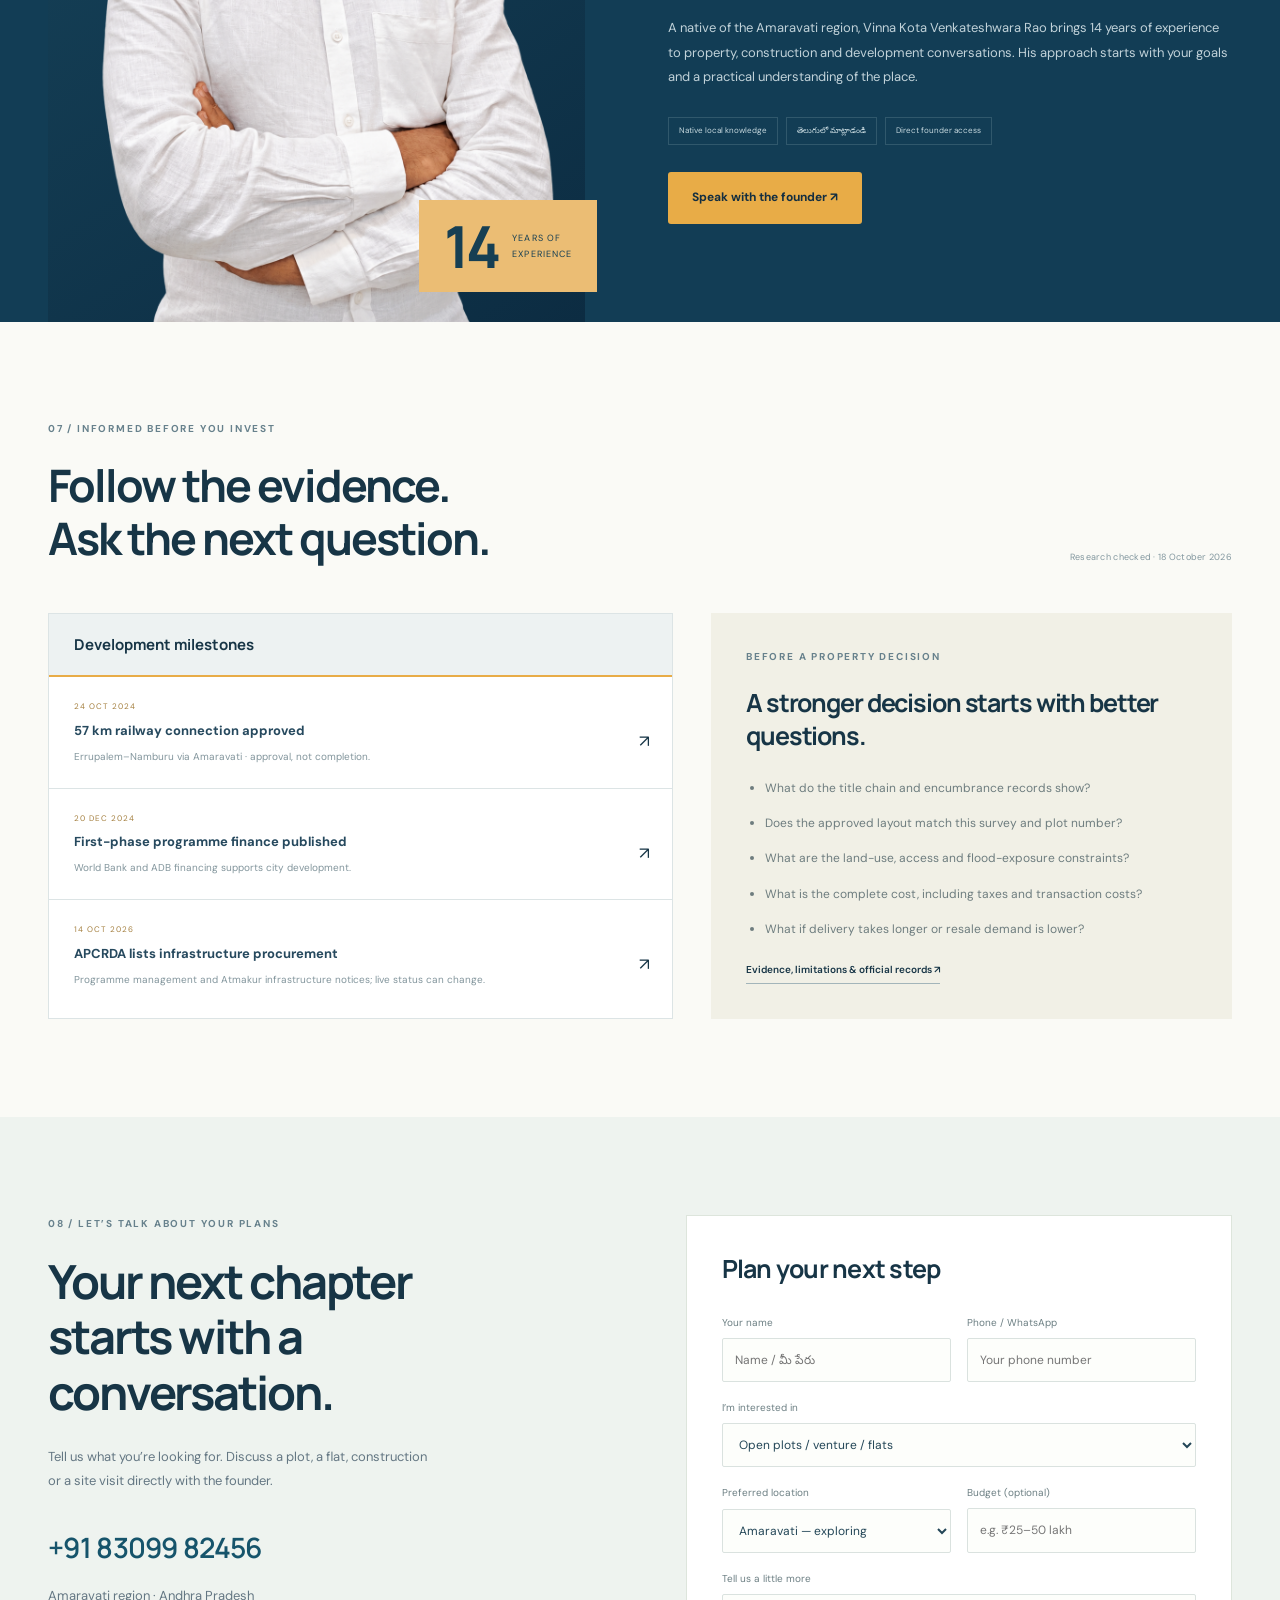
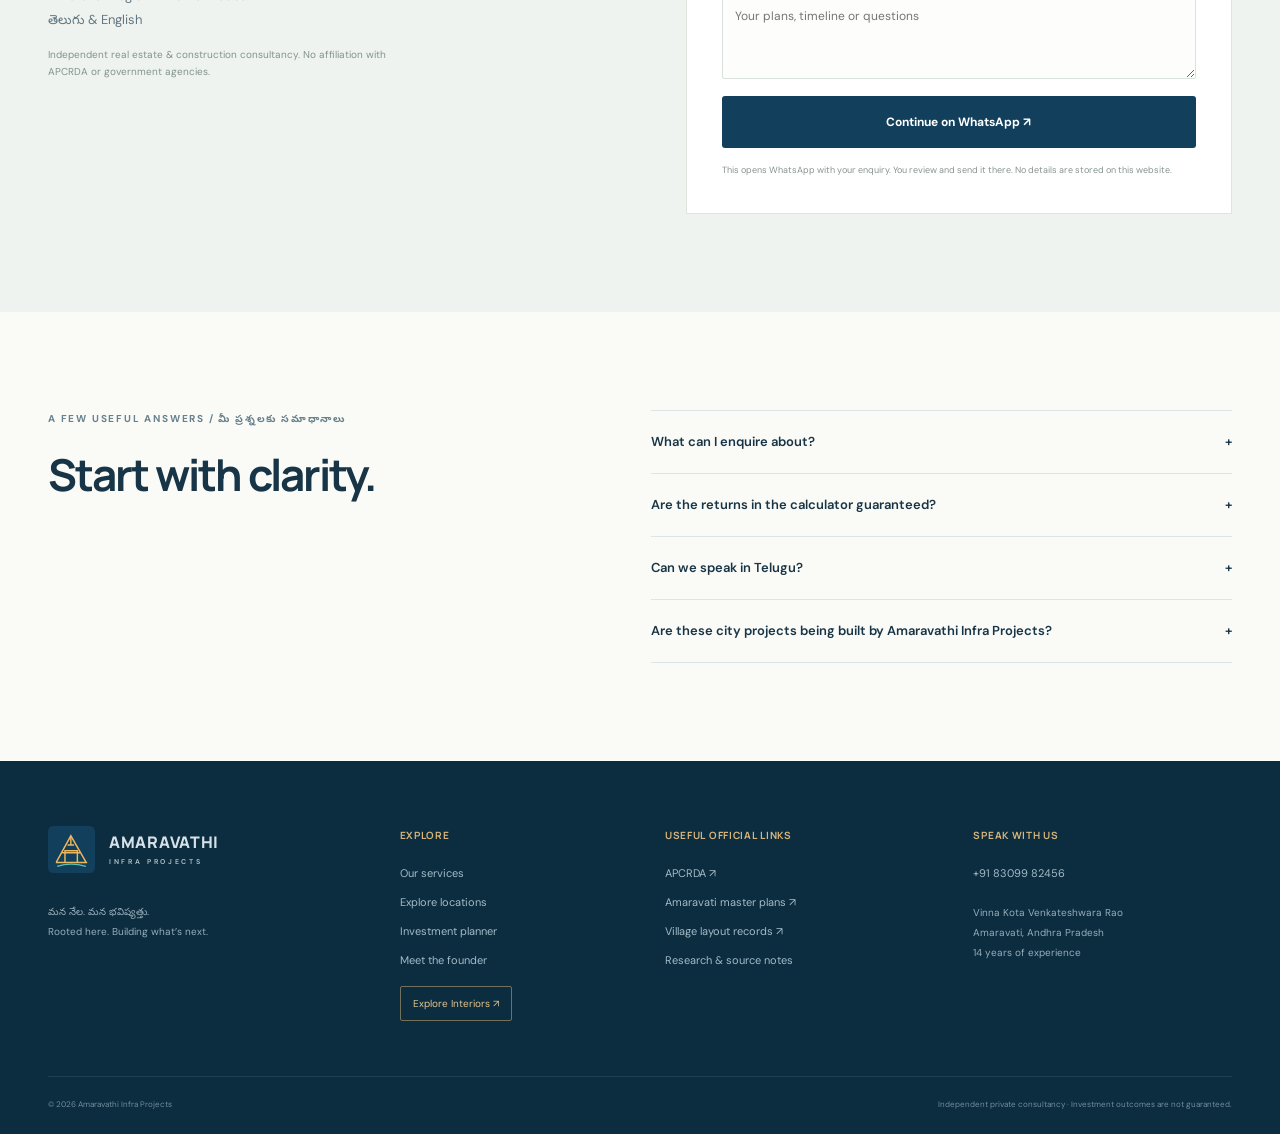
==== commit 81d50ce2: "Use custom domains, improve mobile layouts and speed up carousel" ====
--- a/index.html
+++ b/index.html
@@ -1,7 +1,7 @@
-<!doctype html><html lang="en"><head><meta charset="utf-8"><meta name="viewport" content="width=device-width,initial-scale=1"><title>Amaravathi Infra Projects | Plots, Real Estate & Construction in Amaravati</title><meta name="description" content="Explore plots, flat enquiries, construction and real estate services in Amaravati, Andhra Pradesh. Founder Vinna Kota Venkateshwara Rao brings 14 years of experience and native local knowledge. Research-backed city insights, location maps and a transparent investment calculator."><meta name="keywords" content="Amaravati plots, Amaravathi real estate, Amaravati construction, Andhra Pradesh property, Thullur plots, Mangalagiri property, Amaravathi Infra Projects, అమరావతి ప్లాట్లు"><meta name="theme-color" content="#123f5b"><meta property="og:type" content="website"><meta property="og:title" content="Amaravathi Infra Projects — Rooted here. Building what’s next."><meta property="og:description" content="Plots, construction and local real estate guidance in Amaravati. Meet Vinna Kota Venkateshwara Rao."><meta name="twitter:card" content="summary_large_image"><link rel="icon" href="assets/logo.svg" type="image/svg+xml"><link rel="preconnect" href="https://fonts.googleapis.com"><link rel="preconnect" href="https://fonts.gstatic.com" crossorigin><link href="https://fonts.googleapis.com/css2?family=DM+Sans:wght@400;500;600;700&family=Manrope:wght@400;500;600;700;800&family=Noto+Sans+Telugu:wght@400;500;600;700&display=swap" rel="stylesheet"><link rel="preload" as="image" href="assets/capital-02.webp"><link rel="stylesheet" href="styles.css"><script src="script.js" defer></script><script type="application/ld+json">{"@context": "https://schema.org", "@graph": [{"@type": "RealEstateAgent", "@id": "#business", "name": "Amaravathi Infra Projects", "description": "Independent real estate, plots, construction and development services in Amaravati, Andhra Pradesh.", "telephone": "+918309982456", "areaServed": {"@type": "Place", "name": "Amaravati, Andhra Pradesh, India"}, "founder": {"@type": "Person", "name": "Vinna Kota Venkateshwara Rao"}, "knowsLanguage": ["English", "Telugu"], "hasOfferCatalog": {"@type": "OfferCatalog", "name": "Our services", "itemListElement": [{"@type": "OfferCatalog", "name": "Open plots and flat enquiries"}, {"@type": "OfferCatalog", "name": "Construction and development"}, {"@type": "OfferCatalog", "name": "Real estate agency services"}]}}, {"@type": "FAQPage", "mainEntity": [{"@type": "Question", "name": "What services does Amaravathi Infra Projects provide?", "acceptedAnswer": {"@type": "Answer", "text": "We assist with open plots and venture enquiries, flat enquiries, construction and development, and real estate agency services in Amaravati and Andhra Pradesh."}}, {"@type": "Question", "name": "Are the investment returns shown on this website guaranteed?", "acceptedAnswer": {"@type": "Answer", "text": "No. The calculator shows mathematical scenarios based on assumptions you choose. It is not a record of local price growth, an appraisal or a guarantee."}}, {"@type": "Question", "name": "Can I discuss my requirements in Telugu?", "acceptedAnswer": {"@type": "Answer", "text": "Yes. You can speak with the founder in Telugu or English and arrange a local site visit."}}]}]}</script></head><body>
+<!doctype html><html lang="en"><head><meta charset="utf-8"><meta name="viewport" content="width=device-width,initial-scale=1"><title>Amaravathi Infra Projects | Plots, Real Estate & Construction in Amaravati</title><meta name="description" content="Explore plots, flat enquiries, construction and real estate services in Amaravati, Andhra Pradesh. Founder Vinna Kota Venkateshwara Rao brings 14 years of experience and native local knowledge. Research-backed city insights, location maps and a transparent investment calculator."><meta name="keywords" content="Amaravati plots, Amaravathi real estate, Amaravati construction, Andhra Pradesh property, Thullur plots, Mangalagiri property, Amaravathi Infra Projects, అమరావతి ప్లాట్లు"><meta name="theme-color" content="#123f5b"><meta property="og:type" content="website"><meta property="og:title" content="Amaravathi Infra Projects — Rooted here. Building what’s next."><meta property="og:description" content="Plots, construction and local real estate guidance in Amaravati. Meet Vinna Kota Venkateshwara Rao."><meta name="twitter:card" content="summary_large_image"><link rel="icon" href="assets/logo.svg" type="image/svg+xml"><link rel="preconnect" href="https://fonts.googleapis.com"><link rel="preconnect" href="https://fonts.gstatic.com" crossorigin><link href="https://fonts.googleapis.com/css2?family=DM+Sans:wght@400;500;600;700&family=Manrope:wght@400;500;600;700;800&family=Noto+Sans+Telugu:wght@400;500;600;700&display=swap" rel="stylesheet"><link rel="preload" as="image" href="assets/capital-02.webp"><link rel="stylesheet" href="styles.css"><script src="script.js" defer></script><script type="application/ld+json">{"@context": "https://schema.org", "@graph": [{"@type": "RealEstateAgent", "@id": "https://www.amaravathiinfrraprojects.com/#business", "name": "Amaravathi Infra Projects", "description": "Independent real estate, plots, construction and development services in Amaravati, Andhra Pradesh.", "telephone": "+918309982456", "areaServed": {"@type": "Place", "name": "Amaravati, Andhra Pradesh, India"}, "founder": {"@type": "Person", "name": "Vinna Kota Venkateshwara Rao"}, "knowsLanguage": ["English", "Telugu"], "hasOfferCatalog": {"@type": "OfferCatalog", "name": "Our services", "itemListElement": [{"@type": "OfferCatalog", "name": "Open plots and flat enquiries"}, {"@type": "OfferCatalog", "name": "Construction and development"}, {"@type": "OfferCatalog", "name": "Real estate agency services"}]}, "url": "https://www.amaravathiinfrraprojects.com/", "logo": "https://www.amaravathiinfrraprojects.com/assets/logo.svg"}, {"@type": "FAQPage", "mainEntity": [{"@type": "Question", "name": "What services does Amaravathi Infra Projects provide?", "acceptedAnswer": {"@type": "Answer", "text": "We assist with open plots and venture enquiries, flat enquiries, construction and development, and real estate agency services in Amaravati and Andhra Pradesh."}}, {"@type": "Question", "name": "Are the investment returns shown on this website guaranteed?", "acceptedAnswer": {"@type": "Answer", "text": "No. The calculator shows mathematical scenarios based on assumptions you choose. It is not a record of local price growth, an appraisal or a guarantee."}}, {"@type": "Question", "name": "Can I discuss my requirements in Telugu?", "acceptedAnswer": {"@type": "Answer", "text": "Yes. You can speak with the founder in Telugu or English and arrange a local site visit."}}]}]}</script><link rel="canonical" href="https://www.amaravathiinfrraprojects.com/"><meta property="og:url" content="https://www.amaravathiinfrraprojects.com/"><meta property="og:image" content="https://www.amaravathiinfrraprojects.com/assets/capital-02.webp"></head><body>
 <a class="skip" href="#main">Skip to content</a><div class="splash" aria-hidden="true"><img src="assets/logo.svg" alt=""><strong>AMARAVATHI</strong><span>ROOTED HERE. BUILDING WHAT’S NEXT.</span><i></i></div>
 <div class="utility"><div class="wrap"><span>అమరావతి · మన నేల. మన భవిష్యత్తు.</span><div><a href="tel:+918309982456">+91 83099 82456</a><button data-language aria-label="Switch website to Telugu">తెలుగు <b>EN</b></button></div></div></div>
-<header><div class="wrap identity"><a class="brand" href="index.html" aria-label="Amaravathi Infra Projects home"><img src="assets/logo.svg" width="59" height="59" alt=""><span><strong>AMARAVATHI</strong><small>INFRA PROJECTS</small></span></a><p data-en="Local roots. A larger vision." data-te="స్థానిక అనుబంధం. విశాలమైన దృష్టి.">Local roots. A larger vision.</p><a class="header-cta" href="#contact" data-en="Plan a site visit ↗" data-te="సైట్ సందర్శన కోసం ↗">Plan a site visit ↗</a><button class="menu" aria-label="Open navigation" aria-expanded="false" aria-controls="nav">☰</button></div><nav class="wrap" id="nav" aria-label="Main navigation"><a href="#opportunity" data-en="Why Amaravati" data-te="ఎందుకు అమరావతి">Why Amaravati</a><a href="#services" data-en="Our services" data-te="మా సేవలు">Our services</a><a href="#locations" data-en="Explore locations" data-te="ప్రాంతాలను చూడండి">Explore locations</a><a href="#calculator" data-en="Investment planner" data-te="పెట్టుబడి ప్రణాళిక">Investment planner</a><a href="#founder" data-en="Our founder" data-te="మా వ్యవస్థాపకుడు">Our founder</a><a href="research.html" data-en="Research & sources ↗" data-te="పరిశోధన & మూలాలు ↗">Research & sources ↗</a><a href="#contact" data-en="Contact" data-te="సంప్రదించండి">Contact</a><a class="interiors-nav" href="https://space-interiory.vercel.app/" target="_blank" rel="noopener noreferrer" data-en="Explore Interiors ↗" data-te="ఇంటీరియర్ సేవలు ↗">Explore Interiors ↗</a></nav></header>
+<header><div class="wrap identity"><a class="brand" href="index.html" aria-label="Amaravathi Infra Projects home"><img src="assets/logo.svg" width="59" height="59" alt=""><span><strong>AMARAVATHI</strong><small>INFRA PROJECTS</small></span></a><p data-en="Local roots. A larger vision." data-te="స్థానిక అనుబంధం. విశాలమైన దృష్టి.">Local roots. A larger vision.</p><a class="header-cta" href="#contact" data-en="Plan a site visit ↗" data-te="సైట్ సందర్శన కోసం ↗">Plan a site visit ↗</a><button class="menu" aria-label="Open navigation" aria-expanded="false" aria-controls="nav">☰</button></div><nav class="wrap" id="nav" aria-label="Main navigation"><a href="#opportunity" data-en="Why Amaravati" data-te="ఎందుకు అమరావతి">Why Amaravati</a><a href="#services" data-en="Our services" data-te="మా సేవలు">Our services</a><a href="#locations" data-en="Explore locations" data-te="ప్రాంతాలను చూడండి">Explore locations</a><a href="#calculator" data-en="Investment planner" data-te="పెట్టుబడి ప్రణాళిక">Investment planner</a><a href="#founder" data-en="Our founder" data-te="మా వ్యవస్థాపకుడు">Our founder</a><a href="research.html" data-en="Research & sources ↗" data-te="పరిశోధన & మూలాలు ↗">Research & sources ↗</a><a href="#contact" data-en="Contact" data-te="సంప్రదించండి">Contact</a><a class="interiors-nav" href="https://www.spacecraftsinteriory.com/" target="_blank" rel="noopener noreferrer" data-en="Explore Interiors ↗" data-te="ఇంటీరియర్ సేవలు ↗">Explore Interiors ↗</a></nav></header>
 <main id="main"><section class="hero" aria-label="Amaravati city and founder carousel" tabindex="0"><div class="hero-slide active"><img src="assets/capital-02.webp" alt="APCRDA banner showing government tower construction and an architectural visualisation" fetchpriority="high"><div class="hero-copy wrap"><span class="eyebrow light" data-en="ANDHRA PRADESH’S CAPITAL. YOUR NEXT CHAPTER." data-te="ఆంధ్రప్రదేశ్ రాజధాని. మీ కొత్త అధ్యాయం.">ANDHRA PRADESH’S CAPITAL. YOUR NEXT CHAPTER.</span><h1 data-en="A new capital.<br>A world of possibility." data-te="కొత్త రాజధాని.<br>కొత్త అవకాశాలు.">A new capital.<br>A world of possibility.</h1><p data-en="Discover Amaravati with someone who calls it home. Plots, construction and property guidance shaped by local knowledge and 14 years of experience." data-te="అమరావతిని సొంత ఊరిగా భావించే వ్యక్తి మార్గదర్శకత్వంలో మీ ప్రయాణం. స్థానిక పరిజ్ఞానం, 14 ఏళ్ల అనుభవంతో ప్లాట్లు, నిర్మాణం మరియు ఆస్తి సేవలు.">Discover Amaravati with someone who calls it home. Plots, construction and property guidance shaped by local knowledge and 14 years of experience.</p><div class="actions"><a class="btn gold" href="#contact" data-en="Explore your opportunities ↗" data-te="మీ అవకాశాలను తెలుసుకోండి ↗">Explore your opportunities ↗</a><a class="hero-link" href="#opportunity" data-en="Understand the bigger picture ↓" data-te="అభివృద్ధి ప్రణాళికలను చూడండి ↓">Understand the bigger picture ↓</a></div></div></div>
 <div class="hero-slide"><img src="assets/capital-07.webp" alt="APCRDA Seed Access Road photographs from the official city banner collection" loading="lazy"><div class="hero-copy wrap"><span class="eyebrow light" data-en="CONNECTIONS THAT SHAPE A CITY" data-te="నగర భవిష్యత్తును కలిపే మార్గాలు">CONNECTIONS THAT SHAPE A CITY</span><h2 data-en="Follow the infrastructure.<br>Understand the opportunity." data-te="మౌలిక వసతులను గమనించండి.<br>అవకాశాలను అర్థం చేసుకోండి.">Follow the infrastructure.<br>Understand the opportunity.</h2><p data-en="Roads, utilities and planned rail links are part of the capital’s development story. We help you ask the right questions before choosing a property." data-te="రోడ్లు, మౌలిక వసతులు, ప్రతిపాదిత రైలు మార్గాలు రాజధాని అభివృద్ధిలో భాగాలు. ఆస్తిని ఎంచుకునే ముందు సరైన ప్రశ్నలు అడగడంలో సహకరిస్తాము.">Roads, utilities and planned rail links are part of the capital’s development story. We help you ask the right questions before choosing a property.</p><a class="btn gold" href="#locations" data-en="Explore the region ↗" data-te="ప్రాంతాన్ని చూడండి ↗">Explore the region ↗</a></div></div>
 <div class="hero-slide"><img src="assets/capital-09.webp" alt="APCRDA official banner showing educational institutions in the Amaravati region" loading="lazy"><div class="hero-copy wrap"><span class="eyebrow light" data-en="A PLACE TO LIVE. A PLACE TO GROW." data-te="నివసించడానికి. ఎదగడానికి.">A PLACE TO LIVE. A PLACE TO GROW.</span><h2 data-en="Beyond a plot.<br>A place in the future." data-te="కేవలం స్థలం కాదు.<br>భవిష్యత్తులో మీ స్థానం.">Beyond a plot.<br>A place in the future.</h2><p data-en="Look at the whole neighbourhood: education, road access, essential services and the life you want to build." data-te="విద్య, రవాణా, అవసరమైన సేవలు, మీరు నిర్మించాలనుకునే జీవితాన్ని దృష్టిలో ఉంచుకుని నిర్ణయం తీసుకోండి.">Look at the whole neighbourhood: education, road access, essential services and the life you want to build.</p><a class="btn gold" href="#services" data-en="How we can help ↗" data-te="మా సహాయం పొందండి ↗">How we can help ↗</a></div></div>
@@ -9,7 +9,7 @@
 <div class="hero-bottom wrap"><span>అమరావతి ఇన్‌ఫ్రా ప్రాజెక్ట్స్</span><div class="carousel-controls"><button data-prev aria-label="Previous slide">←</button><span data-slide-count aria-live="polite">01 / 04</span><button data-next aria-label="Next slide">→</button><button data-pause aria-label="Pause slideshow" aria-pressed="false">Ⅱ</button></div></div><span class="image-credit">APCRDA reference imagery · photographs & proposed visualisations</span></section>
 <div class="update-strip"><div class="wrap"><strong data-en="CITY BRIEF" data-te="నగర సమాచారం">CITY BRIEF</strong><p data-en="Infrastructure. Institutions. Connectivity. See the evidence behind Amaravati’s next chapter." data-te="మౌలిక వసతులు. సంస్థలు. అనుసంధానం. అమరావతి కొత్త అధ్యాయానికి ఆధారాలను తెలుసుకోండి.">Infrastructure. Institutions. Connectivity. See the evidence behind Amaravati’s next chapter.</p><a href="research.html" data-en="Read the research ↗" data-te="పరిశోధనను చదవండి ↗">Read the research ↗</a></div></div>
 <section class="section wrap" id="services"><div class="section-head reveal"><div><span class="eyebrow" data-en="01 / WHAT WE DO" data-te="01 / మా సేవలు">01 / WHAT WE DO</span><h2 data-en="Your plans.<br>Our ground-level expertise." data-te="మీ ప్రణాళికలు.<br>మా స్థానిక నైపుణ్యం.">Your plans.<br>Our ground-level expertise.</h2></div><p data-en="From finding the right land to bringing a project to life, start with a direct conversation." data-te="అనువైన స్థలం ఎంపిక నుంచి నిర్మాణం వరకు—మాతో నేరుగా మాట్లాడండి.">From finding the right land to bringing a project to life, start with a direct conversation.</p></div><div class="service-grid"><a class="service-card reveal" href="#contact" data-service="Open plots / venture / flats"><span class="service-icon">▦</span><b>01</b><h3 data-en="Open plots & ventures" data-te="ఓపెన్ ప్లాట్లు & వెంచర్లు">Open plots & ventures</h3><p data-en="Plot and venture enquiries, location shortlisting and flat enquiries suited to your requirements." data-te="మీ అవసరాలకు తగిన ప్లాట్లు, వెంచర్లు, ప్రాంతాల ఎంపిక మరియు ఫ్లాట్ విచారణలు.">Plot and venture enquiries, location shortlisting and flat enquiries suited to your requirements.</p><span class="card-link" data-en="Discuss your requirements ↗" data-te="మీ అవసరాలను చర్చించండి ↗">Discuss your requirements ↗</span></a><a class="service-card reveal" href="#contact" data-service="Construction & development"><span class="service-icon">⌂</span><b>02</b><h3 data-en="Construction & development" data-te="నిర్మాణం & అభివృద్ధి">Construction & development</h3><p data-en="Explore your development plans, construction scope, site requirements and the next practical steps." data-te="మీ అభివృద్ధి ప్రణాళికలు, నిర్మాణ పనులు, సైట్ అవసరాలు, తదుపరి చర్యలను చర్చించండి.">Explore your development plans, construction scope, site requirements and the next practical steps.</p><span class="card-link" data-en="Talk through your project ↗" data-te="మీ ప్రాజెక్ట్ గురించి మాట్లాడండి ↗">Talk through your project ↗</span></a><a class="service-card reveal" href="#contact" data-service="Real estate agency"><span class="service-icon">⌖</span><b>03</b><h3 data-en="Real estate agency" data-te="రియల్ ఎస్టేట్ ఏజెన్సీ">Real estate agency</h3><p data-en="Local support for buyers, sellers and landowners, with property conversations in Telugu or English." data-te="కొనుగోలుదారులు, విక్రేతలు, భూయజమానులకు తెలుగు లేదా ఆంగ్లంలో స్థానిక సహకారం.">Local support for buyers, sellers and landowners, with property conversations in Telugu or English.</p><span class="card-link" data-en="Speak to a local expert ↗" data-te="స్థానిక నిపుణుడితో మాట్లాడండి ↗">Speak to a local expert ↗</span></a></div></section>
-<section class="related-interiors wrap" aria-label="Explore our interior design business"><div><span data-en="ALSO BY VINNA KOTA VENKATESHWARA RAO" data-te="విన్న కోట వెంకటేశ్వరరావు గారి మరో సేవ">ALSO BY VINNA KOTA VENKATESHWARA RAO</span><h2 data-en="From finding a home to making it yours." data-te="మీ ఇంటికి మీ ప్రత్యేకతను అందించండి.">From finding a home to making it yours.</h2><p data-en="Discover personalised home interiors, kitchens and custom spaces with Space Crafts Interiory." data-te="స్పేస్ క్రాఫ్ట్స్ ఇంటీరియరీతో మీ ఇంటి ఇంటీరియర్స్, కిచెన్లు మరియు ప్రత్యేక డిజైన్లను తెలుసుకోండి.">Discover personalised home interiors, kitchens and custom spaces with Space Crafts Interiory.</p></div><a class="btn dark" href="https://space-interiory.vercel.app/" target="_blank" rel="noopener noreferrer" data-en="Explore Interiors ↗" data-te="ఇంటీరియర్ సేవలు ↗">Explore Interiors ↗</a></section>
+<section class="related-interiors wrap" aria-label="Explore our interior design business"><div><span data-en="ALSO BY VINNA KOTA VENKATESHWARA RAO" data-te="విన్న కోట వెంకటేశ్వరరావు గారి మరో సేవ">ALSO BY VINNA KOTA VENKATESHWARA RAO</span><h2 data-en="From finding a home to making it yours." data-te="మీ ఇంటికి మీ ప్రత్యేకతను అందించండి.">From finding a home to making it yours.</h2><p data-en="Discover personalised home interiors, kitchens and custom spaces with Space Crafts Interiory." data-te="స్పేస్ క్రాఫ్ట్స్ ఇంటీరియరీతో మీ ఇంటి ఇంటీరియర్స్, కిచెన్లు మరియు ప్రత్యేక డిజైన్లను తెలుసుకోండి.">Discover personalised home interiors, kitchens and custom spaces with Space Crafts Interiory.</p></div><a class="btn dark" href="https://www.spacecraftsinteriory.com/" target="_blank" rel="noopener noreferrer" data-en="Explore Interiors ↗" data-te="ఇంటీరియర్ సేవలు ↗">Explore Interiors ↗</a></section>
 <section class="opportunity section" id="opportunity"><div class="wrap"><div class="section-head reveal"><div><span class="eyebrow" data-en="02 / THE AMARAVATI OPPORTUNITY" data-te="02 / అమరావతి అవకాశాలు">02 / THE AMARAVATI OPPORTUNITY</span><h2 data-en="A compelling story.<br>Built on more than promise." data-te="ఆశలకు మించి.<br>ఆధారాలతో అభివృద్ధి.">A compelling story.<br>Built on more than promise.</h2></div><p data-en="A planned capital, institutional finance and regional connections make Amaravati worth understanding. Here is what official sources actually say." data-te="ప్రణాళికాబద్ధమైన రాజధాని, సంస్థాగత నిధులు, ప్రాంతీయ అనుసంధానం—అధికారిక మూలాలు చెప్పే వివరాలు ఇవే.">A planned capital, institutional finance and regional connections make Amaravati worth understanding. Here is what official sources actually say.</p></div><div class="evidence-grid"><article><span>PLANNED CITY FOOTPRINT</span><strong>217 <small>km²</small></strong><p data-en="The master-planned capital city area." data-te="ప్రణాళికాబద్ధమైన రాజధాని నగర విస్తీర్ణం.">The master-planned capital city area.</p><a href="https://www.worldbank.org/en/brief/2024/12/20/world-bank-support-for-amaravati-as-a-growth-hub-in-andhra-pradesh" target="_blank" rel="noopener">World Bank · Dec 2024 ↗</a></article><article><span>DEVELOPMENT FINANCE</span><strong>$1.589<small>bn</small></strong><p data-en="World Bank + ADB support for the first-phase programme; rounded total." data-te="మొదటి దశకు ప్రపంచ బ్యాంకు + ADB మద్దతు; సుమారు మొత్తం.">World Bank + ADB support for the first-phase programme; rounded total.</p><a href="https://www.worldbank.org/en/brief/2024/12/20/world-bank-support-for-amaravati-as-a-growth-hub-in-andhra-pradesh" target="_blank" rel="noopener">$800m + $788.8m ↗</a></article><article><span>APPROVED RAIL CONNECTION</span><strong>57 <small>km</small></strong><p data-en="Errupalem–Namburu line via Amaravati, approved in October 2024." data-te="అమరావతి మీదుగా ఎర్రుపాలెం–నంబూరు రైలు మార్గం; అక్టోబర్ 2024లో ఆమోదం.">Errupalem–Namburu line via Amaravati, approved in October 2024.</p><a href="https://www.pib.gov.in/PressReleasePage.aspx?PRID=2067967&lang=2&reg=48" target="_blank" rel="noopener">Ministry of Railways ↗</a></article><article><span>LONG-TERM PLANNING CAPACITY</span><strong>3.5 <small>million</small></strong><p data-en="Population the 2050 city master plan is designed to accommodate; not current population." data-te="2050 ప్రణాళికలో ఉద్దేశించిన జనాభా సామర్థ్యం; ఇది ప్రస్తుత జనాభా కాదు.">Population the 2050 city master plan is designed to accommodate; not current population.</p><a href="https://www.worldbank.org/en/news/press-release/2024/12/20/world-bank-supports-inclusive-and-sustainable-development-of-amaravati-city" target="_blank" rel="noopener">World Bank · Master plan ↗</a></article></div>
 <div class="funding-grid"><div class="funding-panel reveal"><span class="eyebrow" data-en="THE FOUNDATION OF THE FIRST PHASE" data-te="మొదటి దశ అభివృద్ధికి పునాది">THE FOUNDATION OF THE FIRST PHASE</span><h3 data-en="Where the programme finance comes from." data-te="అభివృద్ధి నిధుల మూలాలు.">Where the programme finance comes from.</h3><p>US$ million · $1,780m first-phase government programme</p><div class="finance-bar" role="img" aria-label="World Bank 800 million dollars, ADB 788.8 million dollars, remaining programme financing approximately 191.2 million dollars"><i style="--part:44.94%;--color:#154f6c"></i><i style="--part:44.31%;--color:#25a392"></i><i style="--part:10.75%;--color:#e5ae52"></i></div><div class="finance-legend"><div><i></i><span>World Bank</span><b>$800m</b></div><div><i></i><span>Asian Development Bank</span><b>$788.8m</b></div><div><i></i><span>Remaining programme financing*</span><b>≈$191.2m</b></div></div><small>*Calculated balance from the published $1.78bn programme total; rounded. Development finance is not a measure of property appreciation.</small><a class="text-link" href="research.html#funding">Source & calculation notes ↗</a></div><div class="reasons"><article><span>01</span><div><h3 data-en="A planned urban framework" data-te="ప్రణాళికాబద్ధమైన నగర నిర్మాణం">A planned urban framework</h3><p data-en="A city-scale plan offers context for land use, roads and public infrastructure. Check the specific plot’s zoning." data-te="భూ వినియోగం, రోడ్లు, మౌలిక వసతులకు నగర ప్రణాళిక ఆధారం. ప్రతి ప్లాట్ జోనింగ్‌ను విడిగా పరిశీలించాలి.">A city-scale plan offers context for land use, roads and public infrastructure. Check the specific plot’s zoning.</p></div></article><article><span>02</span><div><h3 data-en="Infrastructure with institutional backing" data-te="సంస్థాగత మద్దతుతో మౌలిక వసతులు">Infrastructure with institutional backing</h3><p data-en="The financed programme covers urban systems, climate resilience and governance. Delivery timelines still matter." data-te="నగర వ్యవస్థలు, వాతావరణ స్థితిస్థాపకత, పాలనకు నిధుల మద్దతు ఉంది. అమలు కాలవ్యవధులను పరిశీలించాలి.">The financed programme covers urban systems, climate resilience and governance. Delivery timelines still matter.</p></div></article><article><span>03</span><div><h3 data-en="A connected regional setting" data-te="ప్రాంతీయ అనుసంధానం">A connected regional setting</h3><p data-en="Amaravati sits within the broader Vijayawada–Guntur region. Compare actual access and amenities on a site visit." data-te="అమరావతి విజయవాడ–గుంటూరు ప్రాంతంలో ఉంది. సైట్ సందర్శనలో రవాణా, సౌకర్యాలను పరిశీలించండి.">Amaravati sits within the broader Vijayawada–Guntur region. Compare actual access and amenities on a site visit.</p></div></article></div></div></div></section>
 <section class="section wrap" id="locations"><div class="section-head reveal"><div><span class="eyebrow" data-en="03 / EXPLORE THE REGION" data-te="03 / ప్రాంతాన్ని తెలుసుకోండి">03 / EXPLORE THE REGION</span><h2 data-en="Every location<br>has a different story." data-te="ప్రతి ప్రాంతానికీ<br>ఒక ప్రత్యేకత.">Every location<br>has a different story.</h2></div><p data-en="Start with the map. Then explore land-use records, access, flood exposure and plot-specific documentation with local support." data-te="మ్యాప్‌తో ప్రారంభించండి. తరువాత భూ వినియోగం, రవాణా, వరద ప్రభావం, ఆస్తి పత్రాలను పరిశీలించండి.">Start with the map. Then explore land-use records, access, flood exposure and plot-specific documentation with local support.</p></div><div class="location-grid"><div class="geo-map"><iframe id="region-map" title="OpenStreetMap regional map of Amaravati, Vijayawada and Guntur" loading="lazy" src="https://www.openstreetmap.org/export/embed.html?bbox=80.29%2C16.30%2C80.78%2C16.69&amp;layer=mapnik"></iframe><div class="map-caption">REGIONAL CONTEXT · NOT A PLOT OR SURVEY MAP</div></div><div class="location-info"><span class="eyebrow" data-en="CHOOSE YOUR AREA OF INTEREST" data-te="మీకు ఆసక్తి ఉన్న ప్రాంతం">CHOOSE YOUR AREA OF INTEREST</span><div class="locality-tabs" role="group" aria-label="Areas of interest"><button data-area="thullur" aria-pressed="true">Thullur / తుళ్లూరు</button><button data-area="velagapudi" aria-pressed="false">Velagapudi / వెలగపూడి</button><button data-area="mangalagiri" aria-pressed="false">Mangalagiri / మంగళగిరి</button><button data-area="tadepalli" aria-pressed="false">Tadepalli / తాడేపల్లి</button></div><h3 data-area-title>Thullur</h3><p data-area-note>Explore the wider capital-city setting. Verify the individual plot’s land-use classification, approach road and sanctioned layout before proceeding.</p><a href="https://crda.ap.gov.in/apcrdav2/views/crdalpslayouts.aspx" class="text-link" target="_blank" rel="noopener">Official village layout records ↗</a><a class="btn dark" href="#calculator" data-area-plan>Model a scenario for Thullur ↗</a><small>Area selection changes the context only. It does not imply available inventory, approved ventures or a local return forecast.</small></div></div></section>
@@ -19,4 +19,4 @@
 <section class="section wrap"><div class="section-head"><div><span class="eyebrow" data-en="07 / INFORMED BEFORE YOU INVEST" data-te="07 / నిర్ణయానికి ముందు సమాచారం">07 / INFORMED BEFORE YOU INVEST</span><h2 data-en="Follow the evidence.<br>Ask the next question." data-te="ఆధారాలను పరిశీలించండి.<br>సరైన ప్రశ్నలు అడగండి.">Follow the evidence.<br>Ask the next question.</h2></div><span class="research-date">Research checked · 18 October 2026</span></div><div class="brief-grid"><div class="brief-board"><h3 data-en="Development milestones" data-te="అభివృద్ధి మైలురాళ్లు">Development milestones</h3><a href="https://www.pib.gov.in/PressReleasePage.aspx?PRID=2067967&lang=2&reg=48" target="_blank" rel="noopener"><time>24 OCT 2024</time><strong>57 km railway connection approved</strong><span>Errupalem–Namburu via Amaravati · approval, not completion.</span><b>↗</b></a><a href="https://www.worldbank.org/en/brief/2024/12/20/world-bank-support-for-amaravati-as-a-growth-hub-in-andhra-pradesh" target="_blank" rel="noopener"><time>20 DEC 2024</time><strong>First-phase programme finance published</strong><span>World Bank and ADB financing supports city development.</span><b>↗</b></a><a href="https://crda.ap.gov.in/Apcrdav2/views/NotificationsView.aspx" target="_blank" rel="noopener"><time>14 OCT 2026</time><strong>APCRDA lists infrastructure procurement</strong><span>Programme management and Atmakur infrastructure notices; live status can change.</span><b>↗</b></a></div><div class="buyer-check"><span class="eyebrow" data-en="BEFORE A PROPERTY DECISION" data-te="ఆస్తి నిర్ణయానికి ముందు">BEFORE A PROPERTY DECISION</span><h3 data-en="A stronger decision starts with better questions." data-te="సరైన ప్రశ్నలతో మెరుగైన నిర్ణయం.">A stronger decision starts with better questions.</h3><ul><li>What do the title chain and encumbrance records show?</li><li>Does the approved layout match this survey and plot number?</li><li>What are the land-use, access and flood-exposure constraints?</li><li>What is the complete cost, including taxes and transaction costs?</li><li>What if delivery takes longer or resale demand is lower?</li></ul><a class="text-link" href="research.html">Evidence, limitations & official records ↗</a></div></div></section>
 <section class="section contact-section" id="contact"><div class="wrap contact-grid"><div><span class="eyebrow" data-en="08 / LET’S TALK ABOUT YOUR PLANS" data-te="08 / మీ ప్రణాళికలు చర్చిద్దాం">08 / LET’S TALK ABOUT YOUR PLANS</span><h2 data-en="Your next chapter<br>starts with a conversation." data-te="మీ కొత్త అధ్యాయం<br>ఒక సంభాషణతో ప్రారంభం.">Your next chapter<br>starts with a conversation.</h2><p data-en="Tell us what you’re looking for. Discuss a plot, a flat, construction or a site visit directly with the founder." data-te="ప్లాట్, ఫ్లాట్, నిర్మాణం లేదా సైట్ సందర్శన గురించి మీ అవసరాలను వ్యవస్థాపకుడితో నేరుగా చర్చించండి.">Tell us what you’re looking for. Discuss a plot, a flat, construction or a site visit directly with the founder.</p><a class="contact-phone" href="tel:+918309982456">+91 83099 82456</a><p>Amaravati region · Andhra Pradesh<br>తెలుగు & English</p><small>Independent real estate & construction consultancy. No affiliation with APCRDA or government agencies.</small></div><form class="contact-form" data-enquiry><h3 data-en="Plan your next step" data-te="మీ తదుపరి అడుగు">Plan your next step</h3><div class="form-row"><label>Your name<input name="Name" required autocomplete="name" placeholder="Name / మీ పేరు"></label><label>Phone / WhatsApp<input name="Phone" required type="tel" inputmode="tel" autocomplete="tel" pattern="[+0-9 ()-]{8,20}" placeholder="Your phone number"></label></div><label>I’m interested in<select name="Service" id="service-choice"><option>Open plots / venture / flats</option><option>Construction & development</option><option>Real estate agency</option><option>Site visit</option></select></label><div class="form-row"><label>Preferred location<select name="Location"><option>Amaravati — exploring</option> <option>Thullur</option><option>Velagapudi</option><option>Mangalagiri</option><option>Tadepalli</option><option>Other in Andhra Pradesh</option></select></label><label>Budget (optional)<input name="Budget" placeholder="e.g. ₹25–50 lakh"></label></div><label>Tell us a little more<textarea name="Message" rows="3" placeholder="Your plans, timeline or questions"></textarea></label><button class="btn dark" type="submit" data-en="Continue on WhatsApp ↗" data-te="WhatsApp లో కొనసాగించండి ↗">Continue on WhatsApp ↗</button><small>This opens WhatsApp with your enquiry. You review and send it there. No details are stored on this website.</small></form></div></section>
 <section class="section wrap faq"><div><span class="eyebrow">A FEW USEFUL ANSWERS / మీ ప్రశ్నలకు సమాధానాలు</span><h2 data-en="Start with clarity." data-te="స్పష్టతతో ప్రారంభించండి.">Start with clarity.</h2></div><div><details><summary>What can I enquire about?</summary><p>Open plots and ventures, flat enquiries, construction and development, real estate agency services and a local site visit. Property availability and project approvals are discussed individually.</p></details><details><summary>Are the returns in the calculator guaranteed?</summary><p>No. You choose the growth rate, holding period and costs. The calculator shows a mathematical outcome, not a valuation, historical return, recommendation or guaranteed profit.</p></details><details><summary>Can we speak in Telugu?</summary><p>Yes. You can discuss your requirements in Telugu or English. తెలుగులో నేరుగా మాట్లాడండి.</p></details><details><summary>Are these city projects being built by Amaravathi Infra Projects?</summary><p>No. The city imagery and infrastructure data are attributed to APCRDA and other official sources. They illustrate regional development, not our own completed projects or government affiliation.</p></details></div></section>
-</main><footer><div class="wrap footer-grid"><div><a class="brand" href="index.html"><img src="assets/logo.svg" width="55" height="55" alt=""><span><strong>AMARAVATHI</strong><small>INFRA PROJECTS</small></span></a><p>మన నేల. మన భవిష్యత్తు.<br>Rooted here. Building what’s next.</p></div><div><h3>Explore</h3><a href="#services">Our services</a><a href="#locations">Explore locations</a><a href="#calculator">Investment planner</a><a href="#founder">Meet the founder</a><a class="interiors-footer" href="https://space-interiory.vercel.app/" target="_blank" rel="noopener noreferrer">Explore Interiors ↗</a></div><div><h3>Useful official links</h3><a href="https://crda.ap.gov.in/APCRDAV2/views/Home.aspx" target="_blank" rel="noopener">APCRDA ↗</a><a href="https://crda.ap.gov.in/apcrdav2/Views/AmaravatiMasterPlans.aspx" target="_blank" rel="noopener">Amaravati master plans ↗</a><a href="https://crda.ap.gov.in/apcrdav2/views/crdalpslayouts.aspx" target="_blank" rel="noopener">Village layout records ↗</a><a href="research.html">Research & source notes</a></div><div><h3>Speak with us</h3><a href="tel:+918309982456">+91 83099 82456</a><p>Vinna Kota Venkateshwara Rao<br>Amaravati, Andhra Pradesh<br>14 years of experience</p></div></div><div class="wrap footer-bottom"><span>© <span data-year>2026</span> Amaravathi Infra Projects</span><span>Independent private consultancy · Investment outcomes are not guaranteed.</span></div></footer><a class="whatsapp" href="https://wa.me/918309982456?text=Hello%2C%20I%27d%20like%20to%20discuss%20Amaravati%20property%20with%20Amaravathi%20Infra%20Projects." target="_blank" rel="noopener" aria-label="Chat with Amaravathi Infra Projects on WhatsApp"><svg viewBox="0 0 32 32" aria-hidden="true"><path fill="currentColor" d="M16 3a12 12 0 0 0-10.4 18L3 29l8.3-2.4A12 12 0 1 0 16 3Zm0 22a10 10 0 0 1-4.5-1.1l-.4-.2-4.6 1.4 1.5-4.5-.3-.4A10 10 0 1 1 16 25Zm5.5-7.3c-.3-.1-1.7-.8-1.9-.9-.3-.1-.4-.1-.6.2l-.9 1.1c-.2.2-.4.2-.7.1-2-.9-3.4-2.1-4.5-4-.2-.3 0-.5.1-.6l.7-.8c.1-.2.2-.4.1-.6l-.9-2.1c-.2-.5-.4-.4-.6-.4h-.5c-.2 0-.5.1-.7.3-.3.3-.9.9-.9 2.2s1 2.5 1.1 2.7c.2.2 1.9 3 4.6 4.2 2.7 1.2 2.7.8 3.2.7.5 0 1.6-.6 1.8-1.3.2-.6.2-1.2.1-1.3-.1-.1-.3-.2-.6-.3Z"/></svg></a></body></html>
+</main><footer><div class="wrap footer-grid"><div><a class="brand" href="index.html"><img src="assets/logo.svg" width="55" height="55" alt=""><span><strong>AMARAVATHI</strong><small>INFRA PROJECTS</small></span></a><p>మన నేల. మన భవిష్యత్తు.<br>Rooted here. Building what’s next.</p></div><div><h3>Explore</h3><a href="#services">Our services</a><a href="#locations">Explore locations</a><a href="#calculator">Investment planner</a><a href="#founder">Meet the founder</a><a class="interiors-footer" href="https://www.spacecraftsinteriory.com/" target="_blank" rel="noopener noreferrer">Explore Interiors ↗</a></div><div><h3>Useful official links</h3><a href="https://crda.ap.gov.in/APCRDAV2/views/Home.aspx" target="_blank" rel="noopener">APCRDA ↗</a><a href="https://crda.ap.gov.in/apcrdav2/Views/AmaravatiMasterPlans.aspx" target="_blank" rel="noopener">Amaravati master plans ↗</a><a href="https://crda.ap.gov.in/apcrdav2/views/crdalpslayouts.aspx" target="_blank" rel="noopener">Village layout records ↗</a><a href="research.html">Research & source notes</a></div><div><h3>Speak with us</h3><a href="tel:+918309982456">+91 83099 82456</a><p>Vinna Kota Venkateshwara Rao<br>Amaravati, Andhra Pradesh<br>14 years of experience</p></div></div><div class="wrap footer-bottom"><span>© <span data-year>2026</span> Amaravathi Infra Projects</span><span>Independent private consultancy · Investment outcomes are not guaranteed.</span></div></footer><a class="whatsapp" href="https://wa.me/918309982456?text=Hello%2C%20I%27d%20like%20to%20discuss%20Amaravati%20property%20with%20Amaravathi%20Infra%20Projects." target="_blank" rel="noopener" aria-label="Chat with Amaravathi Infra Projects on WhatsApp"><svg viewBox="0 0 32 32" aria-hidden="true"><path fill="currentColor" d="M16 3a12 12 0 0 0-10.4 18L3 29l8.3-2.4A12 12 0 1 0 16 3Zm0 22a10 10 0 0 1-4.5-1.1l-.4-.2-4.6 1.4 1.5-4.5-.3-.4A10 10 0 1 1 16 25Zm5.5-7.3c-.3-.1-1.7-.8-1.9-.9-.3-.1-.4-.1-.6.2l-.9 1.1c-.2.2-.4.2-.7.1-2-.9-3.4-2.1-4.5-4-.2-.3 0-.5.1-.6l.7-.8c.1-.2.2-.4.1-.6l-.9-2.1c-.2-.5-.4-.4-.6-.4h-.5c-.2 0-.5.1-.7.3-.3.3-.9.9-.9 2.2s1 2.5 1.1 2.7c.2.2 1.9 3 4.6 4.2 2.7 1.2 2.7.8 3.2.7.5 0 1.6-.6 1.8-1.3.2-.6.2-1.2.1-1.3-.1-.1-.3-.2-.6-.3Z"/></svg></a></body></html>
--- a/styles.css
+++ b/styles.css
@@ -32,3 +32,44 @@
 /* Related founder-led interior design business. */
 nav a.interiors-nav{height:auto;align-self:center;padding:8px 12px;border:1px solid #d2b986;border-radius:3px;background:#fbf5e9;color:#6d552b;font-size:10px;white-space:nowrap}.related-interiors{display:flex;align-items:center;justify-content:space-between;gap:35px;padding:32px 0 45px}.related-interiors>div>span{font-size:8px;letter-spacing:.13em;color:#8a9283}.related-interiors h2{font-size:27px;line-height:1.3;letter-spacing:-.035em;margin:8px 0}.related-interiors p{font-size:11px;margin:0;max-width:650px}.related-interiors>.btn{font-size:11px;flex-shrink:0;min-height:46px}.footer-grid>div>a.interiors-footer{display:inline-flex;border:1px solid #d8b57880;color:#e3c58f;padding:8px 12px;margin-top:7px;border-radius:2px;font-size:10px}
 @media(max-width:650px){.related-interiors{flex-direction:column;align-items:flex-start;gap:20px;padding:0 0 50px}.related-interiors h2{font-size:26px}.related-interiors>div>span{font-size:7px}.related-interiors p{font-size:11px}nav a.interiors-nav{font-size:11px;justify-content:center;padding:12px 8px}}
+
+/* Responsive refinements for compact phones and intermediate tablet widths. */
+.wrap,.section-head>*,.service-card,.funding-grid>*,.location-grid>*,.planner-grid>*,.brief-grid>*,.contact-grid>*,.footer-grid>*{min-width:0}
+h1,h2,h3,.brand,.contact-phone,.finance-legend span{overflow-wrap:break-word}
+nav.wrap{flex-wrap:wrap;min-height:51px;height:auto}nav.wrap>a{min-height:51px}
+nav a.interiors-nav{min-height:36px}
+.locality-tabs button,.menu,.contact-form input,.contact-form select,.contact-form textarea{min-height:44px}
+.hero-founder-info h2,.founder-copy h2{overflow-wrap:anywhere}
+@media(min-width:651px) and (max-width:1050px){
+ .funding-grid,.planner-grid,.contact-grid{grid-template-columns:1fr}
+ .planner-controls{display:grid;grid-template-columns:1fr 1fr;column-gap:28px}
+ .planner-controls>.context-label,.planner-controls>.cost-fields,.planner-controls>small,.planner-controls>.btn{grid-column:1/-1}
+ .planner-controls>label,.planner-controls>input[type=range]{grid-column:1/-1}
+ .result-top{flex-direction:row;align-items:center}
+}
+@media(max-width:650px){
+ nav.wrap{height:auto;min-height:0}nav.wrap>a{min-height:44px}
+ nav.wrap.open{max-height:calc(100svh - 90px);overflow-y:auto}
+ .carousel-controls{flex-shrink:0;gap:8px}
+ .carousel-controls button{width:40px;height:40px;flex:0 0 40px}
+ .carousel-controls span{white-space:nowrap}
+ .hero-copy .actions{max-width:100%}
+ .hero-copy .btn{max-width:100%;text-align:center;white-space:normal}
+ .finance-legend>div{align-items:flex-start}
+ .finance-legend span{min-width:0;flex:1}.finance-legend b{white-space:nowrap}
+ .cost-fields label{min-width:0}.result-numbers{gap:10px}
+ .map-caption{max-width:calc(100% - 36px);line-height:1.7}
+ .research-document table{max-width:100%}
+}
+@media(max-width:480px){
+ .hero-bottom>span{display:none}.hero-bottom{justify-content:flex-end}
+ .hero h1,.hero h2{font-size:clamp(34px,10.5vw,48px)}
+ .hero-copy{padding-top:35px;padding-bottom:125px}
+ .hero-copy>p{font-size:12px;line-height:1.85}
+ .founder-hero-info{padding:16px}.founder-hero h2{font-size:30px}
+ .founder-hero .founder-cutout{height:48%;width:78%;right:-5%}
+ .result-top{gap:10px}.result-top strong{font-size:27px}.result-badge{font-size:6px}
+ .result-numbers b{font-size:12px}.result-numbers span{line-height:1.7}
+ .locality-tabs{gap:8px}.locality-tabs button{font-size:9px;padding:10px 7px}
+ .footer-grid{grid-template-columns:1fr 1fr;gap:28px 18px}
+}
